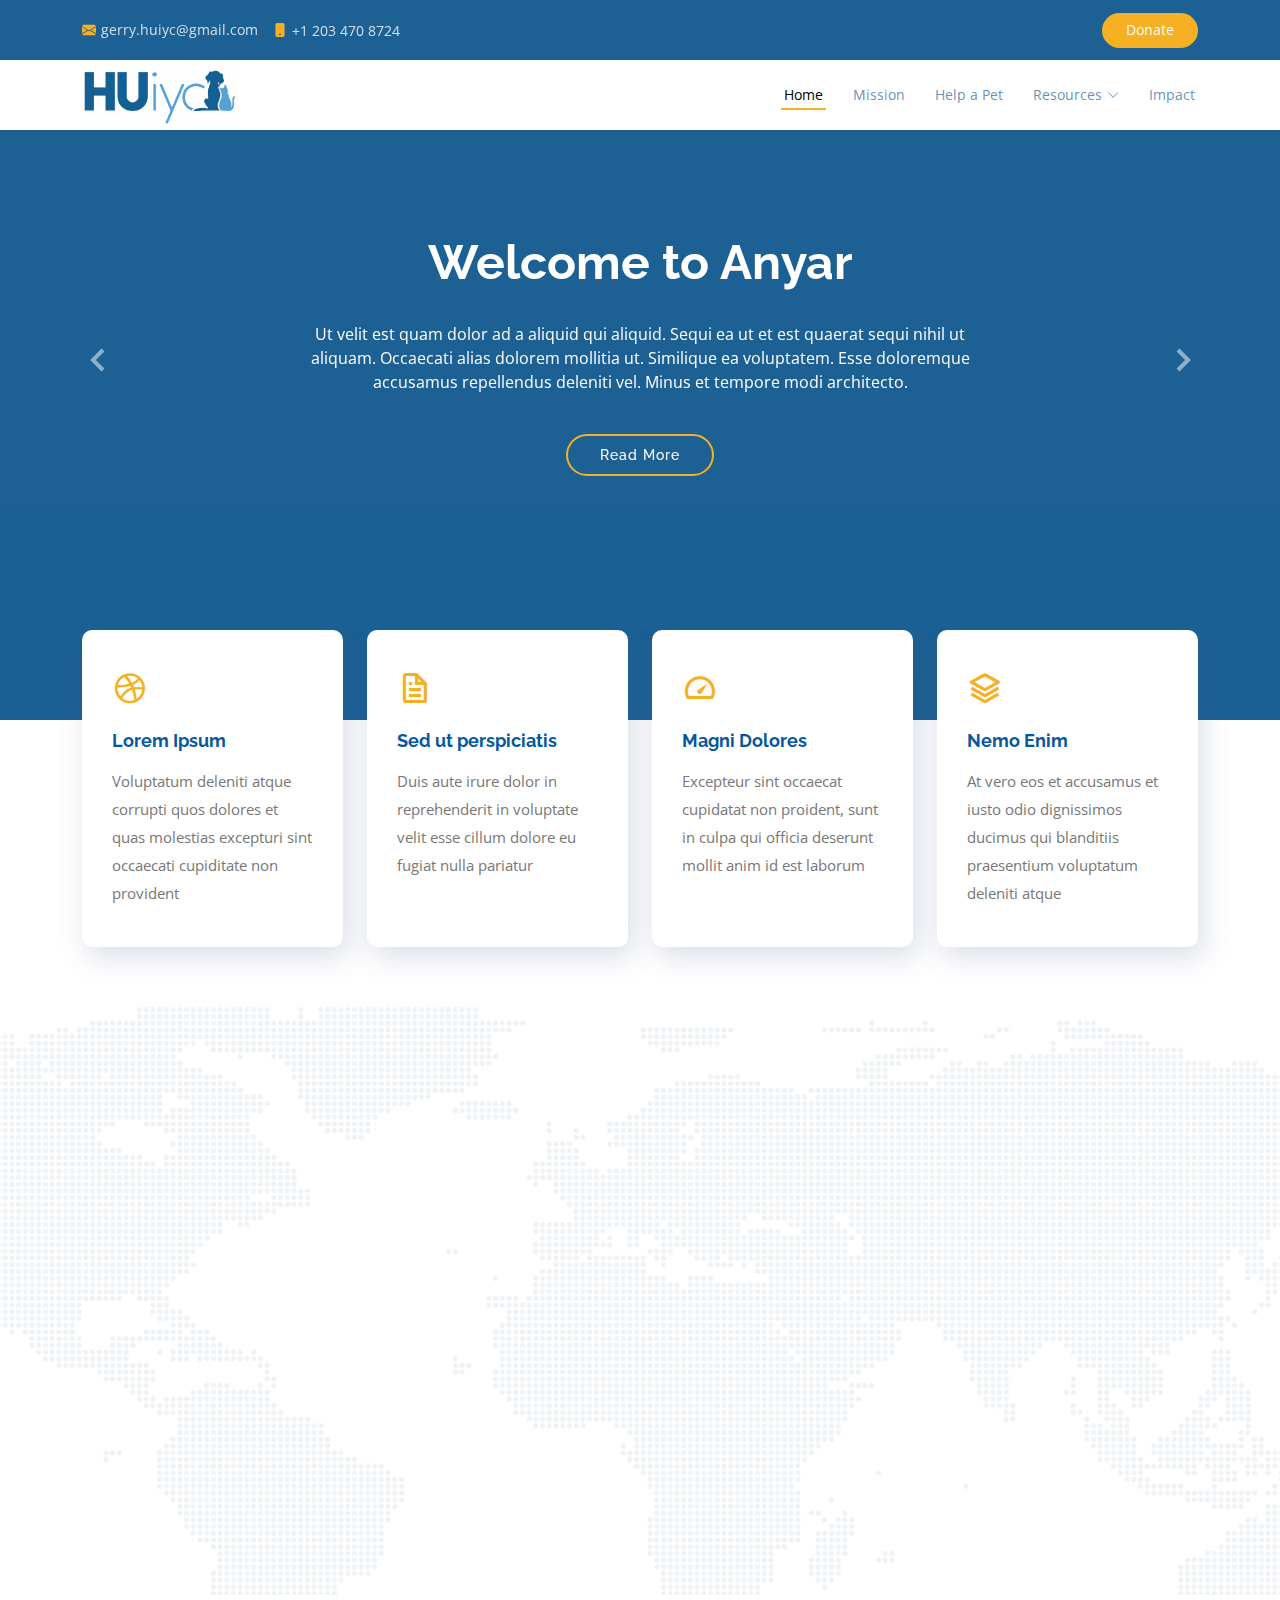
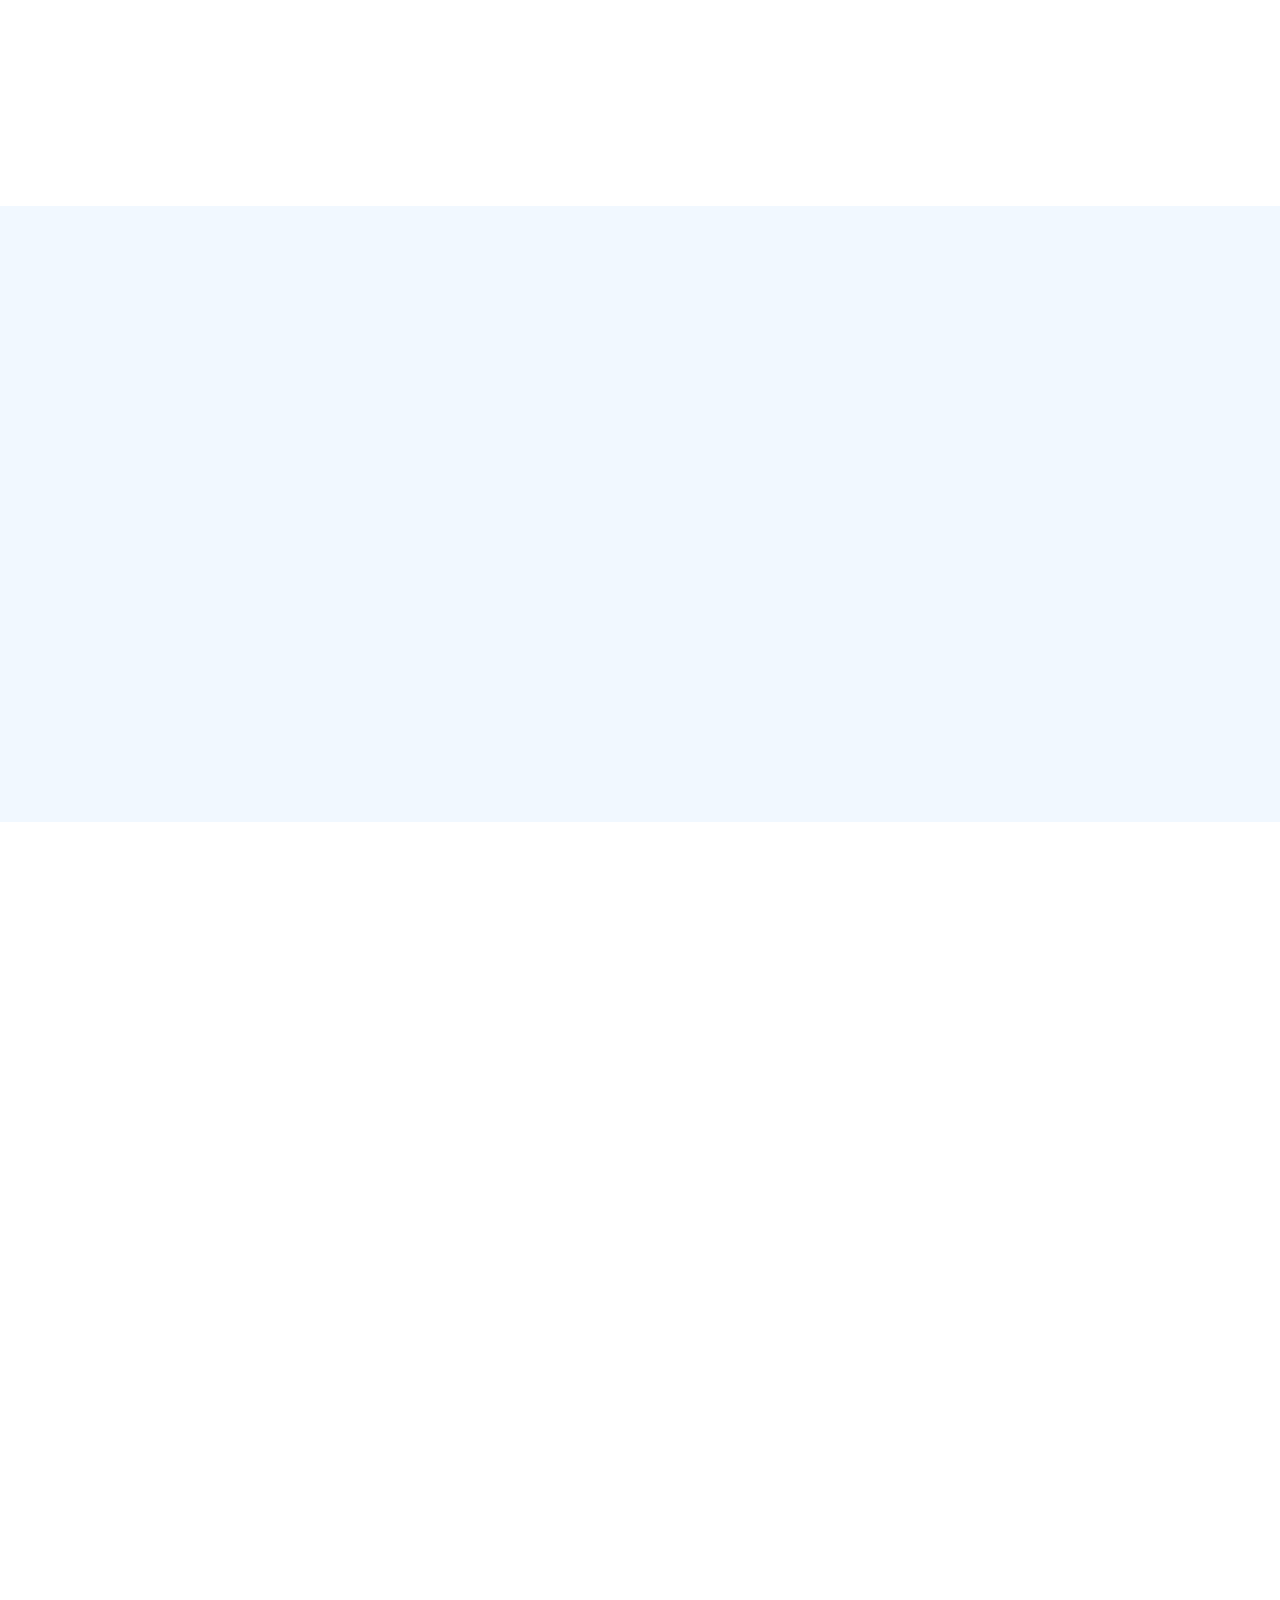
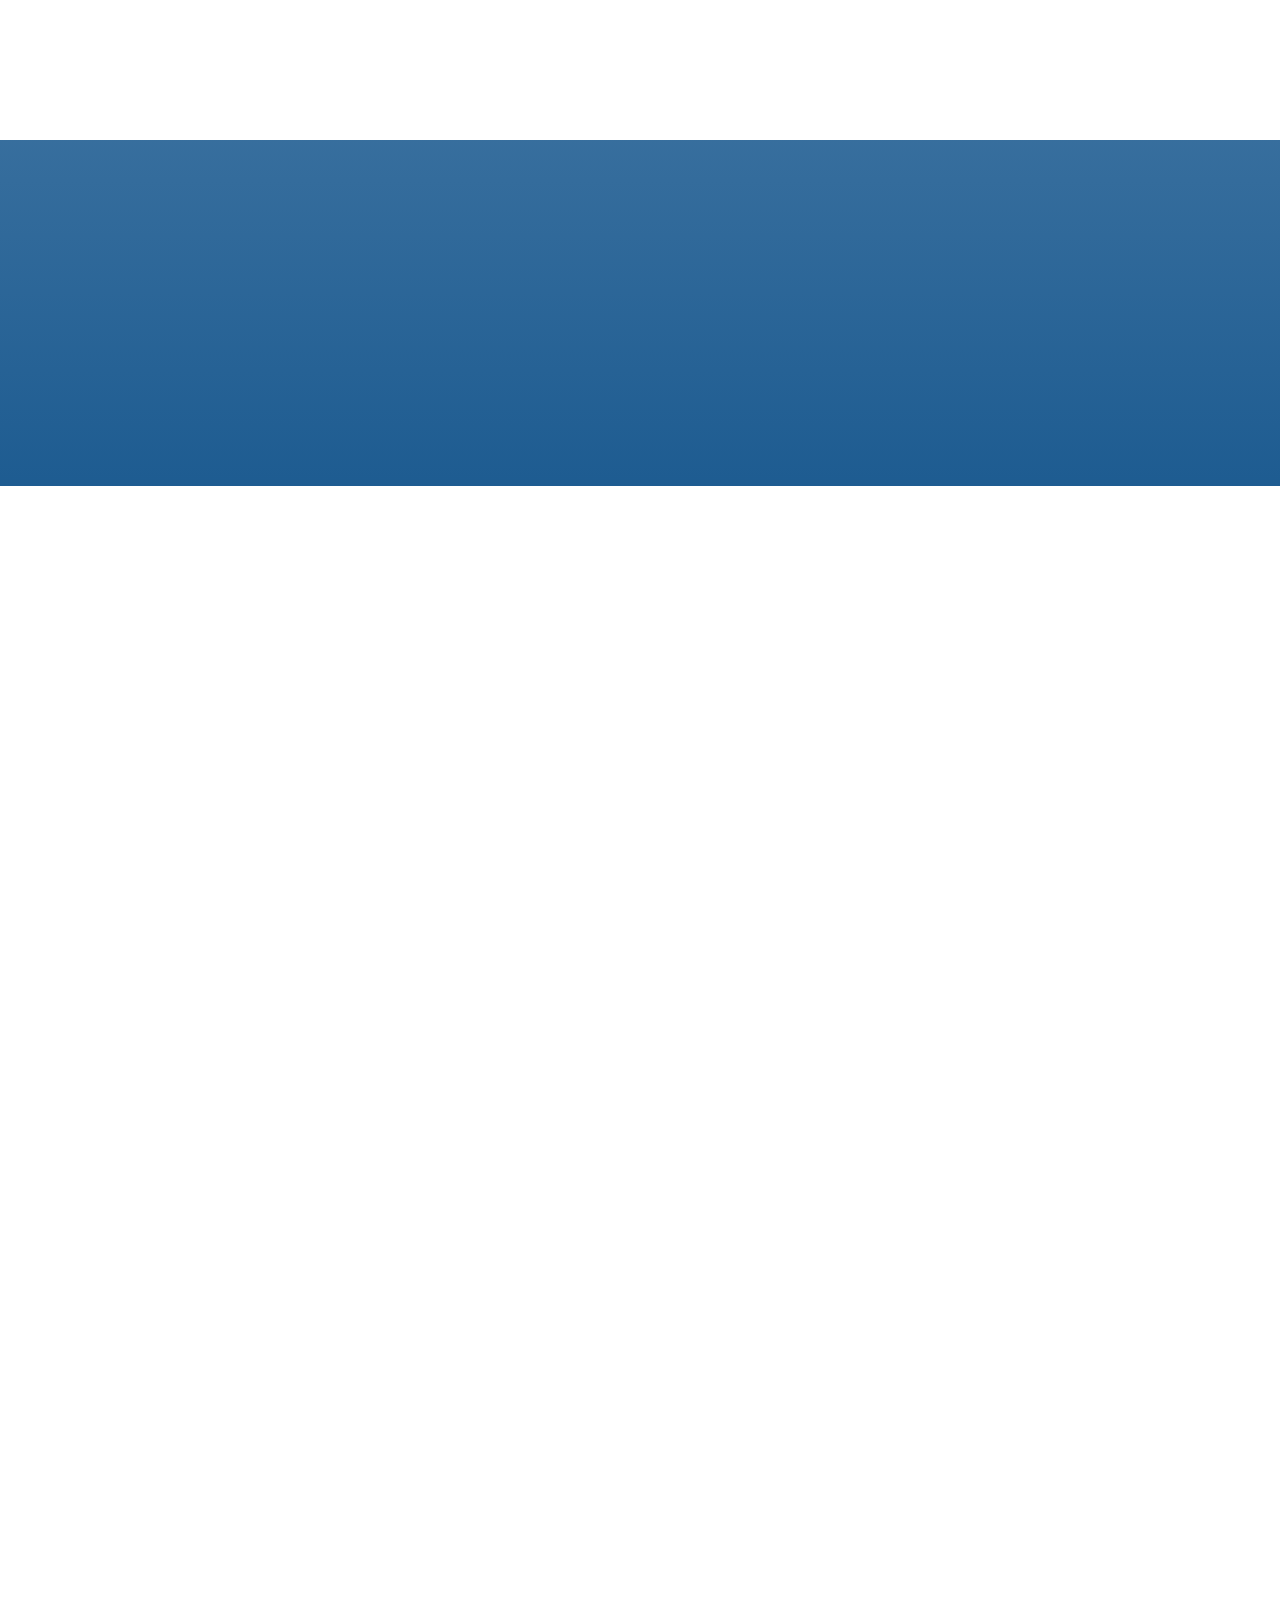
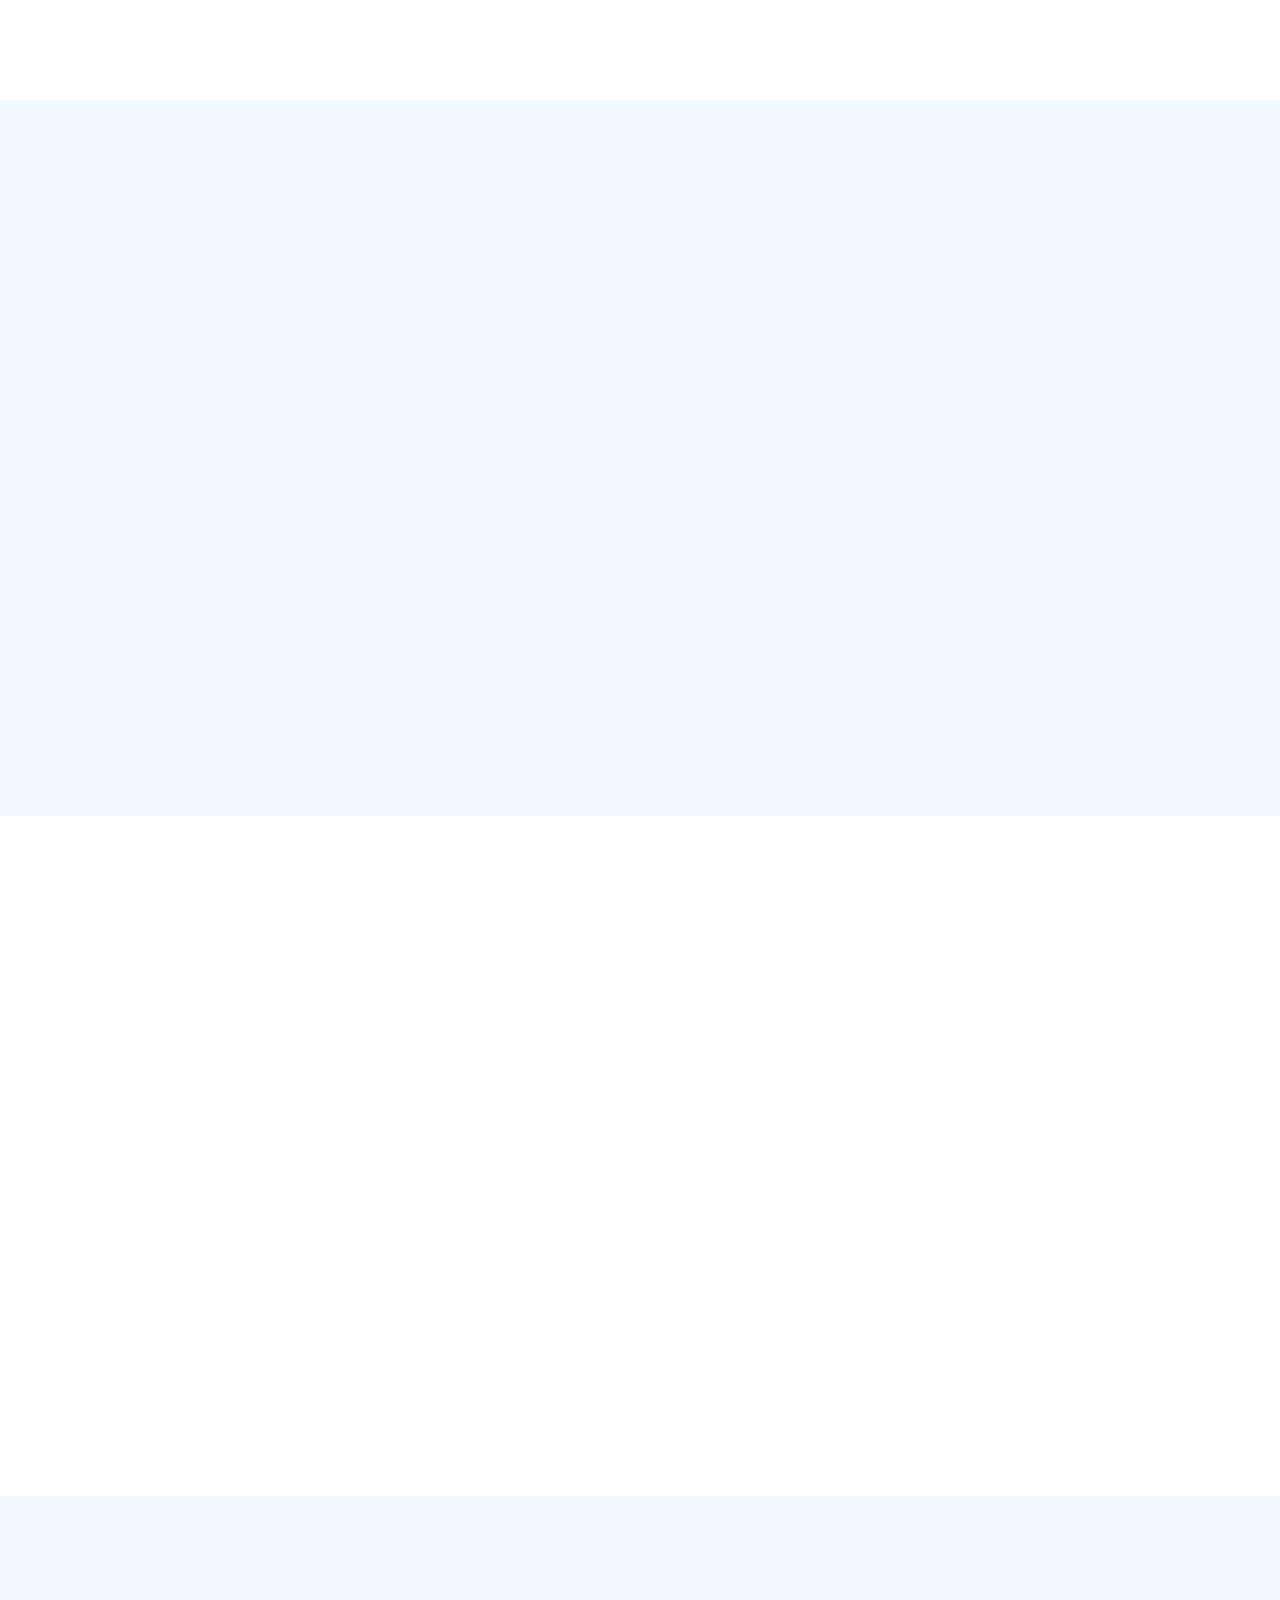
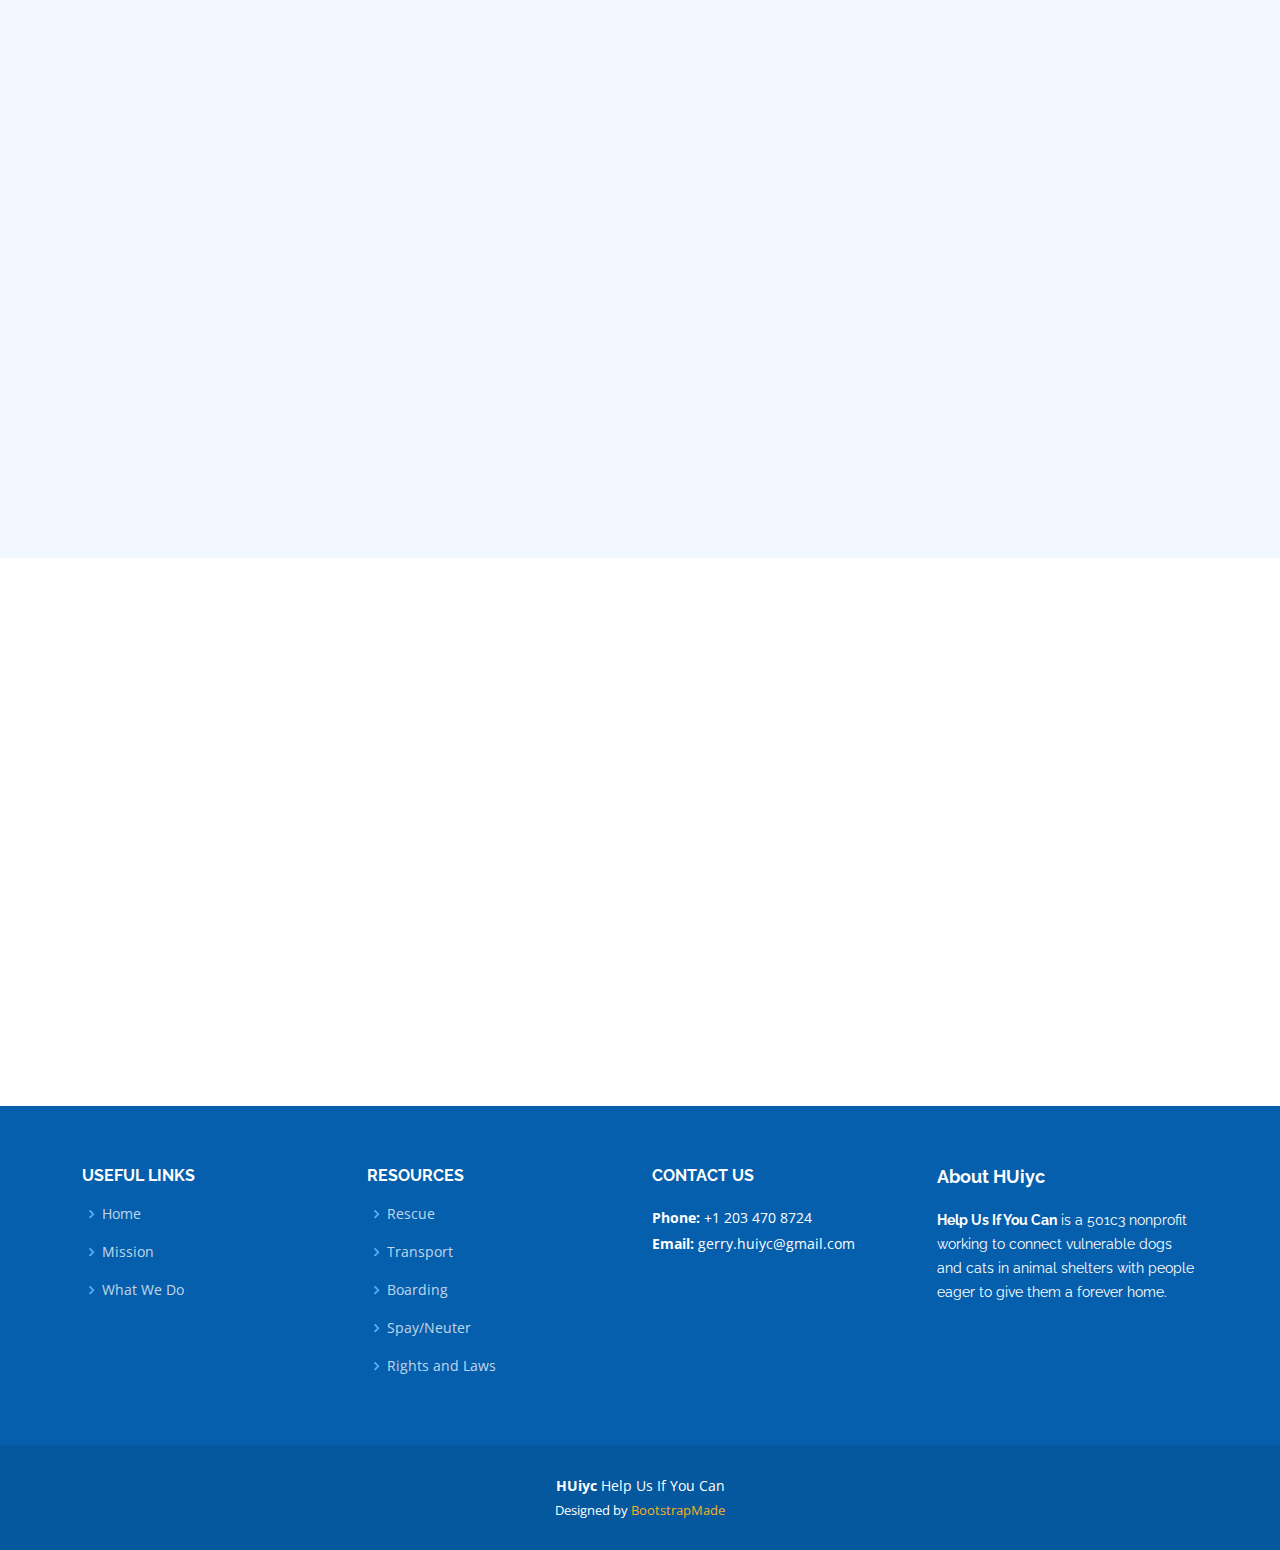
==== index.html @ 38b3e45a "updated footer and contactus section" ====
<!DOCTYPE html>
<html lang="en">

<head>
  <meta charset="utf-8">
  <meta content="width=device-width, initial-scale=1.0" name="viewport">

  <title>HUiyc Pet Rescue</title>
  <meta content="" name="description">
  <meta content="" name="keywords">

  <!-- Favicons -->
  <link href="assets/img/favicon.png" rel="icon">
  <link href="assets/img/apple-touch-icon.png" rel="apple-touch-icon">

  <!-- Google Fonts -->
  <link href="https://fonts.googleapis.com/css?family=Open+Sans:300,300i,400,400i,600,600i,700,700i|Raleway:300,300i,400,400i,500,500i,600,600i,700,700i|Poppins:300,300i,400,400i,500,500i,600,600i,700,700i" rel="stylesheet">

  <!-- Vendor CSS Files -->
  <link href="assets/vendor/animate.css/animate.min.css" rel="stylesheet">
  <link href="assets/vendor/aos/aos.css" rel="stylesheet">
  <link href="assets/vendor/bootstrap/css/bootstrap.min.css" rel="stylesheet">
  <link href="assets/vendor/bootstrap-icons/bootstrap-icons.css" rel="stylesheet">
  <link href="assets/vendor/boxicons/css/boxicons.min.css" rel="stylesheet">
  <link href="assets/vendor/glightbox/css/glightbox.min.css" rel="stylesheet">
  <link href="assets/vendor/remixicon/remixicon.css" rel="stylesheet">
  <link href="assets/vendor/swiper/swiper-bundle.min.css" rel="stylesheet">

  <!-- Template Main CSS File -->
  <link href="assets/css/style.css" rel="stylesheet">

  <!-- =======================================================
  * Template Name: Anyar
  * Updated: Sep 18 2023 with Bootstrap v5.3.2
  * Template URL: https://bootstrapmade.com/anyar-free-multipurpose-one-page-bootstrap-theme/
  * Author: BootstrapMade.com
  * License: https://bootstrapmade.com/license/
  ======================================================== -->
</head>

<body>

  <!-- ======= Top Bar ======= -->
  <div id="topbar" class="fixed-top d-flex align-items-center ">
    <div class="container d-flex align-items-center justify-content-center justify-content-md-between">
      <div class="contact-info d-flex align-items-center">
        <i class="bi bi-envelope-fill"></i><a href="mailto:gerry.huiyc@gmail.com">gerry.huiyc@gmail.com</a>
        <i class="bi bi-phone-fill phone-icon"></i> +1 203 470 8724
      </div>
      <div class="cta d-none d-md-block">
        <a href="#about" class="scrollto">Donate</a>
      </div>
    </div>
  </div>

  <!-- ======= Header ======= -->
  <header id="header" class="fixed-top d-flex align-items-center ">
    <div class="container d-flex align-items-center justify-content-between">

      <!-- <h1 class="logo"><a href="index.html">HUiyc</a></h1> -->
      <!-- Uncomment below if you prefer to use an image logo -->
      <a href="index.html" class="logo"><img src="assets/img/huiyclogo.png" alt="HUIYC" class="img-fluid"></a>

      <nav id="navbar" class="navbar">
        <ul>
          <li><a class="nav-link scrollto active" href="#hero">Home</a></li>
          <li><a class="nav-link scrollto" href="#about">Mission</a></li>
          <li><a class="nav-link scrollto" href="#services">Help a Pet</a></li>
          <li class="dropdown"><a href="#"><span>Resources</span> <i class="bi bi-chevron-down"></i></a>
            <ul>
              <li><a href="#">Rescues</a></li>
              <li><a href="#">Transport Services</a></li>
              <li><a href="#">Boarding Services</a></li>
              <li><a href="#">Low Cost Spay/Neuter</a></li>
              <li><a href="#">Rights and Laws</a></li>
            </ul>
          </li>
          <li><a class="nav-link scrollto" href="#contact">Impact</a></li>
        </ul>
        <i class="bi bi-list mobile-nav-toggle"></i>
      </nav><!-- .navbar -->

    </div>
  </header><!-- End Header -->

<!-- ======= Hero Section ======= -->
<section id="hero" class="d-flex justify-cntent-center align-items-center">
  <div id="heroCarousel" data-bs-interval="5000" class="container carousel carousel-fade" data-bs-ride="carousel">

    <!-- Slide 1 -->
    <div class="carousel-item active">
      <div class="carousel-container">
        <h2 class="animate__animated animate__fadeInDown">Welcome to <span>Anyar</span></h2>
        <p class="animate__animated animate__fadeInUp">Ut velit est quam dolor ad a aliquid qui aliquid. Sequi ea ut et est quaerat sequi nihil ut aliquam. Occaecati alias dolorem mollitia ut. Similique ea voluptatem. Esse doloremque accusamus repellendus deleniti vel. Minus et tempore modi architecto.</p>
        <a href="#about" class="btn-get-started animate__animated animate__fadeInUp scrollto">Read More</a>
      </div>
    </div>

    <!-- Slide 2 -->
    <div class="carousel-item">
      <div class="carousel-container">
        <h2 class="animate__animated animate__fadeInDown">Lorem Ipsum Dolor</h2>
        <p class="animate__animated animate__fadeInUp">Ut velit est quam dolor ad a aliquid qui aliquid. Sequi ea ut et est quaerat sequi nihil ut aliquam. Occaecati alias dolorem mollitia ut. Similique ea voluptatem. Esse doloremque accusamus repellendus deleniti vel. Minus et tempore modi architecto.</p>
        <a href="#about" class="btn-get-started animate__animated animate__fadeInUp scrollto">Read More</a>
      </div>
    </div>

    <!-- Slide 3 -->
    <div class="carousel-item">
      <div class="carousel-container">
        <h2 class="animate__animated animate__fadeInDown">Sequi ea ut et est quaerat</h2>
        <p class="animate__animated animate__fadeInUp">Ut velit est quam dolor ad a aliquid qui aliquid. Sequi ea ut et est quaerat sequi nihil ut aliquam. Occaecati alias dolorem mollitia ut. Similique ea voluptatem. Esse doloremque accusamus repellendus deleniti vel. Minus et tempore modi architecto.</p>
        <a href="#about" class="btn-get-started animate__animated animate__fadeInUp scrollto">Read More</a>
      </div>
    </div>

    <a class="carousel-control-prev" href="#heroCarousel" role="button" data-bs-slide="prev">
      <span class="carousel-control-prev-icon bx bx-chevron-left" aria-hidden="true"></span>
    </a>

    <a class="carousel-control-next" href="#heroCarousel" role="button" data-bs-slide="next">
      <span class="carousel-control-next-icon bx bx-chevron-right" aria-hidden="true"></span>
    </a>

  </div>
</section><!-- End Hero -->



  <main id="main">

    <!-- ======= Icon Boxes Section ======= -->
    <section id="icon-boxes" class="icon-boxes">
      <div class="container">

        <div class="row">
          <div class="col-md-6 col-lg-3 d-flex align-items-stretch mb-5 mb-lg-0" data-aos="fade-up">
            <div class="icon-box">
              <div class="icon"><i class="bx bxl-dribbble"></i></div>
              <h4 class="title"><a href="">Lorem Ipsum</a></h4>
              <p class="description">Voluptatum deleniti atque corrupti quos dolores et quas molestias excepturi sint occaecati cupiditate non provident</p>
            </div>
          </div>

          <div class="col-md-6 col-lg-3 d-flex align-items-stretch mb-5 mb-lg-0" data-aos="fade-up" data-aos-delay="100">
            <div class="icon-box">
              <div class="icon"><i class="bx bx-file"></i></div>
              <h4 class="title"><a href="">Sed ut perspiciatis</a></h4>
              <p class="description">Duis aute irure dolor in reprehenderit in voluptate velit esse cillum dolore eu fugiat nulla pariatur</p>
            </div>
          </div>

          <div class="col-md-6 col-lg-3 d-flex align-items-stretch mb-5 mb-lg-0" data-aos="fade-up" data-aos-delay="200">
            <div class="icon-box">
              <div class="icon"><i class="bx bx-tachometer"></i></div>
              <h4 class="title"><a href="">Magni Dolores</a></h4>
              <p class="description">Excepteur sint occaecat cupidatat non proident, sunt in culpa qui officia deserunt mollit anim id est laborum</p>
            </div>
          </div>

          <div class="col-md-6 col-lg-3 d-flex align-items-stretch mb-5 mb-lg-0" data-aos="fade-up" data-aos-delay="300">
            <div class="icon-box">
              <div class="icon"><i class="bx bx-layer"></i></div>
              <h4 class="title"><a href="">Nemo Enim</a></h4>
              <p class="description">At vero eos et accusamus et iusto odio dignissimos ducimus qui blanditiis praesentium voluptatum deleniti atque</p>
            </div>
          </div>

        </div>

      </div>
    </section><!-- End Icon Boxes Section -->

    <!-- ======= About Us Section ======= -->
    <section id="about" class="about">
      <div class="container" data-aos="fade-up">

        <div class="section-title">
          <h2>About Us</h2>
          <p>Magnam dolores commodi suscipit. Necessitatibus eius consequatur ex aliquid fuga eum quidem. Sit sint consectetur velit. Quisquam quos quisquam cupiditate. Et nemo qui impedit suscipit alias ea. Quia fugiat sit in iste officiis commodi quidem hic quas.</p>
        </div>

        <div class="row content">
          <div class="col-lg-6">
            <p>
              Lorem ipsum dolor sit amet, consectetur adipiscing elit, sed do eiusmod tempor incididunt ut labore et dolore
              magna aliqua.
            </p>
            <ul>
              <li><i class="ri-check-double-line"></i> Ullamco laboris nisi ut aliquip ex ea commodo consequat</li>
              <li><i class="ri-check-double-line"></i> Duis aute irure dolor in reprehenderit in voluptate velit</li>
              <li><i class="ri-check-double-line"></i> Ullamco laboris nisi ut aliquip ex ea commodo consequat</li>
            </ul>
          </div>
          <div class="col-lg-6 pt-4 pt-lg-0">
            <p>
              Ullamco laboris nisi ut aliquip ex ea commodo consequat. Duis aute irure dolor in reprehenderit in voluptate
              velit esse cillum dolore eu fugiat nulla pariatur. Excepteur sint occaecat cupidatat non proident, sunt in
              culpa qui officia deserunt mollit anim id est laborum.
            </p>
            <a href="#" class="btn-learn-more">Learn More</a>
          </div>
        </div>

      </div>
    </section><!-- End About Us Section -->

    <!-- ======= Clients Section ======= -->
    <section id="clients" class="clients">
      <div class="container" data-aos="zoom-in">

        <div class="clients-slider swiper">
          <div class="swiper-wrapper align-items-center">
            <div class="swiper-slide"><img src="assets/img/clients/client-1.png" class="img-fluid" alt=""></div>
            <div class="swiper-slide"><img src="assets/img/clients/client-2.png" class="img-fluid" alt=""></div>
            <div class="swiper-slide"><img src="assets/img/clients/client-3.png" class="img-fluid" alt=""></div>
            <div class="swiper-slide"><img src="assets/img/clients/client-4.png" class="img-fluid" alt=""></div>
            <div class="swiper-slide"><img src="assets/img/clients/client-5.png" class="img-fluid" alt=""></div>
            <div class="swiper-slide"><img src="assets/img/clients/client-6.png" class="img-fluid" alt=""></div>
            <div class="swiper-slide"><img src="assets/img/clients/client-7.png" class="img-fluid" alt=""></div>
            <div class="swiper-slide"><img src="assets/img/clients/client-8.png" class="img-fluid" alt=""></div>
          </div>
          <div class="swiper-pagination"></div>
        </div>

      </div>
    </section><!-- End Clients Section -->

    <!-- ======= Why Us Section ======= -->
    <section id="why-us" class="why-us">
      <div class="container-fluid">

        <div class="row">

          <div class="col-lg-5 align-items-stretch position-relative video-box" style='background-image: url("assets/img/why-us.jpg");' data-aos="fade-right">
            <a href="https://www.youtube.com/watch?v=LXb3EKWsInQ" class="glightbox play-btn mb-4"></a>
          </div>

          <div class="col-lg-7 d-flex flex-column justify-content-center align-items-stretch" data-aos="fade-left">

            <div class="content">
              <h3>Eum ipsam laborum deleniti <strong>velit pariatur architecto aut nihil</strong></h3>
              <p>
                Lorem ipsum dolor sit amet, consectetur adipiscing elit, sed do eiusmod tempor incididunt ut labore et dolore magna aliqua. Duis aute irure dolor in reprehenderit
              </p>
            </div>

            <div class="accordion-list">
              <ul>
                <li data-aos="fade-up" data-aos-delay="100">
                  <a data-bs-toggle="collapse" class="collapse" data-bs-target="#accordion-list-1"><span>01</span> Non consectetur a erat nam at lectus urna duis? <i class="bx bx-chevron-down icon-show"></i><i class="bx bx-chevron-up icon-close"></i></a>
                  <div id="accordion-list-1" class="collapse show" data-bs-parent=".accordion-list">
                    <p>
                      Feugiat pretium nibh ipsum consequat. Tempus iaculis urna id volutpat lacus laoreet non curabitur gravida. Venenatis lectus magna fringilla urna porttitor rhoncus dolor purus non.
                    </p>
                  </div>
                </li>

                <li data-aos="fade-up" data-aos-delay="200">
                  <a data-bs-toggle="collapse" data-bs-target="#accordion-list-2" class="collapsed"><span>02</span> Feugiat scelerisque varius morbi enim nunc? <i class="bx bx-chevron-down icon-show"></i><i class="bx bx-chevron-up icon-close"></i></a>
                  <div id="accordion-list-2" class="collapse" data-bs-parent=".accordion-list">
                    <p>
                      Dolor sit amet consectetur adipiscing elit pellentesque habitant morbi. Id interdum velit laoreet id donec ultrices. Fringilla phasellus faucibus scelerisque eleifend donec pretium. Est pellentesque elit ullamcorper dignissim. Mauris ultrices eros in cursus turpis massa tincidunt dui.
                    </p>
                  </div>
                </li>

                <li data-aos="fade-up" data-aos-delay="300">
                  <a data-bs-toggle="collapse" data-bs-target="#accordion-list-3" class="collapsed"><span>03</span> Dolor sit amet consectetur adipiscing elit? <i class="bx bx-chevron-down icon-show"></i><i class="bx bx-chevron-up icon-close"></i></a>
                  <div id="accordion-list-3" class="collapse" data-bs-parent=".accordion-list">
                    <p>
                      Eleifend mi in nulla posuere sollicitudin aliquam ultrices sagittis orci. Faucibus pulvinar elementum integer enim. Sem nulla pharetra diam sit amet nisl suscipit. Rutrum tellus pellentesque eu tincidunt. Lectus urna duis convallis convallis tellus. Urna molestie at elementum eu facilisis sed odio morbi quis
                    </p>
                  </div>
                </li>

              </ul>
            </div>

          </div>

        </div>

      </div>
    </section><!-- End Why Us Section -->

    <!-- ======= Services Section ======= -->
    <section id="services" class="services">
      <div class="container" data-aos="fade-up">

        <div class="section-title">
          <h2>Services</h2>
          <p>Magnam dolores commodi suscipit. Necessitatibus eius consequatur ex aliquid fuga eum quidem. Sit sint consectetur velit. Quisquam quos quisquam cupiditate. Et nemo qui impedit suscipit alias ea. Quia fugiat sit in iste officiis commodi quidem hic quas.</p>
        </div>

        <div class="row">
          <div class="col-md-6 d-flex align-items-stretch" data-aos="fade-up" data-aos-delay="100">
            <div class="icon-box">
              <i class="bi bi-card-checklist"></i>
              <h4><a href="#">Lorem Ipsum</a></h4>
              <p>Voluptatum deleniti atque corrupti quos dolores et quas molestias excepturi sint occaecati cupiditate non provident</p>
            </div>
          </div>
          <div class="col-md-6 d-flex align-items-stretch mt-4 mt-md-0" data-aos="fade-up" data-aos-delay="200">
            <div class="icon-box">
              <i class="bi bi-bar-chart"></i>
              <h4><a href="#">Dolor Sitema</a></h4>
              <p>Minim veniam, quis nostrud exercitation ullamco laboris nisi ut aliquip ex ea commodo consequat tarad limino ata</p>
            </div>
          </div>
          <div class="col-md-6 d-flex align-items-stretch mt-4 mt-md-0" data-aos="fade-up" data-aos-delay="300">
            <div class="icon-box">
              <i class="bi bi-binoculars"></i>
              <h4><a href="#">Sed ut perspiciatis</a></h4>
              <p>Duis aute irure dolor in reprehenderit in voluptate velit esse cillum dolore eu fugiat nulla pariatur</p>
            </div>
          </div>
          <div class="col-md-6 d-flex align-items-stretch mt-4 mt-md-0" data-aos="fade-up" data-aos-delay="400">
            <div class="icon-box">
              <i class="bi bi-brightness-high"></i>
              <h4><a href="#">Nemo Enim</a></h4>
              <p>Excepteur sint occaecat cupidatat non proident, sunt in culpa qui officia deserunt mollit anim id est laborum</p>
            </div>
          </div>
          <div class="col-md-6 d-flex align-items-stretch mt-4 mt-md-0" data-aos="fade-up" data-aos-delay="500">
            <div class="icon-box">
              <i class="bi bi-calendar4-week"></i>
              <h4><a href="#">Magni Dolore</a></h4>
              <p>At vero eos et accusamus et iusto odio dignissimos ducimus qui blanditiis praesentium voluptatum deleniti atque</p>
            </div>
          </div>
          <div class="col-md-6 d-flex align-items-stretch mt-4 mt-md-0" data-aos="fade-up" data-aos-delay="600">
            <div class="icon-box">
              <i class="bi bi-briefcase"></i>
              <h4><a href="#">Eiusmod Tempor</a></h4>
              <p>Et harum quidem rerum facilis est et expedita distinctio. Nam libero tempore, cum soluta nobis est eligendi</p>
            </div>
          </div>
        </div>

      </div>
    </section><!-- End Services Section -->

    <!-- ======= Cta Section ======= -->
    <section id="cta" class="cta">
      <div class="container">

        <div class="row" data-aos="zoom-in">
          <div class="col-lg-9 text-center text-lg-start">
            <h3>Call To Action</h3>
            <p> Duis aute irure dolor in reprehenderit in voluptate velit esse cillum dolore eu fugiat nulla pariatur. Excepteur sint occaecat cupidatat non proident, sunt in culpa qui officia deserunt mollit anim id est laborum.</p>
          </div>
          <div class="col-lg-3 cta-btn-container text-center">
            <a class="cta-btn align-middle" href="#">Call To Action</a>
          </div>
        </div>

      </div>
    </section><!-- End Cta Section -->

    <!-- ======= Portfoio Section ======= -->
    <section id="portfolio" class="portfoio">
      <div class="container" data-aos="fade-up">

        <div class="section-title">
          <h2>Portfoio</h2>
          <p>Magnam dolores commodi suscipit. Necessitatibus eius consequatur ex aliquid fuga eum quidem. Sit sint consectetur velit. Quisquam quos quisquam cupiditate. Et nemo qui impedit suscipit alias ea. Quia fugiat sit in iste officiis commodi quidem hic quas.</p>
        </div>

        <div class="row">
          <div class="col-lg-12 d-flex justify-content-center">
            <ul id="portfolio-flters">
              <li data-filter="*" class="filter-active">All</li>
              <li data-filter=".filter-app">App</li>
              <li data-filter=".filter-card">Card</li>
              <li data-filter=".filter-web">Web</li>
            </ul>
          </div>
        </div>

        <div class="row portfolio-container">

          <div class="col-lg-4 col-md-6 portfolio-item filter-app">
            <img src="assets/img/portfolio/portfolio-1.jpg" class="img-fluid" alt="">
            <div class="portfolio-info">
              <h4>App 1</h4>
              <p>App</p>
              <a href="assets/img/portfolio/portfolio-1.jpg" data-gallery="portfolioGallery" class="portfolio-lightbox preview-link" title="App 1"><i class="bx bx-plus"></i></a>
              <a href="portfolio-details.html" class="details-link" title="More Details"><i class="bx bx-link"></i></a>
            </div>
          </div>

          <div class="col-lg-4 col-md-6 portfolio-item filter-web">
            <img src="assets/img/portfolio/portfolio-2.jpg" class="img-fluid" alt="">
            <div class="portfolio-info">
              <h4>Web 3</h4>
              <p>Web</p>
              <a href="assets/img/portfolio/portfolio-2.jpg" data-gallery="portfolioGallery" class="portfolio-lightbox preview-link" title="Web 3"><i class="bx bx-plus"></i></a>
              <a href="portfolio-details.html" class="details-link" title="More Details"><i class="bx bx-link"></i></a>
            </div>
          </div>

          <div class="col-lg-4 col-md-6 portfolio-item filter-app">
            <img src="assets/img/portfolio/portfolio-3.jpg" class="img-fluid" alt="">
            <div class="portfolio-info">
              <h4>App 2</h4>
              <p>App</p>
              <a href="assets/img/portfolio/portfolio-3.jpg" data-gallery="portfolioGallery" class="portfolio-lightbox preview-link" title="App 2"><i class="bx bx-plus"></i></a>
              <a href="portfolio-details.html" class="details-link" title="More Details"><i class="bx bx-link"></i></a>
            </div>
          </div>

          <div class="col-lg-4 col-md-6 portfolio-item filter-card">
            <img src="assets/img/portfolio/portfolio-4.jpg" class="img-fluid" alt="">
            <div class="portfolio-info">
              <h4>Card 2</h4>
              <p>Card</p>
              <a href="assets/img/portfolio/portfolio-4.jpg" data-gallery="portfolioGallery" class="portfolio-lightbox preview-link" title="Card 2"><i class="bx bx-plus"></i></a>
              <a href="portfolio-details.html" class="details-link" title="More Details"><i class="bx bx-link"></i></a>
            </div>
          </div>

          <div class="col-lg-4 col-md-6 portfolio-item filter-web">
            <img src="assets/img/portfolio/portfolio-5.jpg" class="img-fluid" alt="">
            <div class="portfolio-info">
              <h4>Web 2</h4>
              <p>Web</p>
              <a href="assets/img/portfolio/portfolio-5.jpg" data-gallery="portfolioGallery" class="portfolio-lightbox preview-link" title="Web 2"><i class="bx bx-plus"></i></a>
              <a href="portfolio-details.html" class="details-link" title="More Details"><i class="bx bx-link"></i></a>
            </div>
          </div>

          <div class="col-lg-4 col-md-6 portfolio-item filter-app">
            <img src="assets/img/portfolio/portfolio-6.jpg" class="img-fluid" alt="">
            <div class="portfolio-info">
              <h4>App 3</h4>
              <p>App</p>
              <a href="assets/img/portfolio/portfolio-6.jpg" data-gallery="portfolioGallery" class="portfolio-lightbox preview-link" title="App 3"><i class="bx bx-plus"></i></a>
              <a href="portfolio-details.html" class="details-link" title="More Details"><i class="bx bx-link"></i></a>
            </div>
          </div>

          <div class="col-lg-4 col-md-6 portfolio-item filter-card">
            <img src="assets/img/portfolio/portfolio-7.jpg" class="img-fluid" alt="">
            <div class="portfolio-info">
              <h4>Card 1</h4>
              <p>Card</p>
              <a href="assets/img/portfolio/portfolio-7.jpg" data-gallery="portfolioGallery" class="portfolio-lightbox preview-link" title="Card 1"><i class="bx bx-plus"></i></a>
              <a href="portfolio-details.html" class="details-link" title="More Details"><i class="bx bx-link"></i></a>
            </div>
          </div>

          <div class="col-lg-4 col-md-6 portfolio-item filter-card">
            <img src="assets/img/portfolio/portfolio-8.jpg" class="img-fluid" alt="">
            <div class="portfolio-info">
              <h4>Card 3</h4>
              <p>Card</p>
              <a href="assets/img/portfolio/portfolio-8.jpg" data-gallery="portfolioGallery" class="portfolio-lightbox preview-link" title="Card 3"><i class="bx bx-plus"></i></a>
              <a href="portfolio-details.html" class="details-link" title="More Details"><i class="bx bx-link"></i></a>
            </div>
          </div>

          <div class="col-lg-4 col-md-6 portfolio-item filter-web">
            <img src="assets/img/portfolio/portfolio-9.jpg" class="img-fluid" alt="">
            <div class="portfolio-info">
              <h4>Web 3</h4>
              <p>Web</p>
              <a href="assets/img/portfolio/portfolio-9.jpg" data-gallery="portfolioGallery" class="portfolio-lightbox preview-link" title="Web 3"><i class="bx bx-plus"></i></a>
              <a href="portfolio-details.html" class="details-link" title="More Details"><i class="bx bx-link"></i></a>
            </div>
          </div>

        </div>

      </div>
    </section><!-- End Portfoio Section -->

    <!-- ======= Team Section ======= -->
    <section id="team" class="team section-bg">
      <div class="container" data-aos="fade-up">

        <div class="section-title">
          <h2>Team</h2>
          <p>Magnam dolores commodi suscipit. Necessitatibus eius consequatur ex aliquid fuga eum quidem. Sit sint consectetur velit. Quisquam quos quisquam cupiditate. Et nemo qui impedit suscipit alias ea. Quia fugiat sit in iste officiis commodi quidem hic quas.</p>
        </div>

        <div class="row">

          <div class="col-lg-6" data-aos="fade-up" data-aos-delay="100">
            <div class="member d-flex align-items-start">
              <div class="pic"><img src="assets/img/team/team-1.jpg" class="img-fluid" alt=""></div>
              <div class="member-info">
                <h4>Walter White</h4>
                <span>Chief Executive Officer</span>
                <p>Explicabo voluptatem mollitia et repellat qui dolorum quasi</p>
                <div class="social">
                  <a href=""><i class="ri-twitter-fill"></i></a>
                  <a href=""><i class="ri-facebook-fill"></i></a>
                  <a href=""><i class="ri-instagram-fill"></i></a>
                  <a href=""> <i class="ri-linkedin-box-fill"></i> </a>
                </div>
              </div>
            </div>
          </div>

          <div class="col-lg-6 mt-4 mt-lg-0" data-aos="fade-up" data-aos-delay="200">
            <div class="member d-flex align-items-start">
              <div class="pic"><img src="assets/img/team/team-2.jpg" class="img-fluid" alt=""></div>
              <div class="member-info">
                <h4>Sarah Jhonson</h4>
                <span>Product Manager</span>
                <p>Aut maiores voluptates amet et quis praesentium qui senda para</p>
                <div class="social">
                  <a href=""><i class="ri-twitter-fill"></i></a>
                  <a href=""><i class="ri-facebook-fill"></i></a>
                  <a href=""><i class="ri-instagram-fill"></i></a>
                  <a href=""> <i class="ri-linkedin-box-fill"></i> </a>
                </div>
              </div>
            </div>
          </div>

          <div class="col-lg-6 mt-4" data-aos="fade-up" data-aos-delay="300">
            <div class="member d-flex align-items-start">
              <div class="pic"><img src="assets/img/team/team-3.jpg" class="img-fluid" alt=""></div>
              <div class="member-info">
                <h4>William Anderson</h4>
                <span>CTO</span>
                <p>Quisquam facilis cum velit laborum corrupti fuga rerum quia</p>
                <div class="social">
                  <a href=""><i class="ri-twitter-fill"></i></a>
                  <a href=""><i class="ri-facebook-fill"></i></a>
                  <a href=""><i class="ri-instagram-fill"></i></a>
                  <a href=""> <i class="ri-linkedin-box-fill"></i> </a>
                </div>
              </div>
            </div>
          </div>

          <div class="col-lg-6 mt-4" data-aos="fade-up" data-aos-delay="400">
            <div class="member d-flex align-items-start">
              <div class="pic"><img src="assets/img/team/team-4.jpg" class="img-fluid" alt=""></div>
              <div class="member-info">
                <h4>Amanda Jepson</h4>
                <span>Accountant</span>
                <p>Dolorum tempora officiis odit laborum officiis et et accusamus</p>
                <div class="social">
                  <a href=""><i class="ri-twitter-fill"></i></a>
                  <a href=""><i class="ri-facebook-fill"></i></a>
                  <a href=""><i class="ri-instagram-fill"></i></a>
                  <a href=""> <i class="ri-linkedin-box-fill"></i> </a>
                </div>
              </div>
            </div>
          </div>

        </div>

      </div>
    </section><!-- End Team Section -->

    <!-- ======= Pricing Section ======= -->
    <section id="pricing" class="pricing">
      <div class="container" data-aos="fade-up">

        <div class="section-title">
          <h2>Pricing</h2>
          <p>Magnam dolores commodi suscipit. Necessitatibus eius consequatur ex aliquid fuga eum quidem. Sit sint consectetur velit. Quisquam quos quisquam cupiditate. Et nemo qui impedit suscipit alias ea. Quia fugiat sit in iste officiis commodi quidem hic quas.</p>
        </div>

        <div class="row">

          <div class="col-lg-3 col-md-6" data-aos="fade-up" data-aos-delay="100">
            <div class="box">
              <h3>Free</h3>
              <h4><sup>$</sup>0<span> / month</span></h4>
              <ul>
                <li>Aida dere</li>
                <li>Nec feugiat nisl</li>
                <li>Nulla at volutpat dola</li>
                <li class="na">Pharetra massa</li>
                <li class="na">Massa ultricies mi</li>
              </ul>
              <div class="btn-wrap">
                <a href="#" class="btn-buy">Buy Now</a>
              </div>
            </div>
          </div>

          <div class="col-lg-3 col-md-6 mt-4 mt-md-0" data-aos="fade-up" data-aos-delay="200">
            <div class="box featured">
              <h3>Business</h3>
              <h4><sup>$</sup>19<span> / month</span></h4>
              <ul>
                <li>Aida dere</li>
                <li>Nec feugiat nisl</li>
                <li>Nulla at volutpat dola</li>
                <li>Pharetra massa</li>
                <li class="na">Massa ultricies mi</li>
              </ul>
              <div class="btn-wrap">
                <a href="#" class="btn-buy">Buy Now</a>
              </div>
            </div>
          </div>

          <div class="col-lg-3 col-md-6 mt-4 mt-lg-0" data-aos="fade-up" data-aos-delay="300">
            <div class="box">
              <h3>Developer</h3>
              <h4><sup>$</sup>29<span> / month</span></h4>
              <ul>
                <li>Aida dere</li>
                <li>Nec feugiat nisl</li>
                <li>Nulla at volutpat dola</li>
                <li>Pharetra massa</li>
                <li>Massa ultricies mi</li>
              </ul>
              <div class="btn-wrap">
                <a href="#" class="btn-buy">Buy Now</a>
              </div>
            </div>
          </div>

          <div class="col-lg-3 col-md-6 mt-4 mt-lg-0" data-aos="fade-up" data-aos-delay="400">
            <div class="box">
              <span class="advanced">Advanced</span>
              <h3>Ultimate</h3>
              <h4><sup>$</sup>49<span> / month</span></h4>
              <ul>
                <li>Aida dere</li>
                <li>Nec feugiat nisl</li>
                <li>Nulla at volutpat dola</li>
                <li>Pharetra massa</li>
                <li>Massa ultricies mi</li>
              </ul>
              <div class="btn-wrap">
                <a href="#" class="btn-buy">Buy Now</a>
              </div>
            </div>
          </div>

        </div>

      </div>
    </section><!-- End Pricing Section -->

    <!-- ======= Frequently Asked Questions Section ======= -->
    <section id="faq" class="faq section-bg">
      <div class="container" data-aos="fade-up">

        <div class="section-title">
          <h2>Frequently Asked Questions</h2>
        </div>

        <div class="faq-list">
          <ul>
            <li data-aos="fade-up" data-aos="fade-up" data-aos-delay="100">
              <i class="bx bx-help-circle icon-help"></i> <a data-bs-toggle="collapse" class="collapse" data-bs-target="#faq-list-1">Non consectetur a erat nam at lectus urna duis? <i class="bx bx-chevron-down icon-show"></i><i class="bx bx-chevron-up icon-close"></i></a>
              <div id="faq-list-1" class="collapse show" data-bs-parent=".faq-list">
                <p>
                  Feugiat pretium nibh ipsum consequat. Tempus iaculis urna id volutpat lacus laoreet non curabitur gravida. Venenatis lectus magna fringilla urna porttitor rhoncus dolor purus non.
                </p>
              </div>
            </li>

            <li data-aos="fade-up" data-aos-delay="200">
              <i class="bx bx-help-circle icon-help"></i> <a data-bs-toggle="collapse" data-bs-target="#faq-list-2" class="collapsed">Feugiat scelerisque varius morbi enim nunc? <i class="bx bx-chevron-down icon-show"></i><i class="bx bx-chevron-up icon-close"></i></a>
              <div id="faq-list-2" class="collapse" data-bs-parent=".faq-list">
                <p>
                  Dolor sit amet consectetur adipiscing elit pellentesque habitant morbi. Id interdum velit laoreet id donec ultrices. Fringilla phasellus faucibus scelerisque eleifend donec pretium. Est pellentesque elit ullamcorper dignissim. Mauris ultrices eros in cursus turpis massa tincidunt dui.
                </p>
              </div>
            </li>

            <li data-aos="fade-up" data-aos-delay="300">
              <i class="bx bx-help-circle icon-help"></i> <a data-bs-toggle="collapse" data-bs-target="#faq-list-3" class="collapsed">Dolor sit amet consectetur adipiscing elit? <i class="bx bx-chevron-down icon-show"></i><i class="bx bx-chevron-up icon-close"></i></a>
              <div id="faq-list-3" class="collapse" data-bs-parent=".faq-list">
                <p>
                  Eleifend mi in nulla posuere sollicitudin aliquam ultrices sagittis orci. Faucibus pulvinar elementum integer enim. Sem nulla pharetra diam sit amet nisl suscipit. Rutrum tellus pellentesque eu tincidunt. Lectus urna duis convallis convallis tellus. Urna molestie at elementum eu facilisis sed odio morbi quis
                </p>
              </div>
            </li>

            <li data-aos="fade-up" data-aos-delay="400">
              <i class="bx bx-help-circle icon-help"></i> <a data-bs-toggle="collapse" data-bs-target="#faq-list-4" class="collapsed">Tempus quam pellentesque nec nam aliquam sem et tortor consequat? <i class="bx bx-chevron-down icon-show"></i><i class="bx bx-chevron-up icon-close"></i></a>
              <div id="faq-list-4" class="collapse" data-bs-parent=".faq-list">
                <p>
                  Molestie a iaculis at erat pellentesque adipiscing commodo. Dignissim suspendisse in est ante in. Nunc vel risus commodo viverra maecenas accumsan. Sit amet nisl suscipit adipiscing bibendum est. Purus gravida quis blandit turpis cursus in.
                </p>
              </div>
            </li>

            <li data-aos="fade-up" data-aos-delay="500">
              <i class="bx bx-help-circle icon-help"></i> <a data-bs-toggle="collapse" data-bs-target="#faq-list-5" class="collapsed">Tortor vitae purus faucibus ornare. Varius vel pharetra vel turpis nunc eget lorem dolor? <i class="bx bx-chevron-down icon-show"></i><i class="bx bx-chevron-up icon-close"></i></a>
              <div id="faq-list-5" class="collapse" data-bs-parent=".faq-list">
                <p>
                  Laoreet sit amet cursus sit amet dictum sit amet justo. Mauris vitae ultricies leo integer malesuada nunc vel. Tincidunt eget nullam non nisi est sit amet. Turpis nunc eget lorem dolor sed. Ut venenatis tellus in metus vulputate eu scelerisque.
                </p>
              </div>
            </li>

          </ul>
        </div>

      </div>
    </section><!-- End Frequently Asked Questions Section -->

    <!-- ======= Contact Section ======= -->
    <section id="contact" class="contact">
      <div class="container" data-aos="fade-up">

        <div class="section-title">
          <h2>Contact Us</h2>
        </div>

        <div class="row mt-1 d-flex justify-content-end" data-aos="fade-right" data-aos-delay="100">

          <div class="col-lg-3">
            <div class="info">
              <!-- <div class="address">
                <i class="bi bi-geo-alt"></i>
                <h4>Location:</h4>
                <p>A108 Adam Street, New York, NY 535022</p>
              </div> -->

              <div class="email">
                <i class="bi bi-envelope"></i>
                <h4>Email:</h4>
                <p>gerry.huiyc@gmail.com</p>
              </div>

              <div class="phone">
                <i class="bi bi-phone"></i>
                <h4>Call:</h4>
                <p>+1 203 470 8724</p>
              </div>

            </div>

          </div>

          <div class="col-lg-8 mt-5 mt-lg-0" data-aos="fade-left" data-aos-delay="100">

            <form action="forms/contact.php" method="post" role="form" class="php-email-form">
              <div class="row">
                <div class="col-md-6 form-group">
                  <input type="text" name="name" class="form-control" id="name" placeholder="Your Name" required>
                </div>
                <div class="col-md-6 form-group mt-3 mt-md-0">
                  <input type="email" class="form-control" name="email" id="email" placeholder="Your Email" required>
                </div>
              </div>
              <div class="form-group mt-3">
                <input type="text" class="form-control" name="subject" id="subject" placeholder="Subject" required>
              </div>
              <div class="form-group mt-3">
                <textarea class="form-control" name="message" rows="5" placeholder="Message" required></textarea>
              </div>
              <div class="my-3">
                <div class="loading">Loading</div>
                <div class="error-message"></div>
                <div class="sent-message">Your message has been sent. Thank you!</div>
              </div>
              <div class="text-center"><button type="submit">Send Message</button></div>
            </form>

          </div>

        </div>

      </div>
    </section><!-- End Contact Section -->

  </main><!-- End #main -->

  <!-- ======= Footer ======= -->
  <footer id="footer">

    <!-- <div class="footer-newsletter">
      <div class="container">
        <div class="row">
          <div class="col-lg-6">
            <h4>Our Newsletter</h4>
            <p>Tamen quem nulla quae legam multos aute sint culpa legam noster magna</p>
          </div>
          <div class="col-lg-6">
            <form action="" method="post">
              <input type="email" name="email"><input type="submit" value="Subscribe">
            </form>
          </div>
        </div>
      </div>
    </div> -->

    <div class="footer-top">
      <div class="container">
        <div class="row">

          <div class="col-lg-3 col-md-6 footer-links">
            <h4>Useful Links</h4>
            <ul>
              <li><i class="bx bx-chevron-right"></i> <a href="#">Home</a></li>
              <li><i class="bx bx-chevron-right"></i> <a href="#">Mission</a></li>
              <li><i class="bx bx-chevron-right"></i> <a href="#">What We Do</a></li>
            </ul>
          </div>

          <div class="col-lg-3 col-md-6 footer-links">
            <h4>Resources</h4>
            <ul>
              <li><i class="bx bx-chevron-right"></i> <a href="#">Rescue</a></li>
              <li><i class="bx bx-chevron-right"></i> <a href="#">Transport</a></li>
              <li><i class="bx bx-chevron-right"></i> <a href="#">Boarding</a></li>
              <li><i class="bx bx-chevron-right"></i> <a href="#">Spay/Neuter</a></li>
              <li><i class="bx bx-chevron-right"></i> <a href="#">Rights and Laws</a></li>
            </ul>
          </div>

          <div class="col-lg-3 col-md-6 footer-contact">
            <h4>Contact Us</h4>
            <p>
              <strong>Phone:</strong> +1 203 470 8724<br>
              <strong>Email:</strong> gerry.huiyc@gmail.com<br>
            </p>

          </div>

          <div class="col-lg-3 col-md-6 footer-info">
            <h3>About HUiyc</h3>
            <p><strong>Help Us If You Can</strong> is a 501c3 nonprofit working to connect vulnerable dogs and cats in animal shelters with people eager to give them a forever home.</p>
            <!-- <div class="social-links mt-3">
              <a href="#" class="twitter"><i class="bx bxl-twitter"></i></a>
              <a href="#" class="facebook"><i class="bx bxl-facebook"></i></a>
              <a href="#" class="instagram"><i class="bx bxl-instagram"></i></a>
              <a href="#" class="google-plus"><i class="bx bxl-skype"></i></a>
              <a href="#" class="linkedin"><i class="bx bxl-linkedin"></i></a>
            </div> -->
          </div>

        </div>
      </div>
    </div>

    <div class="container">
      <div class="copyright">
        <strong><span>HUiyc</span></strong> Help Us If You Can
      </div>
      <div class="credits">
        <!-- All the links in the footer should remain intact. -->
        <!-- You can delete the links only if you purchased the pro version. -->
        <!-- Licensing information: https://bootstrapmade.com/license/ -->
        <!-- Purchase the pro version with working PHP/AJAX contact form: https://bootstrapmade.com/anyar-free-multipurpose-one-page-bootstrap-theme/ -->
        Designed by <a href="https://bootstrapmade.com/">BootstrapMade</a>
      </div>
    </div>
  </footer><!-- End Footer -->

  <div id="preloader"></div>
  <a href="#" class="back-to-top d-flex align-items-center justify-content-center"><i class="bi bi-arrow-up-short"></i></a>

  <!-- Vendor JS Files -->
  <script src="assets/vendor/aos/aos.js"></script>
  <script src="assets/vendor/bootstrap/js/bootstrap.bundle.min.js"></script>
  <script src="assets/vendor/glightbox/js/glightbox.min.js"></script>
  <script src="assets/vendor/isotope-layout/isotope.pkgd.min.js"></script>
  <script src="assets/vendor/swiper/swiper-bundle.min.js"></script>
  <script src="assets/vendor/php-email-form/validate.js"></script>

  <!-- Template Main JS File -->
  <script src="assets/js/main.js"></script>

</body>

</html>
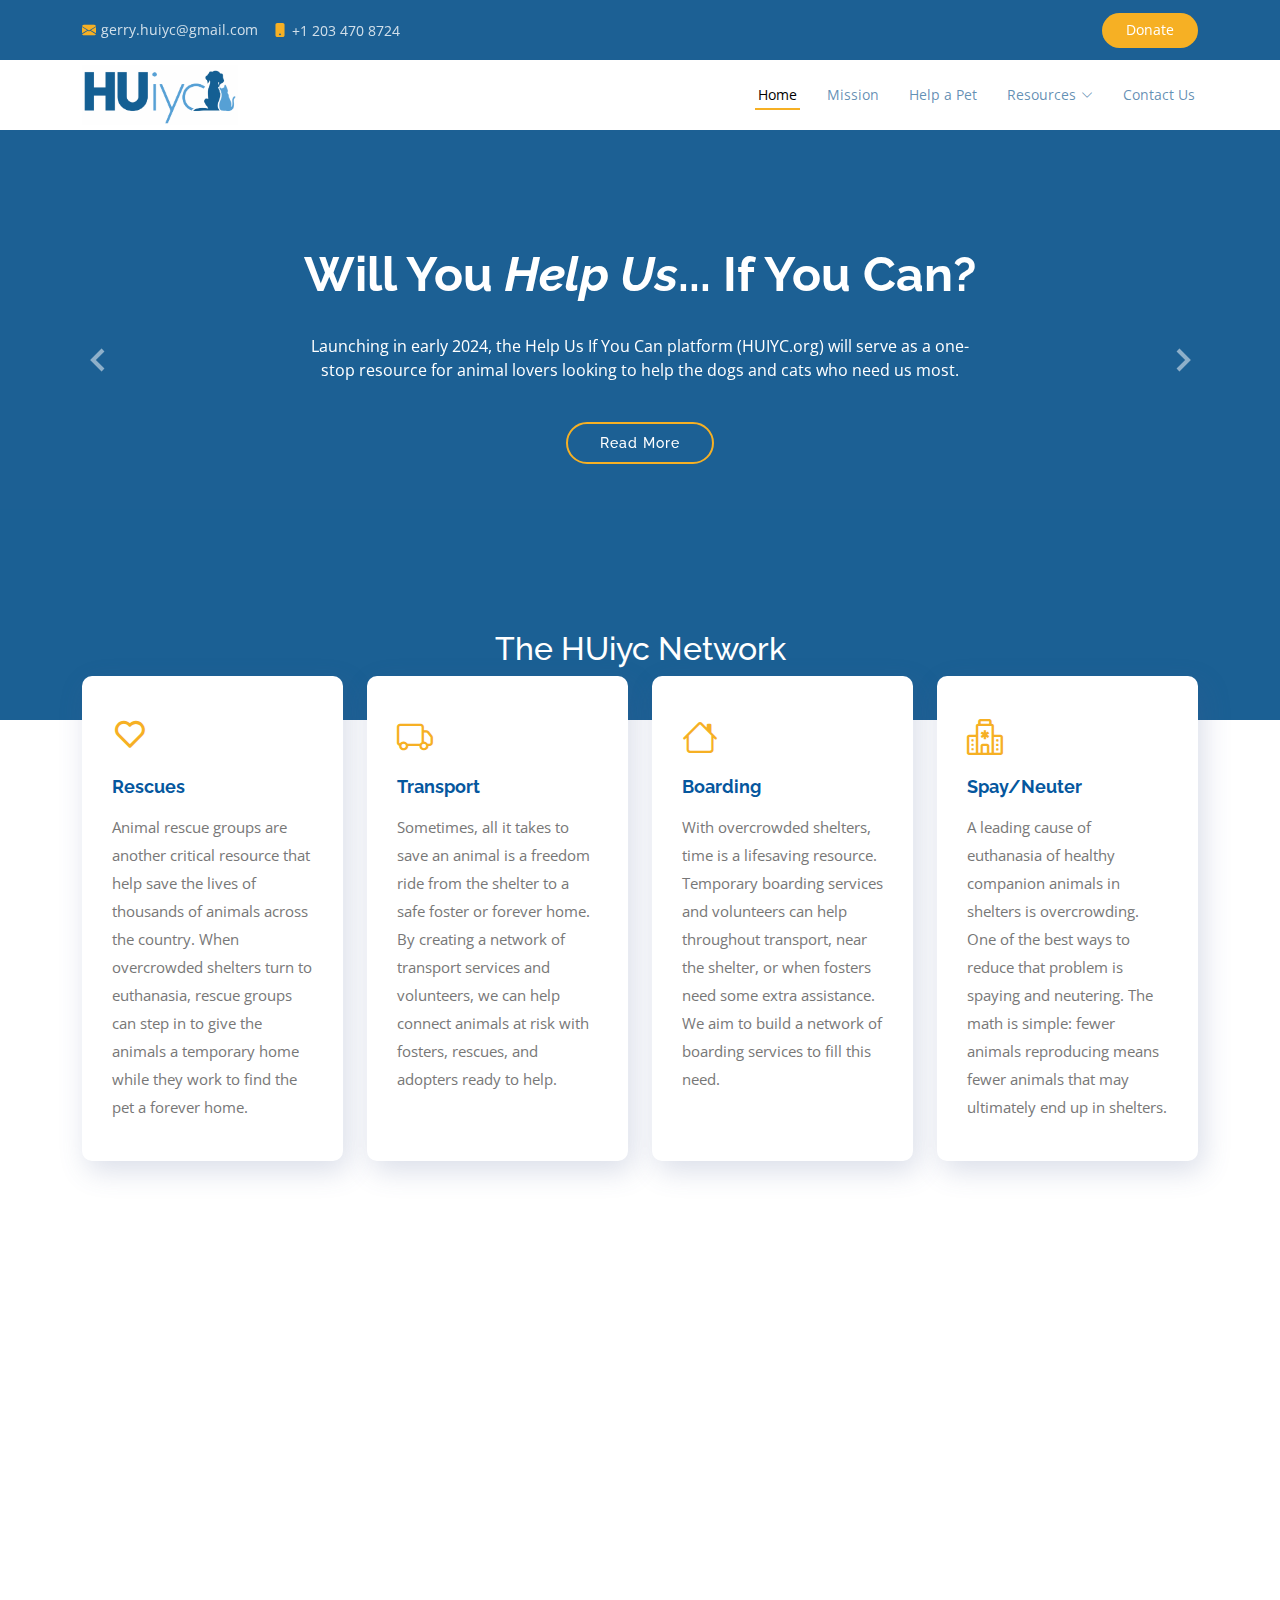
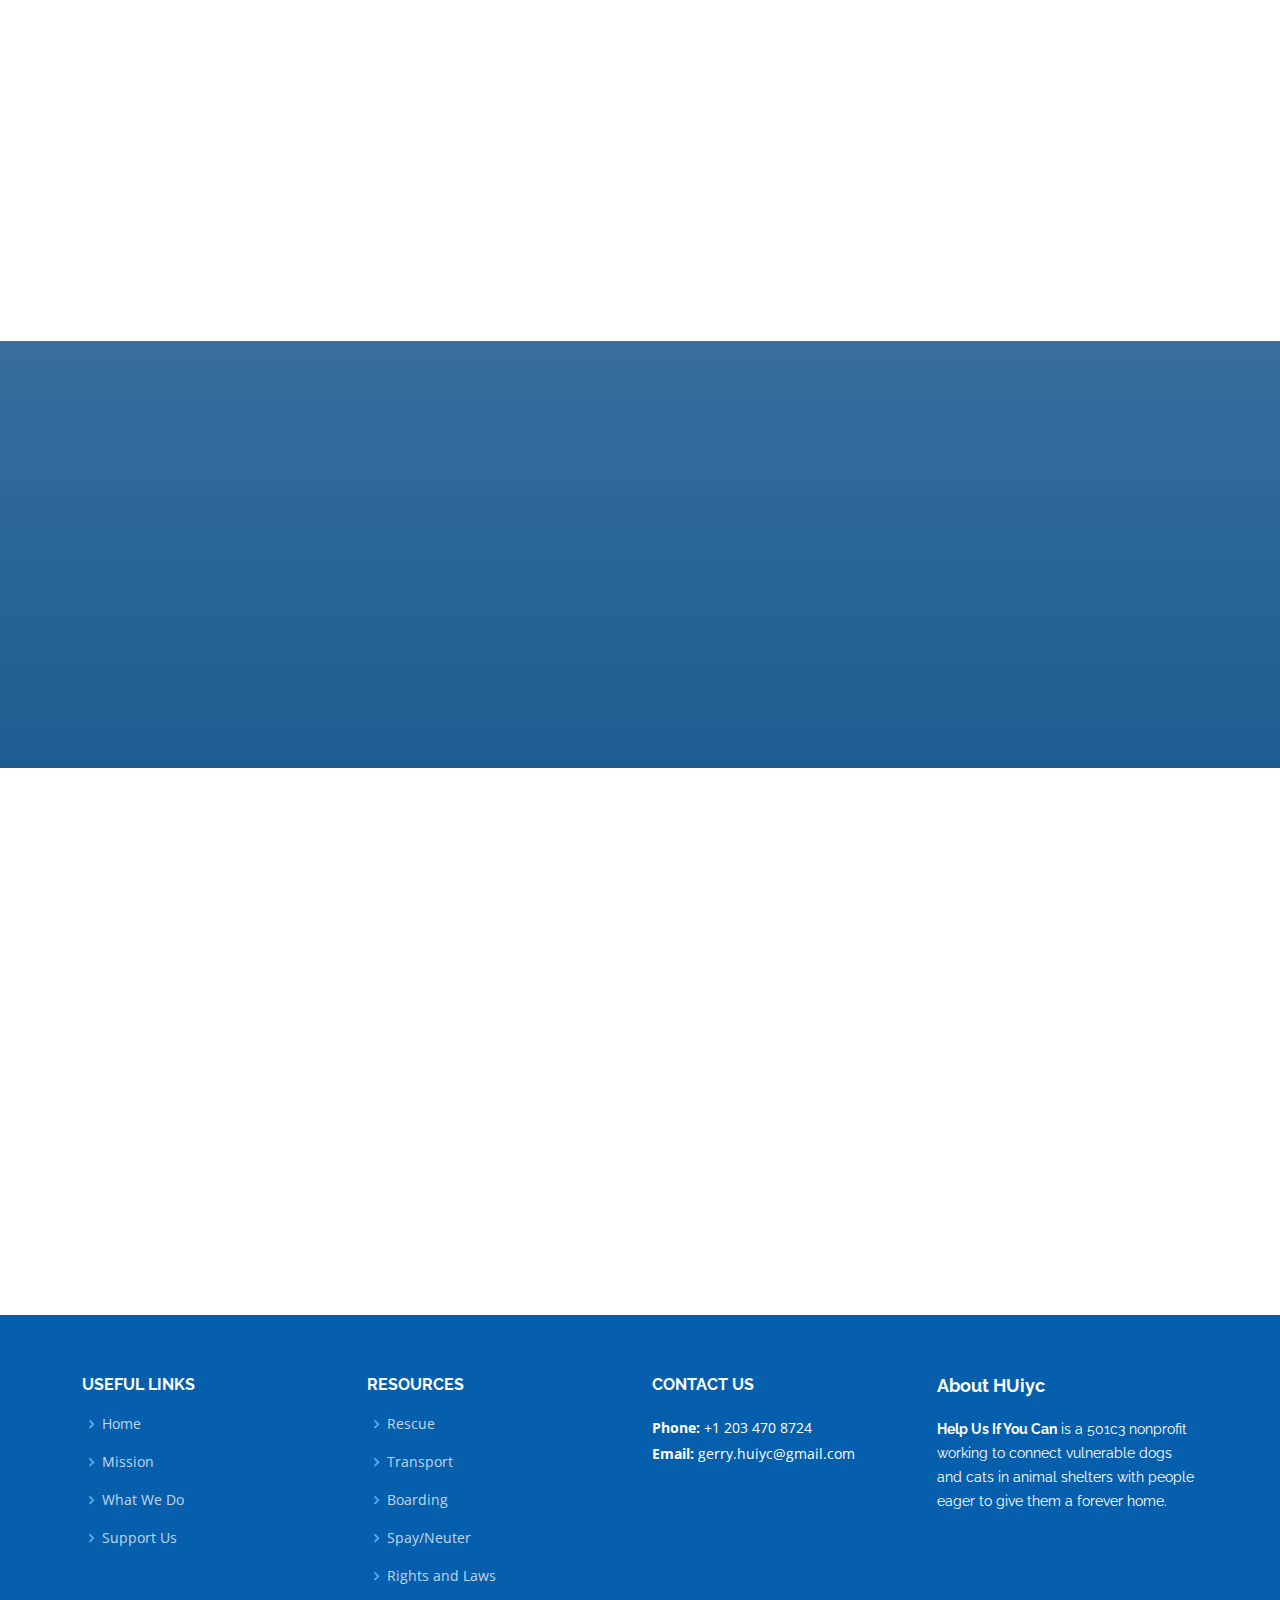
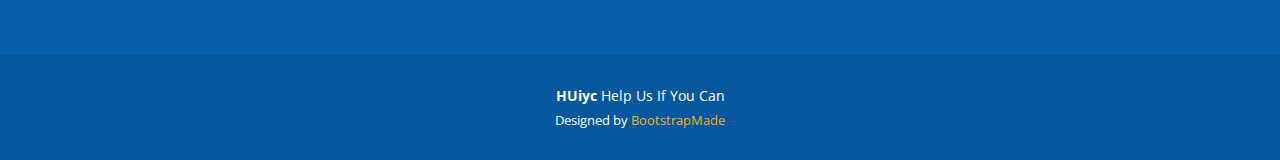
==== commit 7d4a921c: "update main page with flyer copy and add/update links" ====
--- a/index.html
+++ b/index.html
@@ -10,7 +10,7 @@
   <meta content="" name="keywords">
 
   <!-- Favicons -->
-  <link href="assets/img/favicon.png" rel="icon">
+  <link href="assets/img/HUIYC FNL Logo/Help_Us_If_You_Can_Logo_FNL.png" rel="icon">
   <link href="assets/img/apple-touch-icon.png" rel="apple-touch-icon">
 
   <!-- Google Fonts -->
@@ -48,7 +48,7 @@
         <i class="bi bi-phone-fill phone-icon"></i> +1 203 470 8724
       </div>
       <div class="cta d-none d-md-block">
-        <a href="#about" class="scrollto">Donate</a>
+        <a href="#cta" class="scrollto">Donate</a>
       </div>
     </div>
   </div>
@@ -65,17 +65,17 @@
         <ul>
           <li><a class="nav-link scrollto active" href="#hero">Home</a></li>
           <li><a class="nav-link scrollto" href="#about">Mission</a></li>
-          <li><a class="nav-link scrollto" href="#services">Help a Pet</a></li>
-          <li class="dropdown"><a href="#"><span>Resources</span> <i class="bi bi-chevron-down"></i></a>
+          <li><a class="nav-link scrollto" href="#cta">Help a Pet</a></li>
+          <li class="dropdown"><a href="#icon-boxes"><span>Resources</span> <i class="bi bi-chevron-down"></i></a>
             <ul>
-              <li><a href="#">Rescues</a></li>
-              <li><a href="#">Transport Services</a></li>
-              <li><a href="#">Boarding Services</a></li>
-              <li><a href="#">Low Cost Spay/Neuter</a></li>
-              <li><a href="#">Rights and Laws</a></li>
+              <li><a href="#icon-boxes">Rescues</a></li>
+              <li><a href="#icon-boxes">Transport Services</a></li>
+              <li><a href="#icon-boxes">Boarding Services</a></li>
+              <li><a href="#icon-boxes">Low Cost Spay/Neuter</a></li>
+              <li><a href="#icon-boxes">Rights and Laws</a></li>
             </ul>
           </li>
-          <li><a class="nav-link scrollto" href="#contact">Impact</a></li>
+          <li><a class="nav-link scrollto" href="#contact">Contact Us</a></li>
         </ul>
         <i class="bi bi-list mobile-nav-toggle"></i>
       </nav><!-- .navbar -->
@@ -90,8 +90,9 @@
     <!-- Slide 1 -->
     <div class="carousel-item active">
       <div class="carousel-container">
-        <h2 class="animate__animated animate__fadeInDown">Welcome to <span>Anyar</span></h2>
-        <p class="animate__animated animate__fadeInUp">Ut velit est quam dolor ad a aliquid qui aliquid. Sequi ea ut et est quaerat sequi nihil ut aliquam. Occaecati alias dolorem mollitia ut. Similique ea voluptatem. Esse doloremque accusamus repellendus deleniti vel. Minus et tempore modi architecto.</p>
+        <h2 class="animate__animated animate__fadeInDown">Will You <span style="font-style: italic;"">Help Us</span>... If You Can?</h2>
+        <p class="animate__animated animate__fadeInUp">Launching in early 2024, the Help Us If You Can platform (HUIYC.org) will serve as a one-stop resource for animal lovers looking to help the dogs and cats who need us most.
+        </p>
         <a href="#about" class="btn-get-started animate__animated animate__fadeInUp scrollto">Read More</a>
       </div>
     </div>
@@ -99,8 +100,8 @@
     <!-- Slide 2 -->
     <div class="carousel-item">
       <div class="carousel-container">
-        <h2 class="animate__animated animate__fadeInDown">Lorem Ipsum Dolor</h2>
-        <p class="animate__animated animate__fadeInUp">Ut velit est quam dolor ad a aliquid qui aliquid. Sequi ea ut et est quaerat sequi nihil ut aliquam. Occaecati alias dolorem mollitia ut. Similique ea voluptatem. Esse doloremque accusamus repellendus deleniti vel. Minus et tempore modi architecto.</p>
+        <h2 class="animate__animated animate__fadeInDown">We Need Your Help Because...</h2>
+        <p class="animate__animated animate__fadeInUp">Each year, more than a million dogs and cats are euthanized in shelters across the United States. Many of these animals are sick, older or simply deemed unwanted after long stays, and shelters need to create more space for more animals being surrendered by owners. </p>
         <a href="#about" class="btn-get-started animate__animated animate__fadeInUp scrollto">Read More</a>
       </div>
     </div>
@@ -108,9 +109,9 @@
     <!-- Slide 3 -->
     <div class="carousel-item">
       <div class="carousel-container">
-        <h2 class="animate__animated animate__fadeInDown">Sequi ea ut et est quaerat</h2>
-        <p class="animate__animated animate__fadeInUp">Ut velit est quam dolor ad a aliquid qui aliquid. Sequi ea ut et est quaerat sequi nihil ut aliquam. Occaecati alias dolorem mollitia ut. Similique ea voluptatem. Esse doloremque accusamus repellendus deleniti vel. Minus et tempore modi architecto.</p>
-        <a href="#about" class="btn-get-started animate__animated animate__fadeInUp scrollto">Read More</a>
+        <h2 class="animate__animated animate__fadeInDown">You Can Support Us By...</h2>
+        <p class="animate__animated animate__fadeInUp"><span style="font-style: italic;">Donating to our cause!</span> <br> We are building out a network and database of shelters, rescues, and services to accomplish our mission and save lives. Every dollar helps!</p>
+        <a href="#cta" class="btn-get-started animate__animated animate__fadeInUp scrollto">Donate Today</a>
       </div>
     </div>
 
@@ -132,37 +133,43 @@
     <!-- ======= Icon Boxes Section ======= -->
     <section id="icon-boxes" class="icon-boxes">
       <div class="container">
-
+        <div class="row">
+          <div class="col-lg-12 d-flex justify-content-center align-items-stretch mb-5 mb-lg-0" data-aos="fade-up">
+            <h2 style="color:white">The HUiyc Network</h2>
+          </div>
+        </div>
         <div class="row">
           <div class="col-md-6 col-lg-3 d-flex align-items-stretch mb-5 mb-lg-0" data-aos="fade-up">
             <div class="icon-box">
-              <div class="icon"><i class="bx bxl-dribbble"></i></div>
-              <h4 class="title"><a href="">Lorem Ipsum</a></h4>
-              <p class="description">Voluptatum deleniti atque corrupti quos dolores et quas molestias excepturi sint occaecati cupiditate non provident</p>
+              <div class="icon"><i class="bx bx-heart"></i></div>
+              <h4 class="title"><a href="">Rescues</a></h4>
+              <p class="description">Animal rescue groups are another critical resource that help save the lives of thousands of animals across the country. When overcrowded shelters turn to euthanasia, rescue groups can step in to give the animals a temporary home while they work to find the pet a forever home.
+              </p>
             </div>
           </div>
 
           <div class="col-md-6 col-lg-3 d-flex align-items-stretch mb-5 mb-lg-0" data-aos="fade-up" data-aos-delay="100">
             <div class="icon-box">
-              <div class="icon"><i class="bx bx-file"></i></div>
-              <h4 class="title"><a href="">Sed ut perspiciatis</a></h4>
-              <p class="description">Duis aute irure dolor in reprehenderit in voluptate velit esse cillum dolore eu fugiat nulla pariatur</p>
+              <div class="icon"><i class="bx bi-truck"></i></div>
+              <h4 class="title"><a href="">Transport</a></h4>
+              <p class="description">Sometimes, all it takes to save an animal is a freedom ride from the shelter to a safe foster or forever home. By creating a network of transport services and volunteers, we can help connect animals at risk with fosters, rescues, and adopters ready to help.</p>
             </div>
           </div>
 
           <div class="col-md-6 col-lg-3 d-flex align-items-stretch mb-5 mb-lg-0" data-aos="fade-up" data-aos-delay="200">
             <div class="icon-box">
-              <div class="icon"><i class="bx bx-tachometer"></i></div>
-              <h4 class="title"><a href="">Magni Dolores</a></h4>
-              <p class="description">Excepteur sint occaecat cupidatat non proident, sunt in culpa qui officia deserunt mollit anim id est laborum</p>
+              <div class="icon"><i class="bx bi-house"></i></div>
+              <h4 class="title"><a href="">Boarding</a></h4>
+              <p class="description">With overcrowded shelters, time is a lifesaving resource. Temporary boarding services and volunteers can help throughout transport, near the shelter, or when fosters need some extra assistance. We aim to build a network of boarding services to fill this need.</p>
             </div>
           </div>
 
           <div class="col-md-6 col-lg-3 d-flex align-items-stretch mb-5 mb-lg-0" data-aos="fade-up" data-aos-delay="300">
             <div class="icon-box">
-              <div class="icon"><i class="bx bx-layer"></i></div>
-              <h4 class="title"><a href="">Nemo Enim</a></h4>
-              <p class="description">At vero eos et accusamus et iusto odio dignissimos ducimus qui blanditiis praesentium voluptatum deleniti atque</p>
+              <div class="icon"><i class="bx bi-hospital"></i></div>
+              <h4 class="title"><a href="">Spay/Neuter</a></h4>
+              <p class="description">A leading cause of euthanasia of healthy companion animals in shelters is overcrowding. One of the best ways to reduce that problem is spaying and neutering. The math is simple: fewer animals reproducing means fewer animals that may ultimately end up in shelters. 
+              </p>
             </div>
           </div>
 
@@ -177,28 +184,29 @@
 
         <div class="section-title">
           <h2>About Us</h2>
-          <p>Magnam dolores commodi suscipit. Necessitatibus eius consequatur ex aliquid fuga eum quidem. Sit sint consectetur velit. Quisquam quos quisquam cupiditate. Et nemo qui impedit suscipit alias ea. Quia fugiat sit in iste officiis commodi quidem hic quas.</p>
+          <p><strong>Help Us If You Can</strong> is a 501c3 nonprofit working to connect vulnerable dogs and cats in animal shelters with people eager to give them a forever home.</p>
         </div>
 
         <div class="row content">
           <div class="col-lg-6">
+            <h3>Our Mission</h3>
             <p>
-              Lorem ipsum dolor sit amet, consectetur adipiscing elit, sed do eiusmod tempor incididunt ut labore et dolore
-              magna aliqua.
+              Each year, more than a million dogs and cats are euthanized in shelters across the United States. Many of these animals are sick, older or simply deemed unwanted after long stays, and shelters need to create more space for more animals being surrendered by owners. As the number of surrendered animals post-pandemic continue to climb and more shelters are pushed to the limit of space, more animals are at risk of being euthanized. Help Us If You Can (501c3) is a nonprofit working to connect vulnerable dogs and cats in animal shelters with people eager to give them a forever home. We aim to reduce the number of animals ending up in shelters by providing resources and education to help animal lovers and pet owners make well-informed decisions that are in the best interest of the animals entrusted with their care.
             </p>
-            <ul>
+            <!-- <ul>
               <li><i class="ri-check-double-line"></i> Ullamco laboris nisi ut aliquip ex ea commodo consequat</li>
               <li><i class="ri-check-double-line"></i> Duis aute irure dolor in reprehenderit in voluptate velit</li>
               <li><i class="ri-check-double-line"></i> Ullamco laboris nisi ut aliquip ex ea commodo consequat</li>
-            </ul>
+            </ul> -->
           </div>
           <div class="col-lg-6 pt-4 pt-lg-0">
+            <h3>What We Do</h3>
             <p>
-              Ullamco laboris nisi ut aliquip ex ea commodo consequat. Duis aute irure dolor in reprehenderit in voluptate
-              velit esse cillum dolore eu fugiat nulla pariatur. Excepteur sint occaecat cupidatat non proident, sunt in
-              culpa qui officia deserunt mollit anim id est laborum.
+              Launching in early 2024, the Help Us If You Can platform (HUIYC.org) will serve as a one-stop resource for animal lovers looking to help the dogs and cats who need us most.
+              The platform will feature a database of vulnerable companion animals currently in shelters who are at risk of euthanasia either due to age, health or length of stay to help rescues and potential adopters find animals in need easier.
+              Not only will the platform connect those looking to adopt, but it will also help educate pet owners and the public on how they can help prevent more animals from winding up in kill shelters.              
             </p>
-            <a href="#" class="btn-learn-more">Learn More</a>
+            <a href="#cta" class="btn-learn-more">Support Us!</a>
           </div>
         </div>
 
@@ -206,7 +214,7 @@
     </section><!-- End About Us Section -->
 
     <!-- ======= Clients Section ======= -->
-    <section id="clients" class="clients">
+    <!-- <section id="clients" class="clients">
       <div class="container" data-aos="zoom-in">
 
         <div class="clients-slider swiper">
@@ -224,68 +232,10 @@
         </div>
 
       </div>
-    </section><!-- End Clients Section -->
-
-    <!-- ======= Why Us Section ======= -->
-    <section id="why-us" class="why-us">
-      <div class="container-fluid">
-
-        <div class="row">
-
-          <div class="col-lg-5 align-items-stretch position-relative video-box" style='background-image: url("assets/img/why-us.jpg");' data-aos="fade-right">
-            <a href="https://www.youtube.com/watch?v=LXb3EKWsInQ" class="glightbox play-btn mb-4"></a>
-          </div>
-
-          <div class="col-lg-7 d-flex flex-column justify-content-center align-items-stretch" data-aos="fade-left">
-
-            <div class="content">
-              <h3>Eum ipsam laborum deleniti <strong>velit pariatur architecto aut nihil</strong></h3>
-              <p>
-                Lorem ipsum dolor sit amet, consectetur adipiscing elit, sed do eiusmod tempor incididunt ut labore et dolore magna aliqua. Duis aute irure dolor in reprehenderit
-              </p>
-            </div>
-
-            <div class="accordion-list">
-              <ul>
-                <li data-aos="fade-up" data-aos-delay="100">
-                  <a data-bs-toggle="collapse" class="collapse" data-bs-target="#accordion-list-1"><span>01</span> Non consectetur a erat nam at lectus urna duis? <i class="bx bx-chevron-down icon-show"></i><i class="bx bx-chevron-up icon-close"></i></a>
-                  <div id="accordion-list-1" class="collapse show" data-bs-parent=".accordion-list">
-                    <p>
-                      Feugiat pretium nibh ipsum consequat. Tempus iaculis urna id volutpat lacus laoreet non curabitur gravida. Venenatis lectus magna fringilla urna porttitor rhoncus dolor purus non.
-                    </p>
-                  </div>
-                </li>
-
-                <li data-aos="fade-up" data-aos-delay="200">
-                  <a data-bs-toggle="collapse" data-bs-target="#accordion-list-2" class="collapsed"><span>02</span> Feugiat scelerisque varius morbi enim nunc? <i class="bx bx-chevron-down icon-show"></i><i class="bx bx-chevron-up icon-close"></i></a>
-                  <div id="accordion-list-2" class="collapse" data-bs-parent=".accordion-list">
-                    <p>
-                      Dolor sit amet consectetur adipiscing elit pellentesque habitant morbi. Id interdum velit laoreet id donec ultrices. Fringilla phasellus faucibus scelerisque eleifend donec pretium. Est pellentesque elit ullamcorper dignissim. Mauris ultrices eros in cursus turpis massa tincidunt dui.
-                    </p>
-                  </div>
-                </li>
-
-                <li data-aos="fade-up" data-aos-delay="300">
-                  <a data-bs-toggle="collapse" data-bs-target="#accordion-list-3" class="collapsed"><span>03</span> Dolor sit amet consectetur adipiscing elit? <i class="bx bx-chevron-down icon-show"></i><i class="bx bx-chevron-up icon-close"></i></a>
-                  <div id="accordion-list-3" class="collapse" data-bs-parent=".accordion-list">
-                    <p>
-                      Eleifend mi in nulla posuere sollicitudin aliquam ultrices sagittis orci. Faucibus pulvinar elementum integer enim. Sem nulla pharetra diam sit amet nisl suscipit. Rutrum tellus pellentesque eu tincidunt. Lectus urna duis convallis convallis tellus. Urna molestie at elementum eu facilisis sed odio morbi quis
-                    </p>
-                  </div>
-                </li>
-
-              </ul>
-            </div>
-
-          </div>
-
-        </div>
-
-      </div>
-    </section><!-- End Why Us Section -->
+    </section>End Clients Section -->
 
     <!-- ======= Services Section ======= -->
-    <section id="services" class="services">
+    <!-- <section id="services" class="services">
       <div class="container" data-aos="fade-up">
 
         <div class="section-title">
@@ -339,19 +289,23 @@
         </div>
 
       </div>
-    </section><!-- End Services Section -->
+    </section>End Services Section -->
 
     <!-- ======= Cta Section ======= -->
     <section id="cta" class="cta">
       <div class="container">
 
         <div class="row" data-aos="zoom-in">
-          <div class="col-lg-9 text-center text-lg-start">
-            <h3>Call To Action</h3>
-            <p> Duis aute irure dolor in reprehenderit in voluptate velit esse cillum dolore eu fugiat nulla pariatur. Excepteur sint occaecat cupidatat non proident, sunt in culpa qui officia deserunt mollit anim id est laborum.</p>
-          </div>
-          <div class="col-lg-3 cta-btn-container text-center">
-            <a class="cta-btn align-middle" href="#">Call To Action</a>
+          <div class="col-lg-8 text-center text-lg-start">
+            <h3>Support our cause!</h3>
+            <p> We need your support to build out our network of shelters, rescues, and services. All donations are 501c3 tax deductible and go directly to the cause. Every dollar counts to save a life!</p>
+          </div>
+          <div class="col-lg-4 cta-btn-container text-center px-3">
+            <div class="row">
+            <a class="cta-btn align-middle" href="https://www.venmo.com/u/HUIYC" target=”_blank>Donate via Venmo</a>
+            <a class="cta-btn align-middle" href="https://www.paypal.com/myaccount/transfer/homepage/buy/preview" target=”_blank”>Paypal: gerry.huiyc@gmail.com</a>
+            <a class="cta-btn align-middle"> Zelle: gerry.huiyc@gmail.com </a>
+          </div>
           </div>
         </div>
 
@@ -359,7 +313,7 @@
     </section><!-- End Cta Section -->
 
     <!-- ======= Portfoio Section ======= -->
-    <section id="portfolio" class="portfoio">
+    <!-- <section id="portfolio" class="portfoio">
       <div class="container" data-aos="fade-up">
 
         <div class="section-title">
@@ -473,179 +427,10 @@
         </div>
 
       </div>
-    </section><!-- End Portfoio Section -->
-
-    <!-- ======= Team Section ======= -->
-    <section id="team" class="team section-bg">
-      <div class="container" data-aos="fade-up">
-
-        <div class="section-title">
-          <h2>Team</h2>
-          <p>Magnam dolores commodi suscipit. Necessitatibus eius consequatur ex aliquid fuga eum quidem. Sit sint consectetur velit. Quisquam quos quisquam cupiditate. Et nemo qui impedit suscipit alias ea. Quia fugiat sit in iste officiis commodi quidem hic quas.</p>
-        </div>
-
-        <div class="row">
-
-          <div class="col-lg-6" data-aos="fade-up" data-aos-delay="100">
-            <div class="member d-flex align-items-start">
-              <div class="pic"><img src="assets/img/team/team-1.jpg" class="img-fluid" alt=""></div>
-              <div class="member-info">
-                <h4>Walter White</h4>
-                <span>Chief Executive Officer</span>
-                <p>Explicabo voluptatem mollitia et repellat qui dolorum quasi</p>
-                <div class="social">
-                  <a href=""><i class="ri-twitter-fill"></i></a>
-                  <a href=""><i class="ri-facebook-fill"></i></a>
-                  <a href=""><i class="ri-instagram-fill"></i></a>
-                  <a href=""> <i class="ri-linkedin-box-fill"></i> </a>
-                </div>
-              </div>
-            </div>
-          </div>
-
-          <div class="col-lg-6 mt-4 mt-lg-0" data-aos="fade-up" data-aos-delay="200">
-            <div class="member d-flex align-items-start">
-              <div class="pic"><img src="assets/img/team/team-2.jpg" class="img-fluid" alt=""></div>
-              <div class="member-info">
-                <h4>Sarah Jhonson</h4>
-                <span>Product Manager</span>
-                <p>Aut maiores voluptates amet et quis praesentium qui senda para</p>
-                <div class="social">
-                  <a href=""><i class="ri-twitter-fill"></i></a>
-                  <a href=""><i class="ri-facebook-fill"></i></a>
-                  <a href=""><i class="ri-instagram-fill"></i></a>
-                  <a href=""> <i class="ri-linkedin-box-fill"></i> </a>
-                </div>
-              </div>
-            </div>
-          </div>
-
-          <div class="col-lg-6 mt-4" data-aos="fade-up" data-aos-delay="300">
-            <div class="member d-flex align-items-start">
-              <div class="pic"><img src="assets/img/team/team-3.jpg" class="img-fluid" alt=""></div>
-              <div class="member-info">
-                <h4>William Anderson</h4>
-                <span>CTO</span>
-                <p>Quisquam facilis cum velit laborum corrupti fuga rerum quia</p>
-                <div class="social">
-                  <a href=""><i class="ri-twitter-fill"></i></a>
-                  <a href=""><i class="ri-facebook-fill"></i></a>
-                  <a href=""><i class="ri-instagram-fill"></i></a>
-                  <a href=""> <i class="ri-linkedin-box-fill"></i> </a>
-                </div>
-              </div>
-            </div>
-          </div>
-
-          <div class="col-lg-6 mt-4" data-aos="fade-up" data-aos-delay="400">
-            <div class="member d-flex align-items-start">
-              <div class="pic"><img src="assets/img/team/team-4.jpg" class="img-fluid" alt=""></div>
-              <div class="member-info">
-                <h4>Amanda Jepson</h4>
-                <span>Accountant</span>
-                <p>Dolorum tempora officiis odit laborum officiis et et accusamus</p>
-                <div class="social">
-                  <a href=""><i class="ri-twitter-fill"></i></a>
-                  <a href=""><i class="ri-facebook-fill"></i></a>
-                  <a href=""><i class="ri-instagram-fill"></i></a>
-                  <a href=""> <i class="ri-linkedin-box-fill"></i> </a>
-                </div>
-              </div>
-            </div>
-          </div>
-
-        </div>
-
-      </div>
-    </section><!-- End Team Section -->
-
-    <!-- ======= Pricing Section ======= -->
-    <section id="pricing" class="pricing">
-      <div class="container" data-aos="fade-up">
-
-        <div class="section-title">
-          <h2>Pricing</h2>
-          <p>Magnam dolores commodi suscipit. Necessitatibus eius consequatur ex aliquid fuga eum quidem. Sit sint consectetur velit. Quisquam quos quisquam cupiditate. Et nemo qui impedit suscipit alias ea. Quia fugiat sit in iste officiis commodi quidem hic quas.</p>
-        </div>
-
-        <div class="row">
-
-          <div class="col-lg-3 col-md-6" data-aos="fade-up" data-aos-delay="100">
-            <div class="box">
-              <h3>Free</h3>
-              <h4><sup>$</sup>0<span> / month</span></h4>
-              <ul>
-                <li>Aida dere</li>
-                <li>Nec feugiat nisl</li>
-                <li>Nulla at volutpat dola</li>
-                <li class="na">Pharetra massa</li>
-                <li class="na">Massa ultricies mi</li>
-              </ul>
-              <div class="btn-wrap">
-                <a href="#" class="btn-buy">Buy Now</a>
-              </div>
-            </div>
-          </div>
-
-          <div class="col-lg-3 col-md-6 mt-4 mt-md-0" data-aos="fade-up" data-aos-delay="200">
-            <div class="box featured">
-              <h3>Business</h3>
-              <h4><sup>$</sup>19<span> / month</span></h4>
-              <ul>
-                <li>Aida dere</li>
-                <li>Nec feugiat nisl</li>
-                <li>Nulla at volutpat dola</li>
-                <li>Pharetra massa</li>
-                <li class="na">Massa ultricies mi</li>
-              </ul>
-              <div class="btn-wrap">
-                <a href="#" class="btn-buy">Buy Now</a>
-              </div>
-            </div>
-          </div>
-
-          <div class="col-lg-3 col-md-6 mt-4 mt-lg-0" data-aos="fade-up" data-aos-delay="300">
-            <div class="box">
-              <h3>Developer</h3>
-              <h4><sup>$</sup>29<span> / month</span></h4>
-              <ul>
-                <li>Aida dere</li>
-                <li>Nec feugiat nisl</li>
-                <li>Nulla at volutpat dola</li>
-                <li>Pharetra massa</li>
-                <li>Massa ultricies mi</li>
-              </ul>
-              <div class="btn-wrap">
-                <a href="#" class="btn-buy">Buy Now</a>
-              </div>
-            </div>
-          </div>
-
-          <div class="col-lg-3 col-md-6 mt-4 mt-lg-0" data-aos="fade-up" data-aos-delay="400">
-            <div class="box">
-              <span class="advanced">Advanced</span>
-              <h3>Ultimate</h3>
-              <h4><sup>$</sup>49<span> / month</span></h4>
-              <ul>
-                <li>Aida dere</li>
-                <li>Nec feugiat nisl</li>
-                <li>Nulla at volutpat dola</li>
-                <li>Pharetra massa</li>
-                <li>Massa ultricies mi</li>
-              </ul>
-              <div class="btn-wrap">
-                <a href="#" class="btn-buy">Buy Now</a>
-              </div>
-            </div>
-          </div>
-
-        </div>
-
-      </div>
-    </section><!-- End Pricing Section -->
+    </section>End Portfoio Section -->
 
     <!-- ======= Frequently Asked Questions Section ======= -->
-    <section id="faq" class="faq section-bg">
+    <!-- <section id="faq" class="faq section-bg">
       <div class="container" data-aos="fade-up">
 
         <div class="section-title">
@@ -703,7 +488,7 @@
         </div>
 
       </div>
-    </section><!-- End Frequently Asked Questions Section -->
+    </section>End Frequently Asked Questions Section -->
 
     <!-- ======= Contact Section ======= -->
     <section id="contact" class="contact">
@@ -800,19 +585,20 @@
             <h4>Useful Links</h4>
             <ul>
               <li><i class="bx bx-chevron-right"></i> <a href="#">Home</a></li>
-              <li><i class="bx bx-chevron-right"></i> <a href="#">Mission</a></li>
-              <li><i class="bx bx-chevron-right"></i> <a href="#">What We Do</a></li>
+              <li><i class="bx bx-chevron-right"></i> <a href="#about">Mission</a></li>
+              <li><i class="bx bx-chevron-right"></i> <a href="#about">What We Do</a></li>
+              <li><i class="bx bx-chevron-right"></i> <a href="#cta">Support Us</a></li>
             </ul>
           </div>
 
           <div class="col-lg-3 col-md-6 footer-links">
             <h4>Resources</h4>
             <ul>
-              <li><i class="bx bx-chevron-right"></i> <a href="#">Rescue</a></li>
-              <li><i class="bx bx-chevron-right"></i> <a href="#">Transport</a></li>
-              <li><i class="bx bx-chevron-right"></i> <a href="#">Boarding</a></li>
-              <li><i class="bx bx-chevron-right"></i> <a href="#">Spay/Neuter</a></li>
-              <li><i class="bx bx-chevron-right"></i> <a href="#">Rights and Laws</a></li>
+              <li><i class="bx bx-chevron-right"></i> <a href="#icon-boxes">Rescue</a></li>
+              <li><i class="bx bx-chevron-right"></i> <a href="#icon-boxes">Transport</a></li>
+              <li><i class="bx bx-chevron-right"></i> <a href="#icon-boxes">Boarding</a></li>
+              <li><i class="bx bx-chevron-right"></i> <a href="#icon-boxes">Spay/Neuter</a></li>
+              <li><i class="bx bx-chevron-right"></i> <a href="#icon-boxes">Rights and Laws</a></li>
             </ul>
           </div>
 
--- a/assets/css/style.css
+++ b/assets/css/style.css
@@ -665,7 +665,7 @@
 --------------------------------------------------------------*/
 .about {
   padding: 140px 0;
-  background: url("../img/about-bg.png") top center no-repeat;
+  /* background: url("../img/about-bg.png") top center no-repeat; */
   position: relative;
 }
 
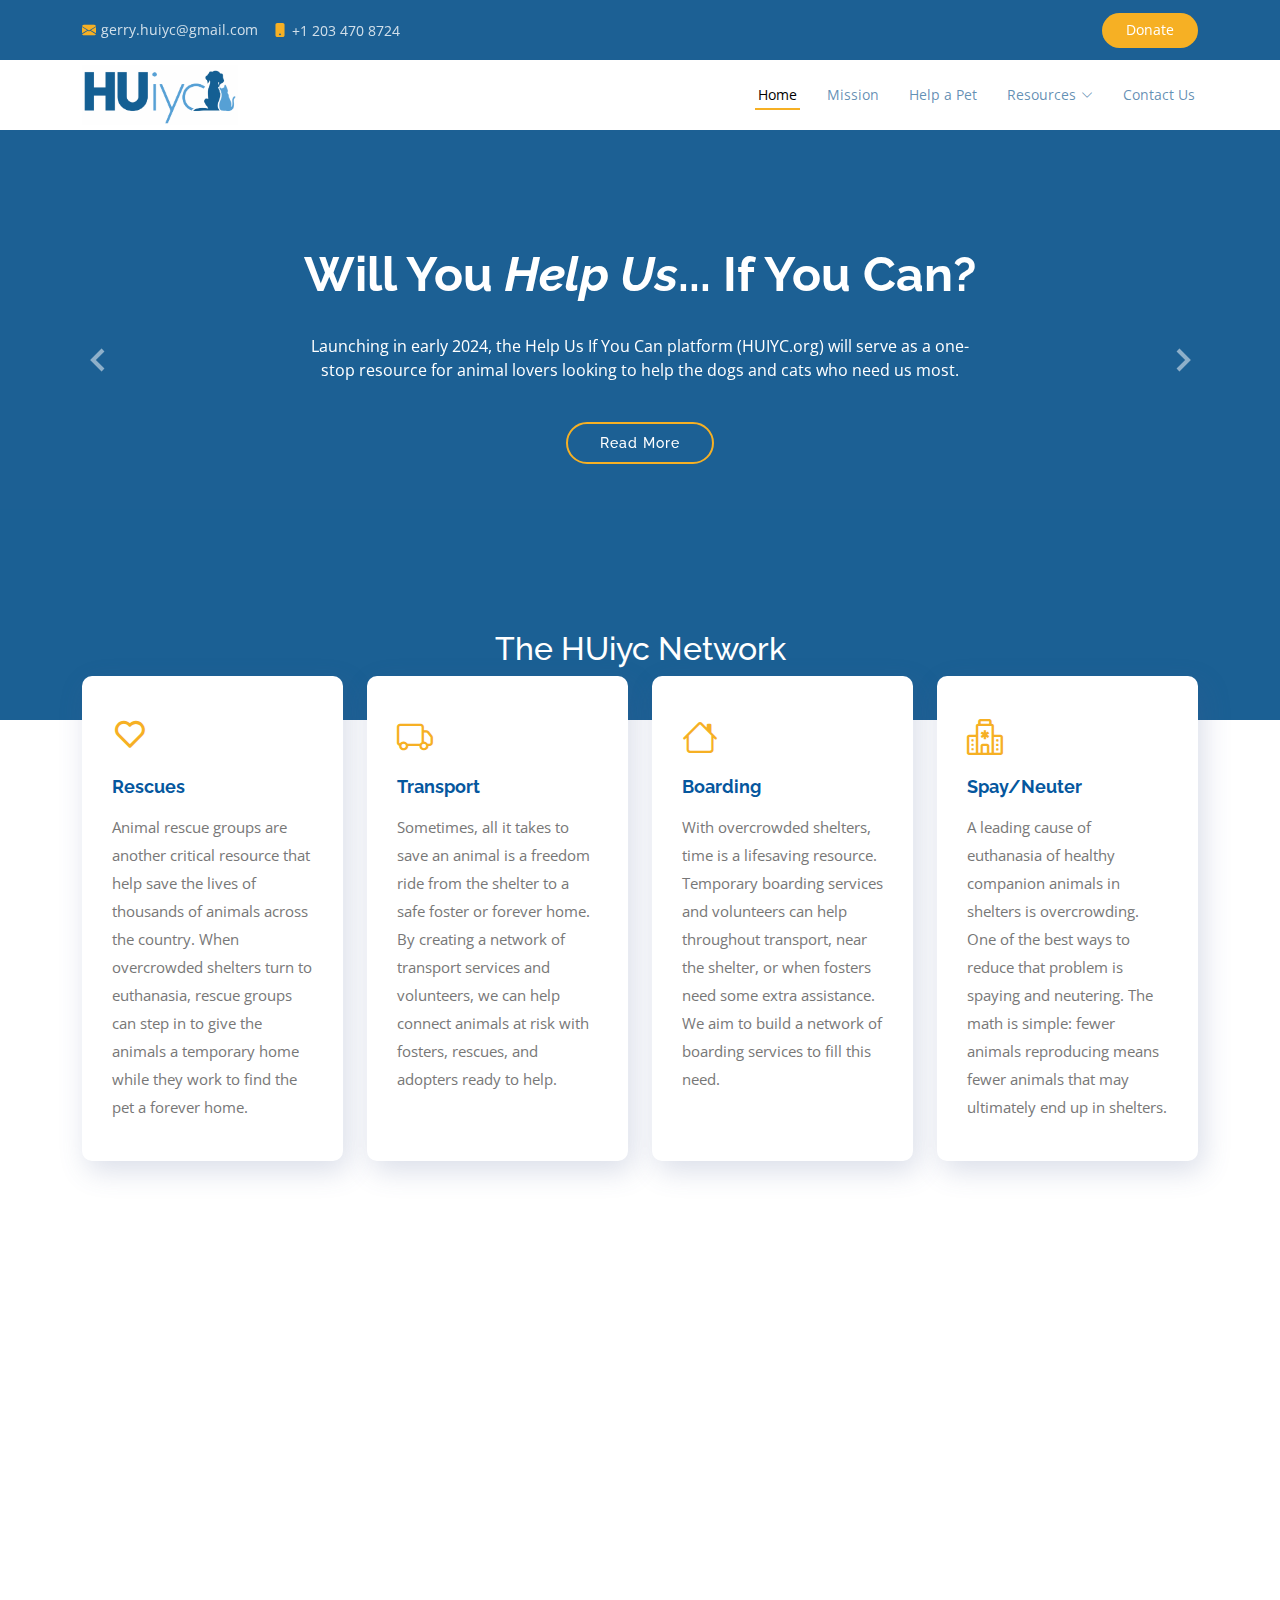
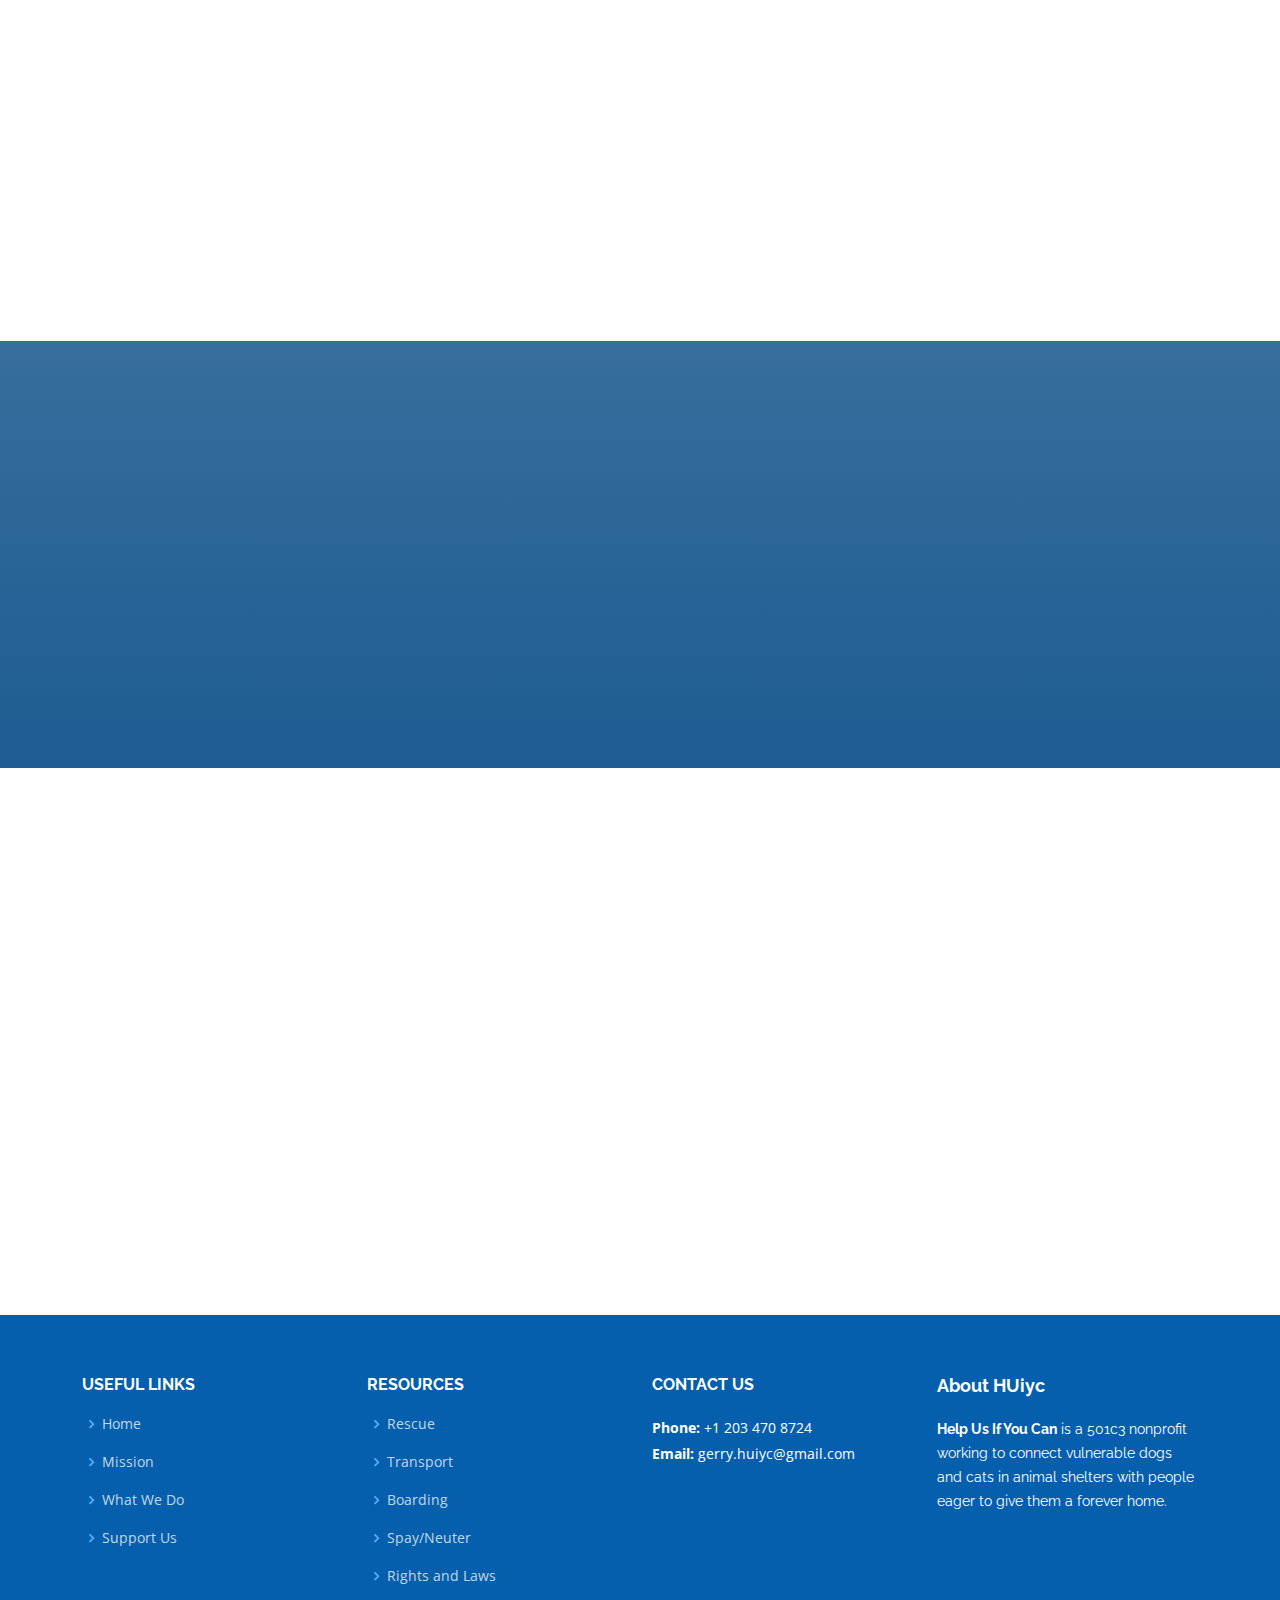
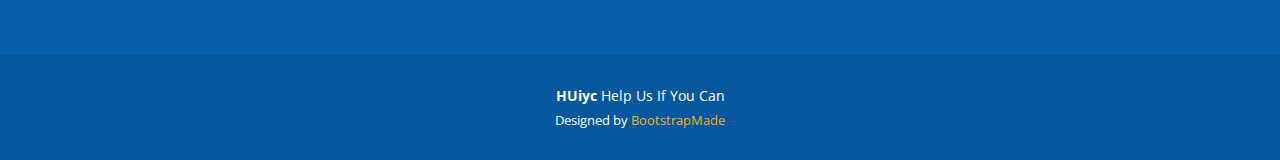
==== commit ee117bde: "remove bg image and fix grammar in mission statement" ====
--- a/index.html
+++ b/index.html
@@ -54,7 +54,7 @@
   </div>
 
   <!-- ======= Header ======= -->
-  <header id="header" class="fixed-top d-flex align-items-center ">
+  <header id="header" class="fixed-top d-flex align-items-center">
     <div class="container d-flex align-items-center justify-content-between">
 
       <!-- <h1 class="logo"><a href="index.html">HUiyc</a></h1> -->
@@ -90,7 +90,7 @@
     <!-- Slide 1 -->
     <div class="carousel-item active">
       <div class="carousel-container">
-        <h2 class="animate__animated animate__fadeInDown">Will You <span style="font-style: italic;"">Help Us</span>... If You Can?</h2>
+        <h2 class="animate__animated animate__fadeInDown">Will You <span style="font-style: italic;">Help Us</span>... If You Can?</h2>
         <p class="animate__animated animate__fadeInUp">Launching in early 2024, the Help Us If You Can platform (HUIYC.org) will serve as a one-stop resource for animal lovers looking to help the dogs and cats who need us most.
         </p>
         <a href="#about" class="btn-get-started animate__animated animate__fadeInUp scrollto">Read More</a>
@@ -191,7 +191,7 @@
           <div class="col-lg-6">
             <h3>Our Mission</h3>
             <p>
-              Each year, more than a million dogs and cats are euthanized in shelters across the United States. Many of these animals are sick, older or simply deemed unwanted after long stays, and shelters need to create more space for more animals being surrendered by owners. As the number of surrendered animals post-pandemic continue to climb and more shelters are pushed to the limit of space, more animals are at risk of being euthanized. Help Us If You Can (501c3) is a nonprofit working to connect vulnerable dogs and cats in animal shelters with people eager to give them a forever home. We aim to reduce the number of animals ending up in shelters by providing resources and education to help animal lovers and pet owners make well-informed decisions that are in the best interest of the animals entrusted with their care.
+              Each year, more than a million dogs and cats are euthanized in shelters across the United States. Many of these animals are sick, older or simply deemed unwanted after long stays, and shelters need to create more space for more animals being surrendered by owners. As the number of surrendered animals post-pandemic continues to climb and more shelters are pushed to the limit of space, more animals are at risk of being euthanized. Help Us If You Can (501c3) is a nonprofit working to connect vulnerable dogs and cats in animal shelters with people eager to give them a forever home. We aim to reduce the number of animals ending up in shelters by providing resources and education to help animal lovers and pet owners make well-informed decisions that are in the best interest of the animals entrusted with their care.
             </p>
             <!-- <ul>
               <li><i class="ri-check-double-line"></i> Ullamco laboris nisi ut aliquip ex ea commodo consequat</li>
--- a/assets/css/style.css
+++ b/assets/css/style.css
@@ -1057,7 +1057,7 @@
 # Cta
 --------------------------------------------------------------*/
 .cta {
-  background: linear-gradient(rgba(5, 74, 133, 0.8), rgba(5, 74, 133, 0.9)), url("../img/cta-bg.jpg") fixed center center;
+  background: linear-gradient(rgba(5, 74, 133, 0.8), rgba(5, 74, 133, 0.9));
   background-size: cover;
   padding: 120px 0;
 }
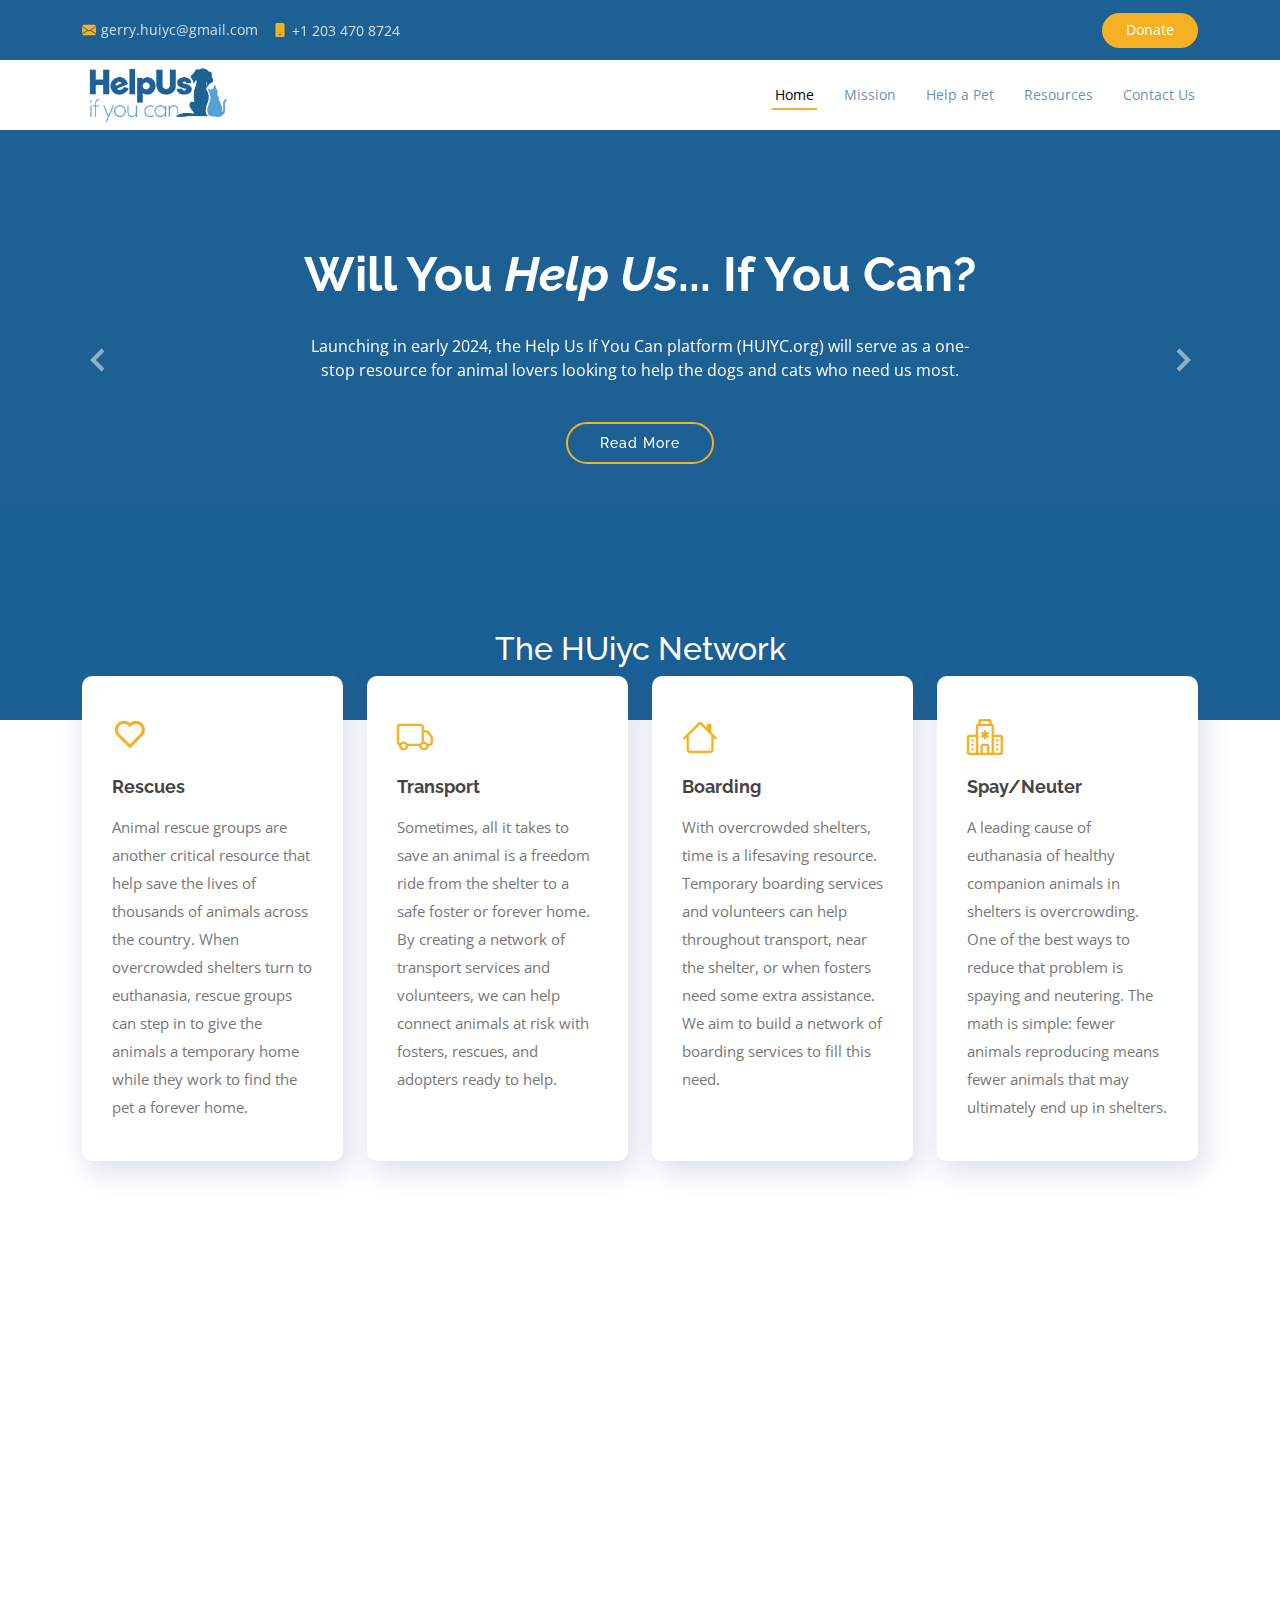
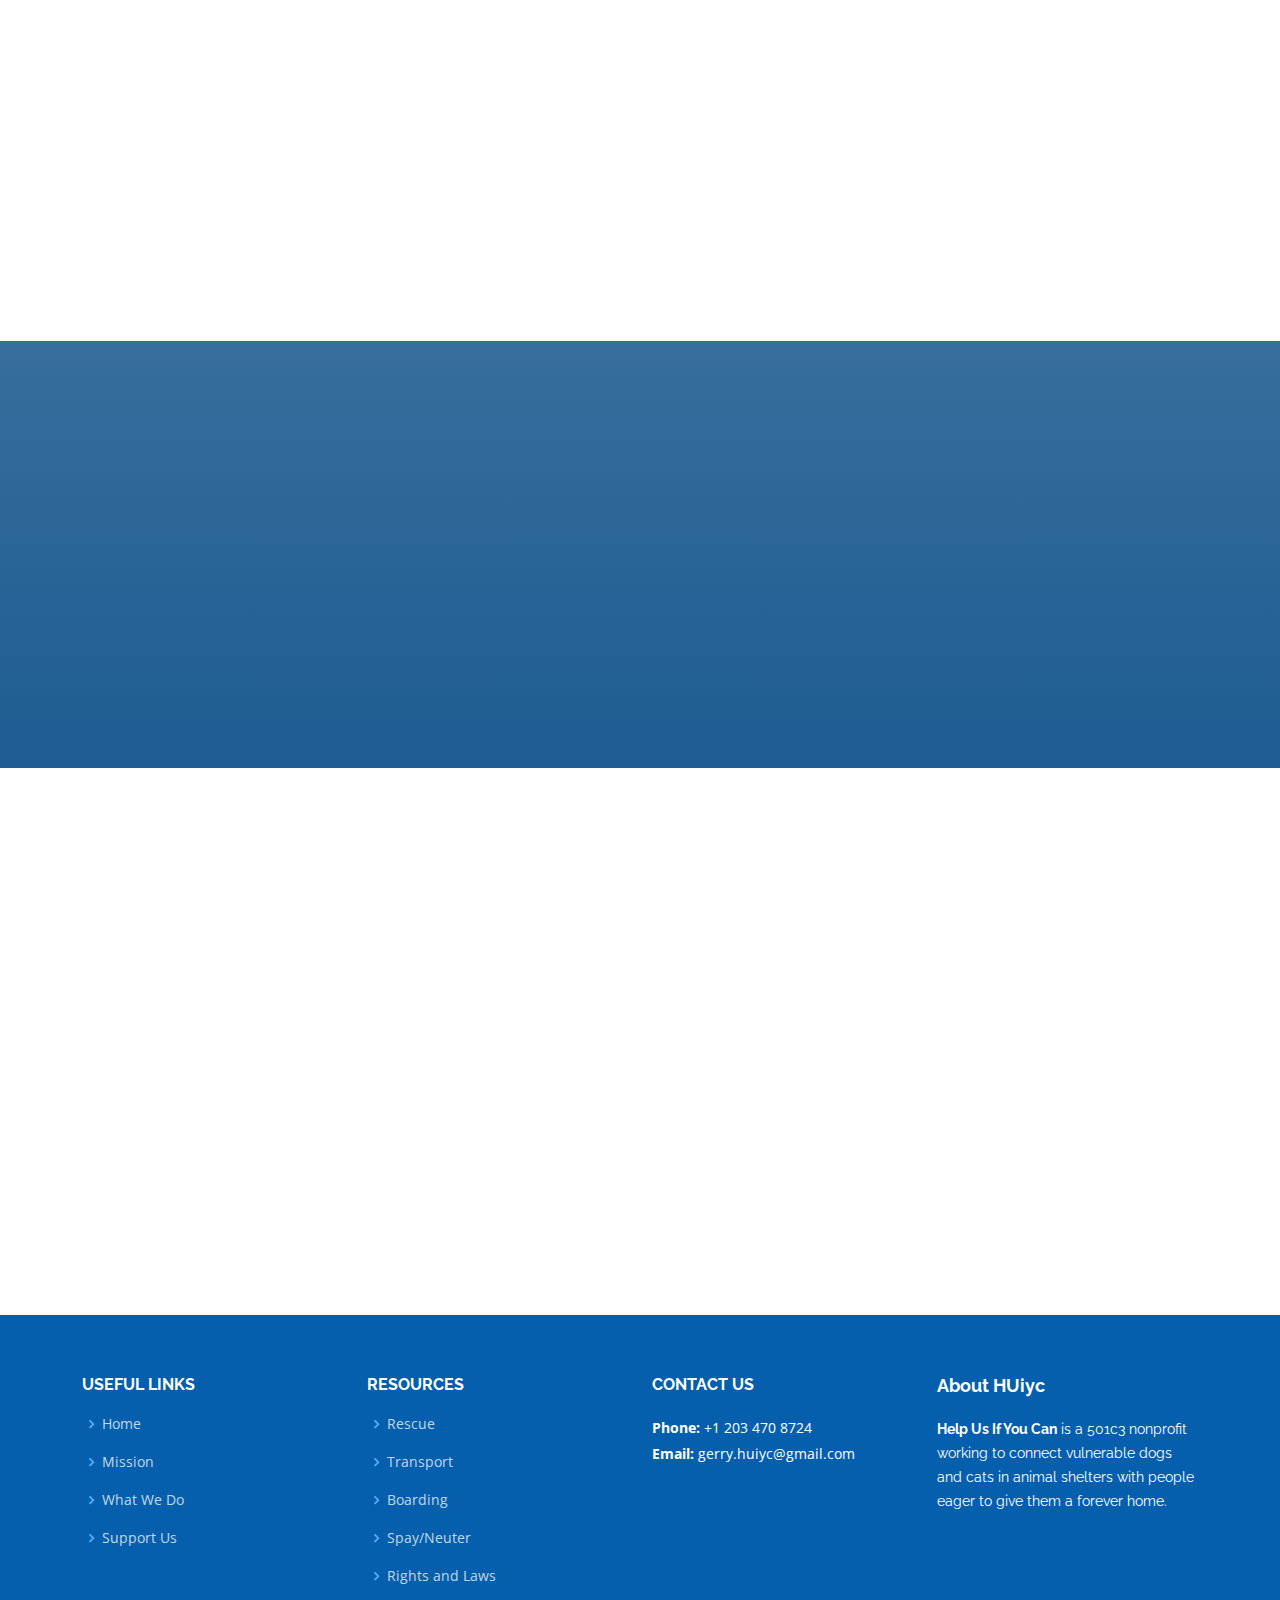
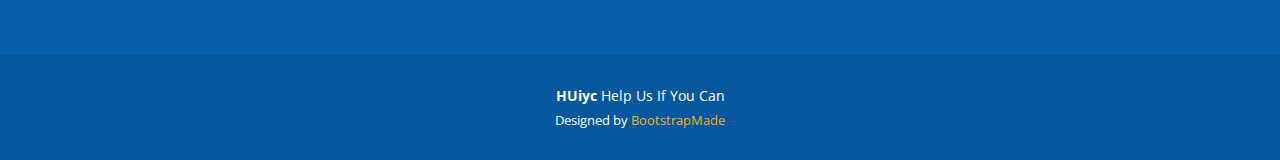
==== commit a5318843: "remove resources links and update logo to be transparent" ====
--- a/index.html
+++ b/index.html
@@ -59,21 +59,22 @@
 
       <!-- <h1 class="logo"><a href="index.html">HUiyc</a></h1> -->
       <!-- Uncomment below if you prefer to use an image logo -->
-      <a href="index.html" class="logo"><img src="assets/img/huiyclogo.png" alt="HUIYC" class="img-fluid"></a>
+      <a href="index.html" class="logo"><img src="assets/img/HUIYC FNL Logo/Help_Us_If_You_Can_Logo_FNL.png" alt="HUIYC" class="img-fluid"></a>
 
       <nav id="navbar" class="navbar">
         <ul>
           <li><a class="nav-link scrollto active" href="#hero">Home</a></li>
           <li><a class="nav-link scrollto" href="#about">Mission</a></li>
           <li><a class="nav-link scrollto" href="#cta">Help a Pet</a></li>
-          <li class="dropdown"><a href="#icon-boxes"><span>Resources</span> <i class="bi bi-chevron-down"></i></a>
+          <li><a class="nav-link scrollto" href="#icon-boxes">Resources</a></li>
+          <!-- <li class="dropdown"><a href="#icon-boxes"><span>Resources</span> <i class="bi bi-chevron-down"></i></a>
             <ul>
               <li><a href="#icon-boxes">Rescues</a></li>
               <li><a href="#icon-boxes">Transport Services</a></li>
               <li><a href="#icon-boxes">Boarding Services</a></li>
               <li><a href="#icon-boxes">Low Cost Spay/Neuter</a></li>
               <li><a href="#icon-boxes">Rights and Laws</a></li>
-            </ul>
+            </ul> -->
           </li>
           <li><a class="nav-link scrollto" href="#contact">Contact Us</a></li>
         </ul>
@@ -142,7 +143,7 @@
           <div class="col-md-6 col-lg-3 d-flex align-items-stretch mb-5 mb-lg-0" data-aos="fade-up">
             <div class="icon-box">
               <div class="icon"><i class="bx bx-heart"></i></div>
-              <h4 class="title"><a href="">Rescues</a></h4>
+              <h4 class="title">Rescues</h4>
               <p class="description">Animal rescue groups are another critical resource that help save the lives of thousands of animals across the country. When overcrowded shelters turn to euthanasia, rescue groups can step in to give the animals a temporary home while they work to find the pet a forever home.
               </p>
             </div>
@@ -151,7 +152,7 @@
           <div class="col-md-6 col-lg-3 d-flex align-items-stretch mb-5 mb-lg-0" data-aos="fade-up" data-aos-delay="100">
             <div class="icon-box">
               <div class="icon"><i class="bx bi-truck"></i></div>
-              <h4 class="title"><a href="">Transport</a></h4>
+              <h4 class="title">Transport</h4>
               <p class="description">Sometimes, all it takes to save an animal is a freedom ride from the shelter to a safe foster or forever home. By creating a network of transport services and volunteers, we can help connect animals at risk with fosters, rescues, and adopters ready to help.</p>
             </div>
           </div>
@@ -159,7 +160,7 @@
           <div class="col-md-6 col-lg-3 d-flex align-items-stretch mb-5 mb-lg-0" data-aos="fade-up" data-aos-delay="200">
             <div class="icon-box">
               <div class="icon"><i class="bx bi-house"></i></div>
-              <h4 class="title"><a href="">Boarding</a></h4>
+              <h4 class="title">Boarding</h4>
               <p class="description">With overcrowded shelters, time is a lifesaving resource. Temporary boarding services and volunteers can help throughout transport, near the shelter, or when fosters need some extra assistance. We aim to build a network of boarding services to fill this need.</p>
             </div>
           </div>
@@ -167,7 +168,7 @@
           <div class="col-md-6 col-lg-3 d-flex align-items-stretch mb-5 mb-lg-0" data-aos="fade-up" data-aos-delay="300">
             <div class="icon-box">
               <div class="icon"><i class="bx bi-hospital"></i></div>
-              <h4 class="title"><a href="">Spay/Neuter</a></h4>
+              <h4 class="title">Spay/Neuter</h4>
               <p class="description">A leading cause of euthanasia of healthy companion animals in shelters is overcrowding. One of the best ways to reduce that problem is spaying and neutering. The math is simple: fewer animals reproducing means fewer animals that may ultimately end up in shelters. 
               </p>
             </div>
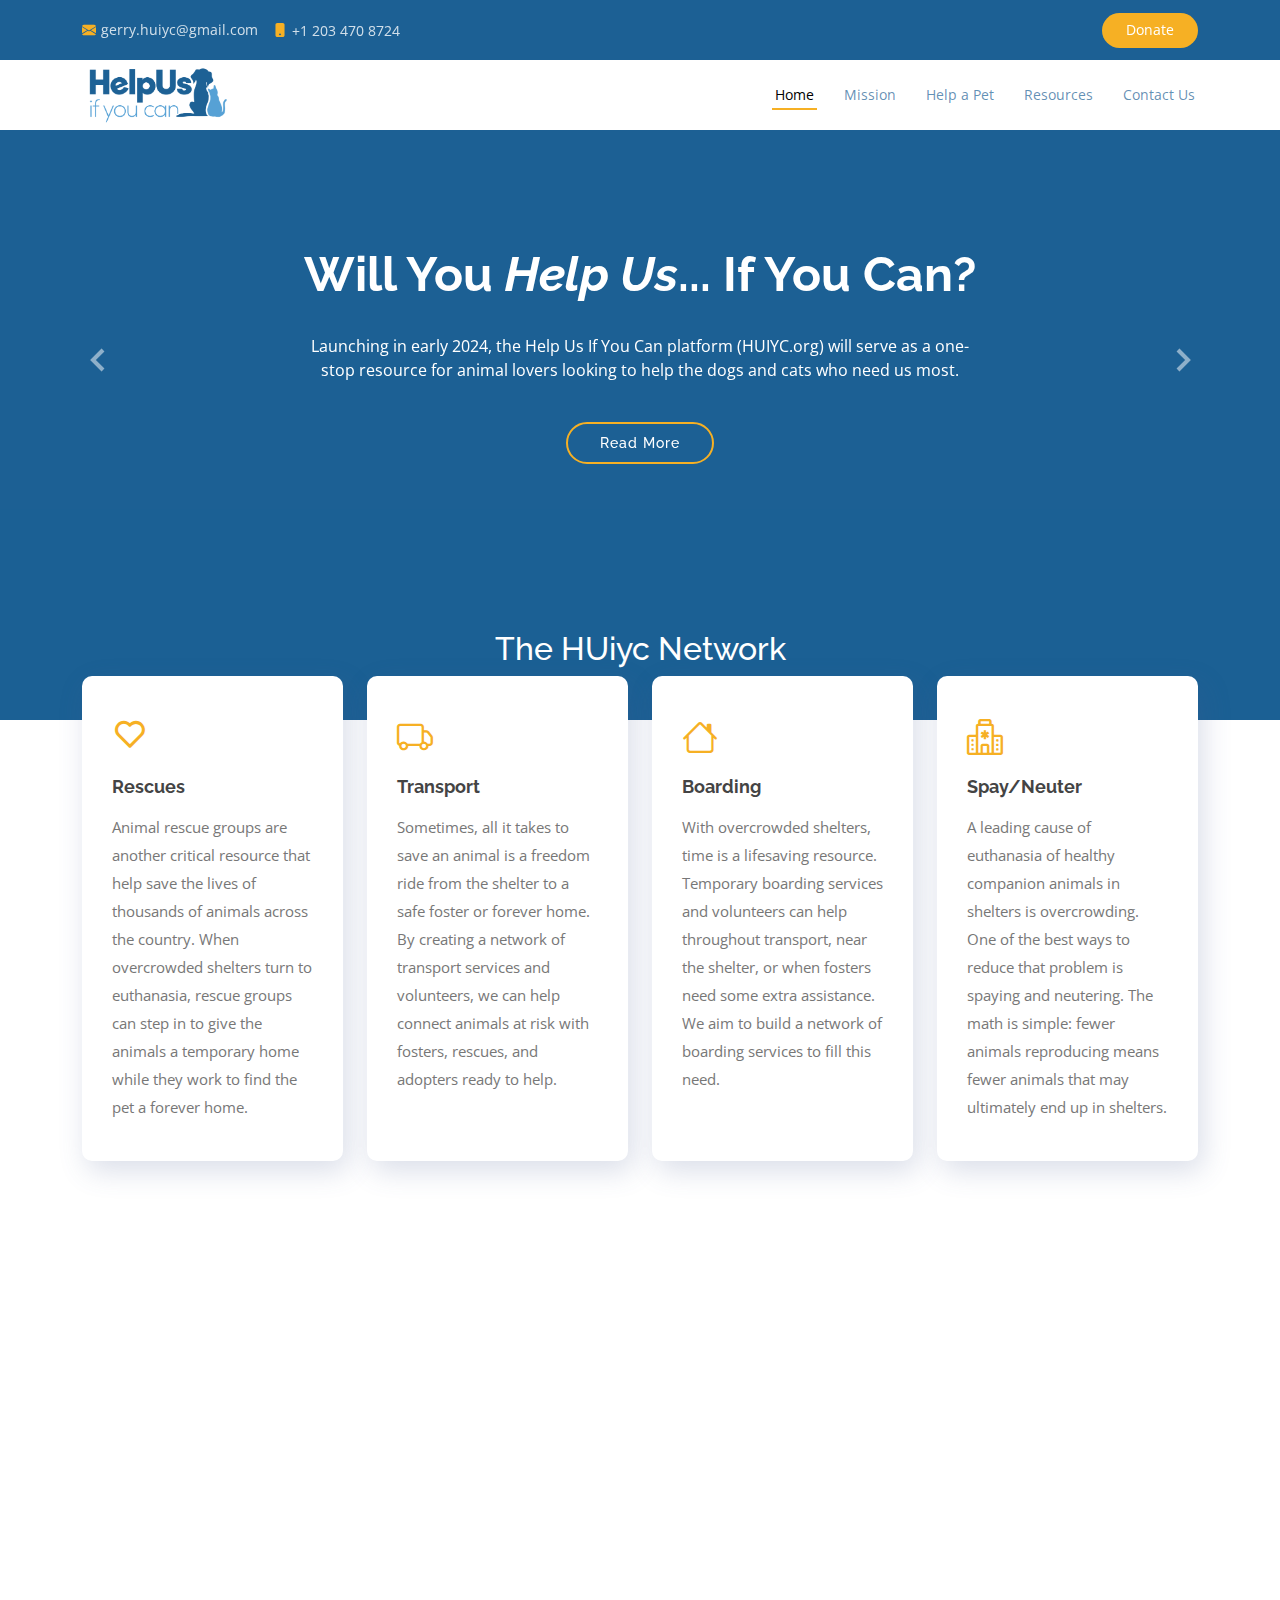
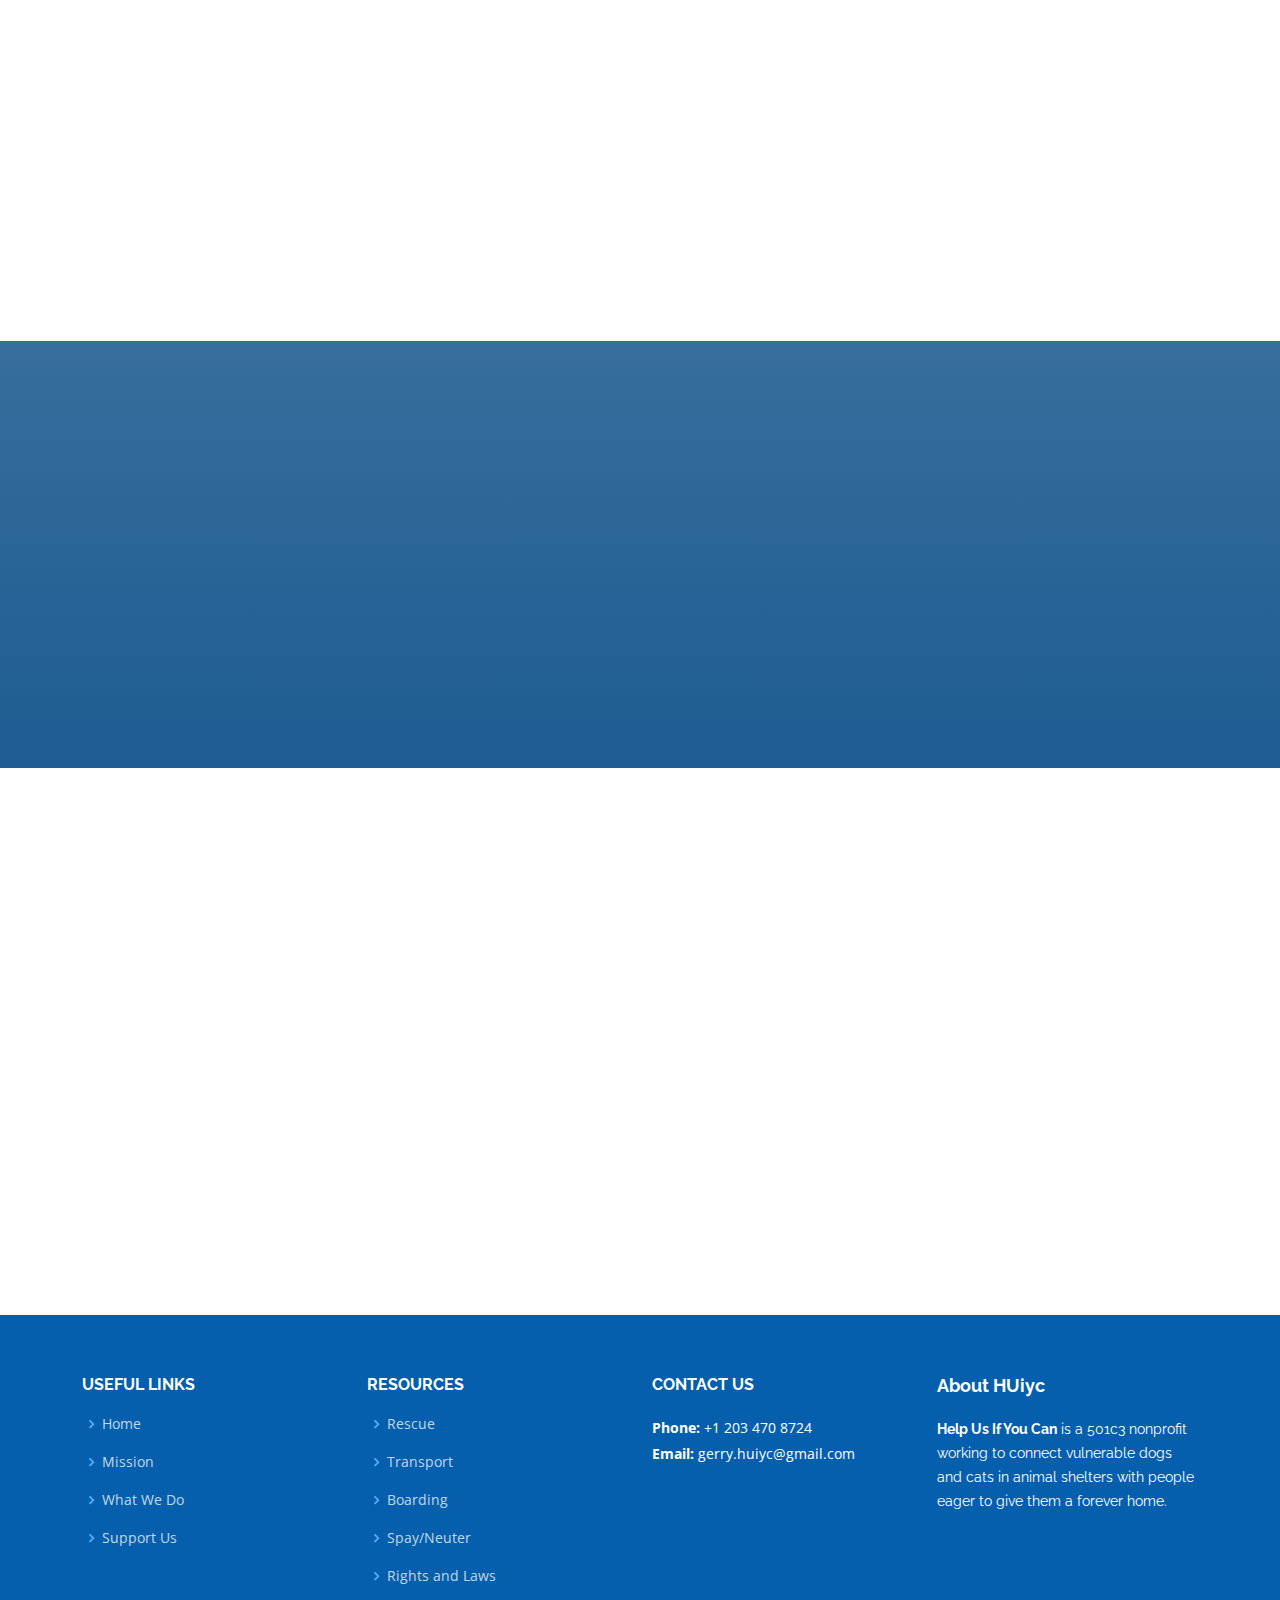
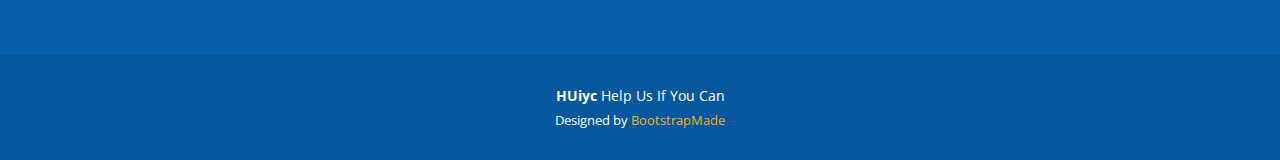
==== commit 13954dd4: "Update index.html" ====
--- a/index.html
+++ b/index.html
@@ -204,7 +204,7 @@
             <h3>What We Do</h3>
             <p>
               Launching in early 2024, the Help Us If You Can platform (HUIYC.org) will serve as a one-stop resource for animal lovers looking to help the dogs and cats who need us most.
-              The platform will feature a database of vulnerable companion animals currently in shelters who are at risk of euthanasia either due to age, health or length of stay to help rescues and potential adopters find animals in need easier.
+              The platform will feature a database of vulnerable companion animals currently in shelters who are at risk of euthanasia either due to age, health or length of stay to help rescues and potential adopters more easily find animals in need.
               Not only will the platform connect those looking to adopt, but it will also help educate pet owners and the public on how they can help prevent more animals from winding up in kill shelters.              
             </p>
             <a href="#cta" class="btn-learn-more">Support Us!</a>
@@ -658,4 +658,4 @@
 
 </body>
 
-</html>+</html>
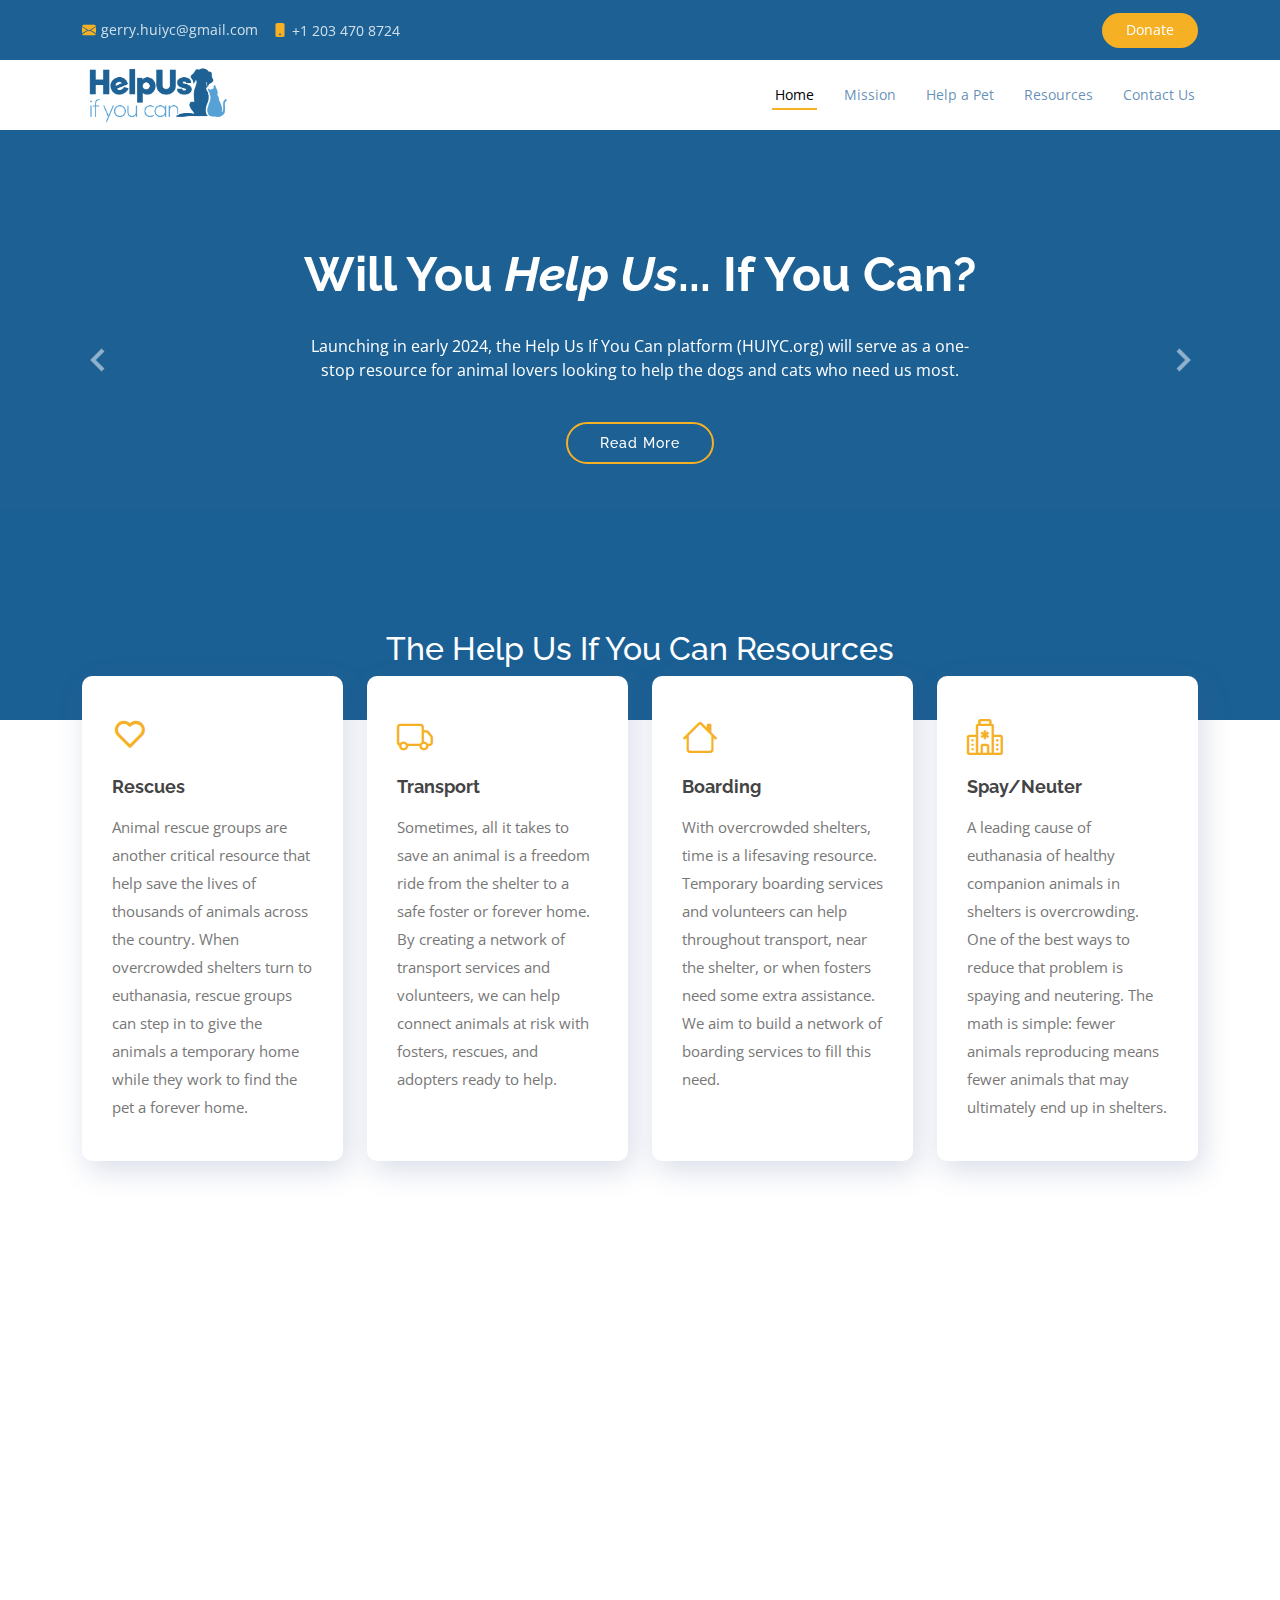
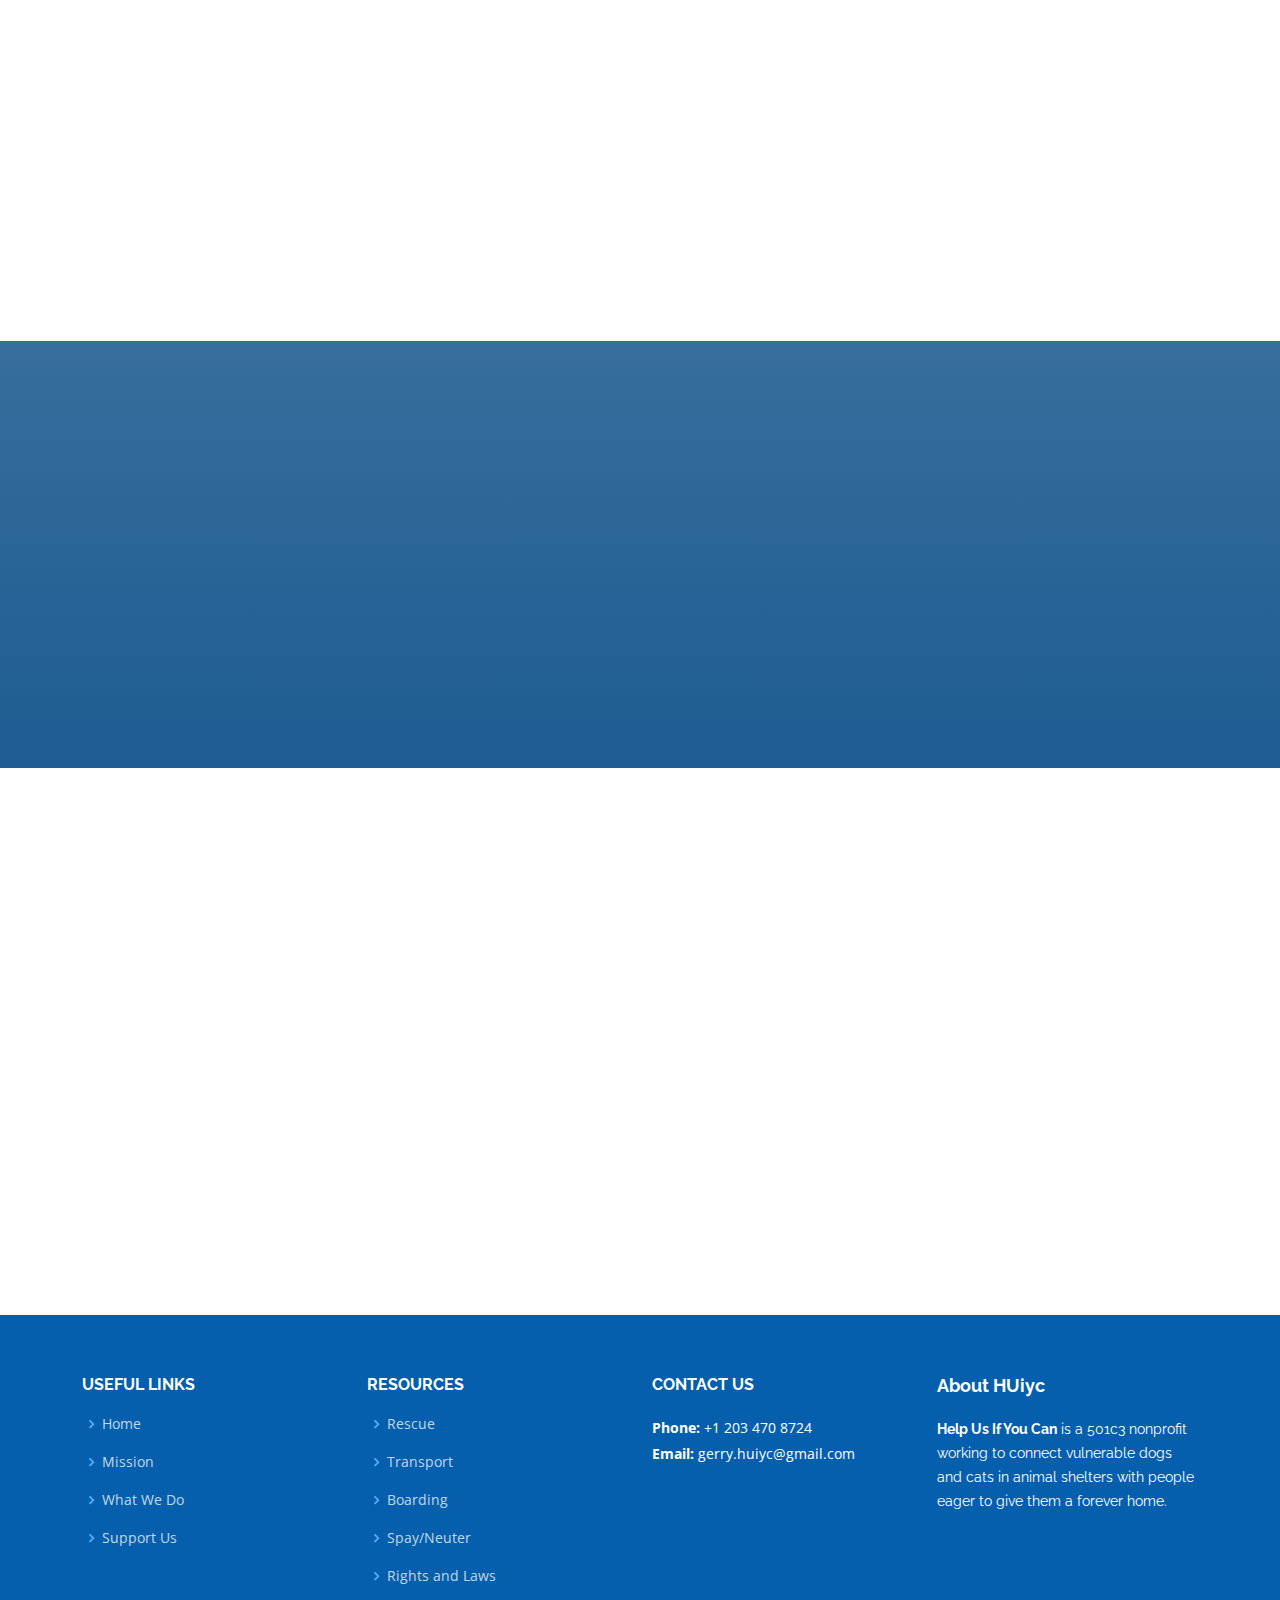
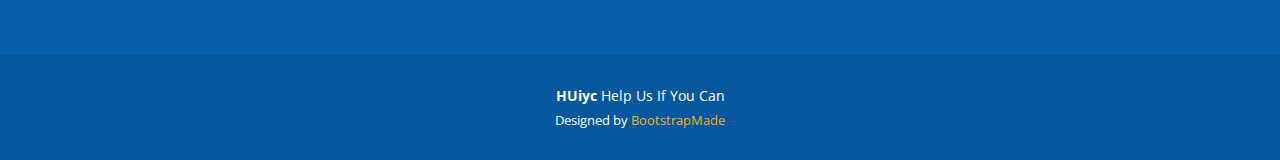
==== commit 08cb3225: "Update index.html" ====
--- a/index.html
+++ b/index.html
@@ -136,7 +136,7 @@
       <div class="container">
         <div class="row">
           <div class="col-lg-12 d-flex justify-content-center align-items-stretch mb-5 mb-lg-0" data-aos="fade-up">
-            <h2 style="color:white">The HUiyc Network</h2>
+            <h2 style="color:white">The Help Us If You Can Resources </h2>
           </div>
         </div>
         <div class="row">
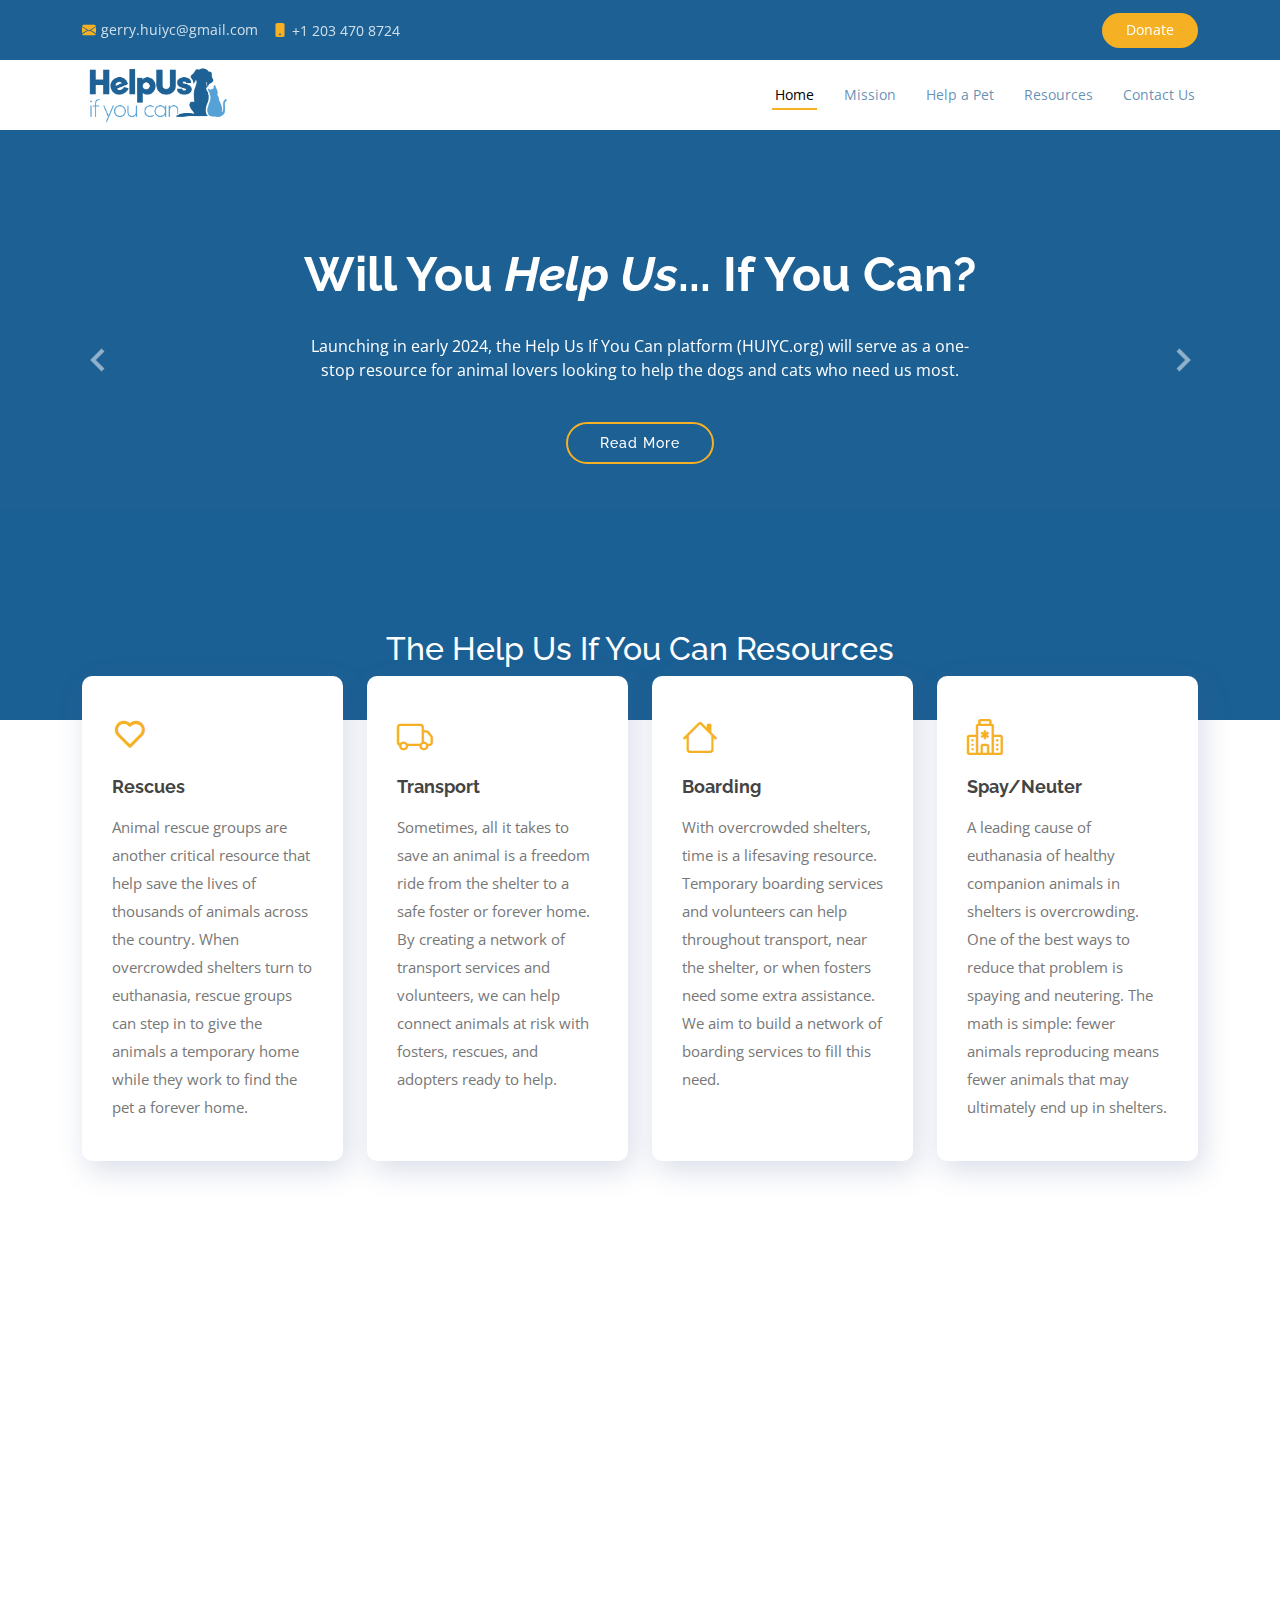
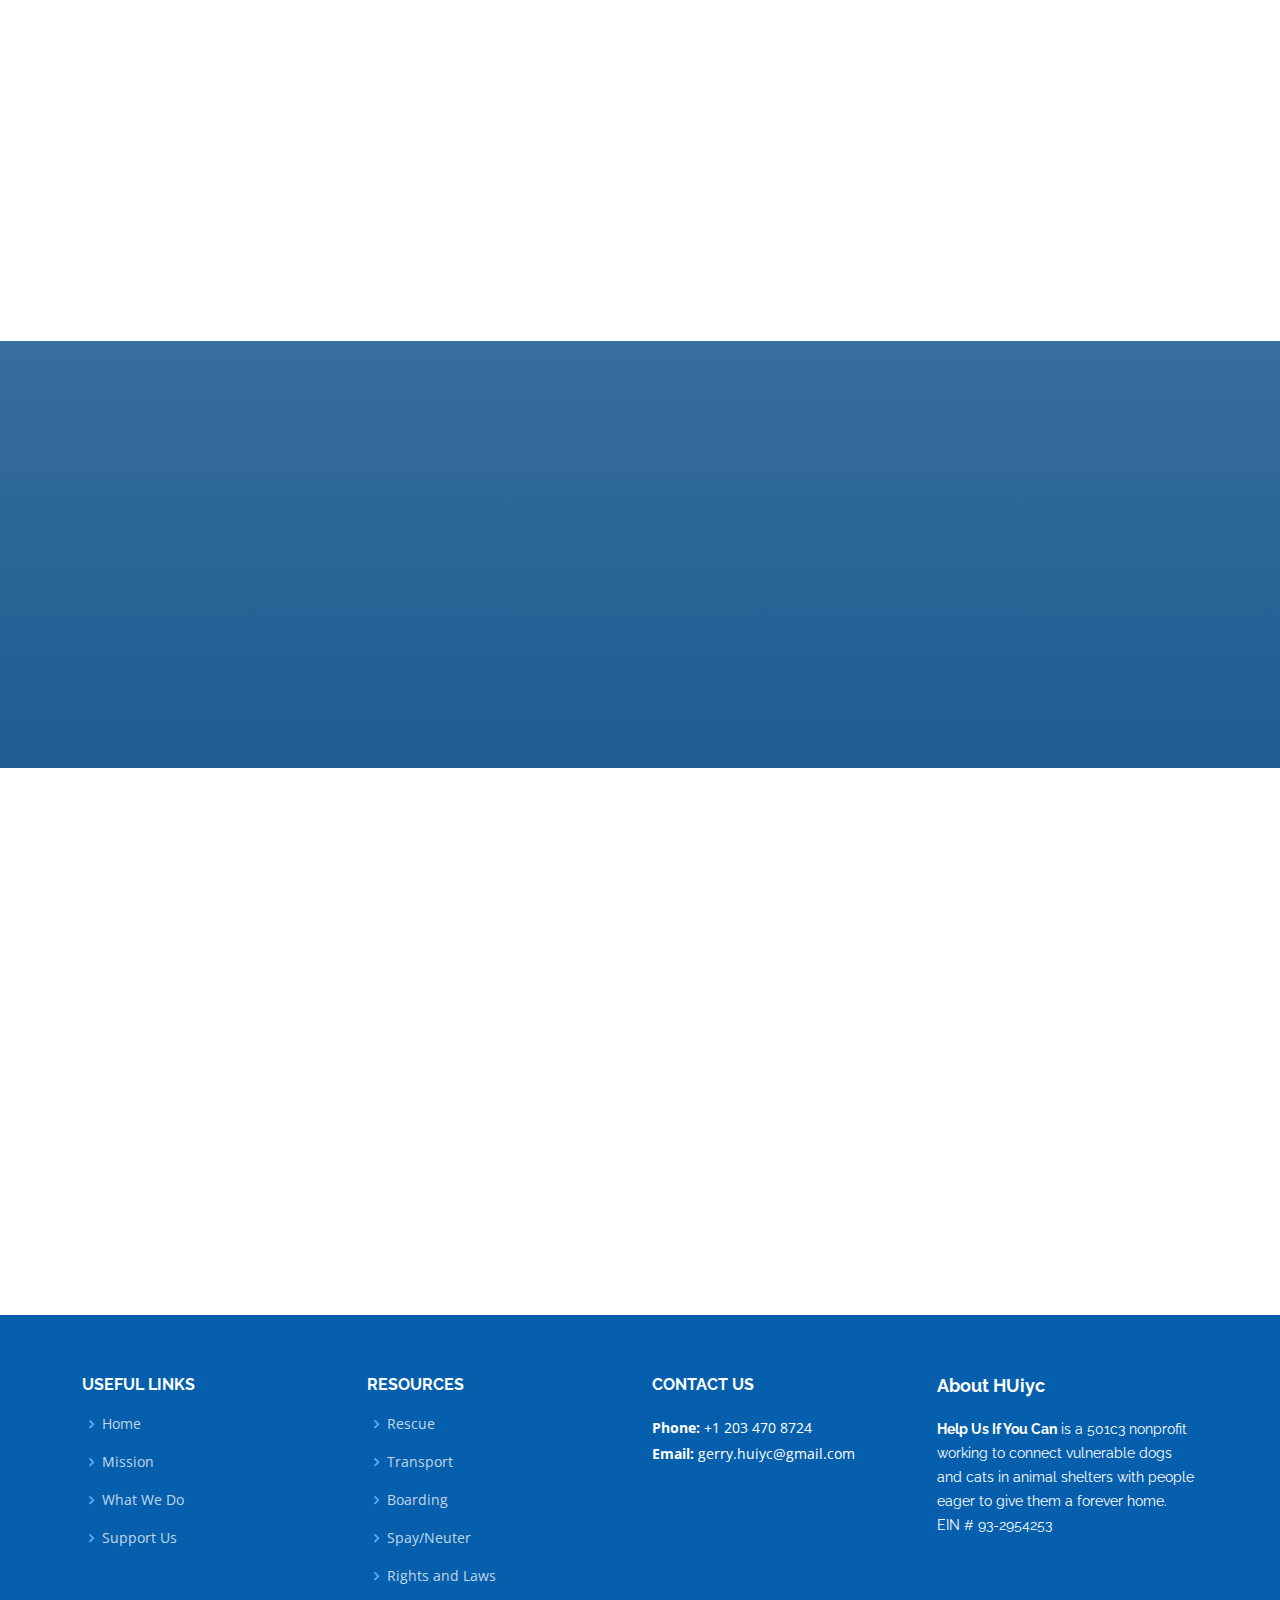
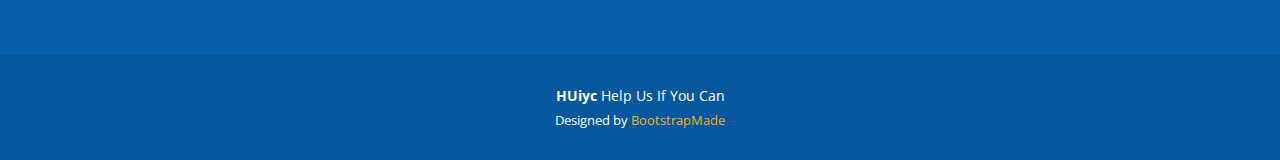
==== commit d96e1645: "add tax id and slow down carousel" ====
--- a/index.html
+++ b/index.html
@@ -86,7 +86,7 @@
 
 <!-- ======= Hero Section ======= -->
 <section id="hero" class="d-flex justify-cntent-center align-items-center">
-  <div id="heroCarousel" data-bs-interval="5000" class="container carousel carousel-fade" data-bs-ride="carousel">
+  <div id="heroCarousel" data-bs-interval="5500" class="container carousel carousel-fade" data-bs-ride="carousel">
 
     <!-- Slide 1 -->
     <div class="carousel-item active">
@@ -300,6 +300,7 @@
           <div class="col-lg-8 text-center text-lg-start">
             <h3>Support our cause!</h3>
             <p> We need your support to build out our network of shelters, rescues, and services. All donations are 501c3 tax deductible and go directly to the cause. Every dollar counts to save a life!</p>
+            <p>EIN # 93-2954253</p>
           </div>
           <div class="col-lg-4 cta-btn-container text-center px-3">
             <div class="row">
@@ -615,6 +616,7 @@
           <div class="col-lg-3 col-md-6 footer-info">
             <h3>About HUiyc</h3>
             <p><strong>Help Us If You Can</strong> is a 501c3 nonprofit working to connect vulnerable dogs and cats in animal shelters with people eager to give them a forever home.</p>
+            <p>EIN # 93-2954253</p>
             <!-- <div class="social-links mt-3">
               <a href="#" class="twitter"><i class="bx bxl-twitter"></i></a>
               <a href="#" class="facebook"><i class="bx bxl-facebook"></i></a>
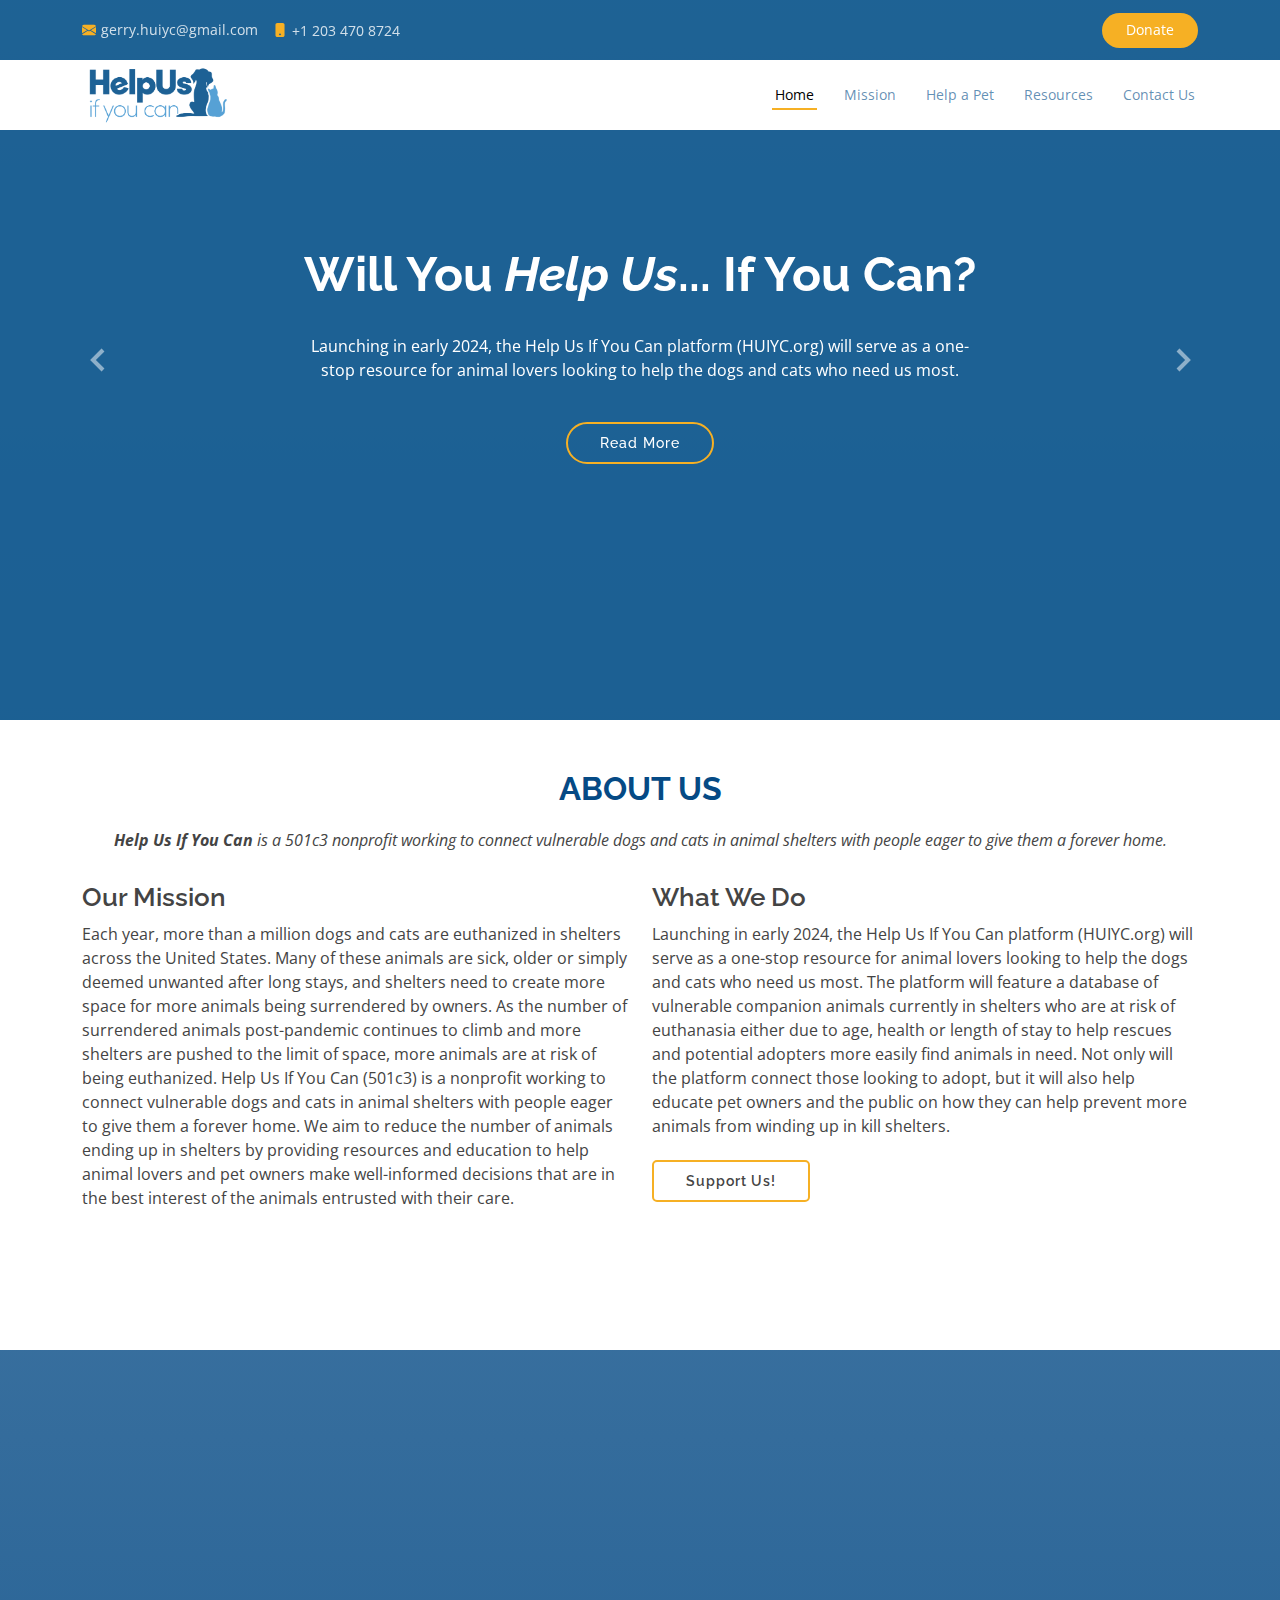
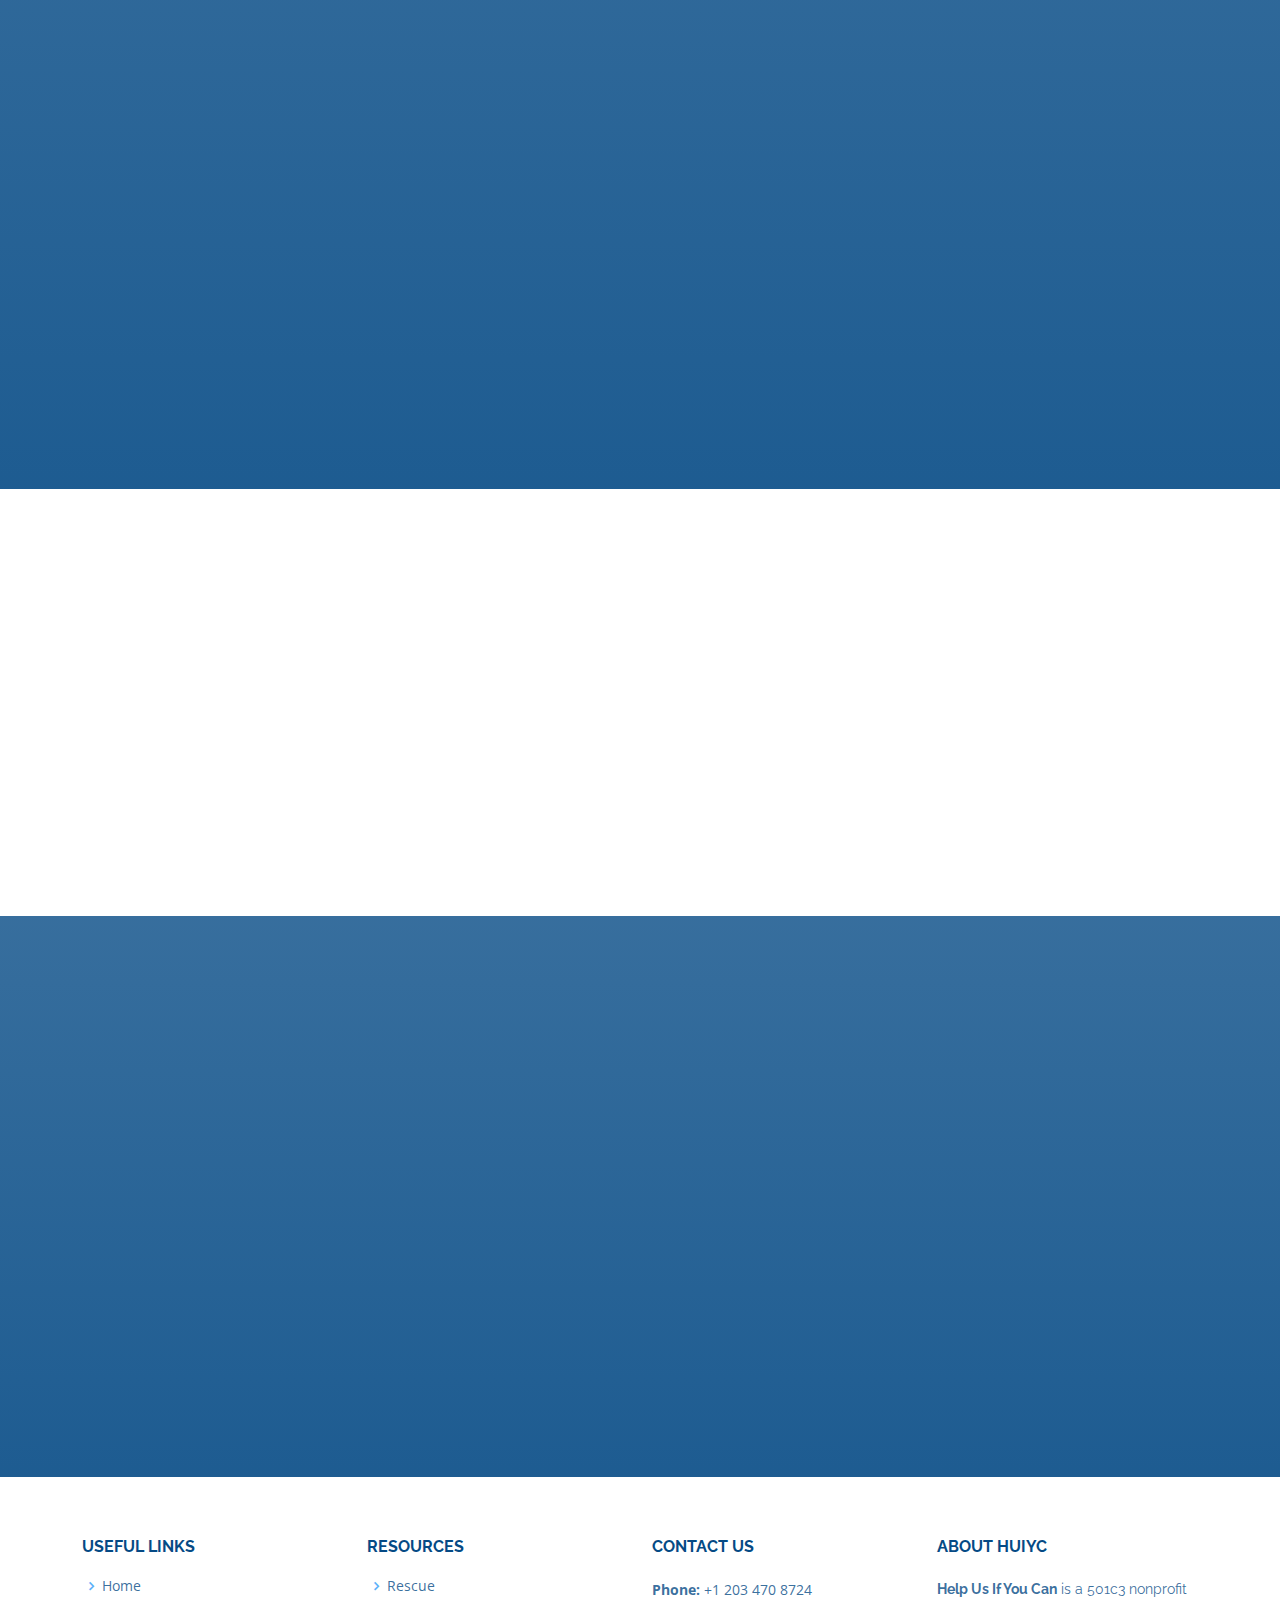
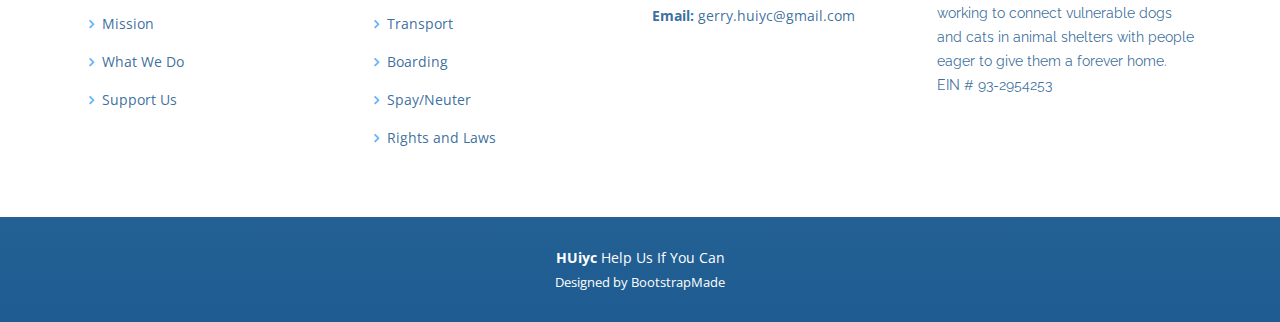
==== commit 0fe2d311: "restyle and reorder sections, update resources section and donate email" ====
--- a/index.html
+++ b/index.html
@@ -131,54 +131,6 @@
 
   <main id="main">
 
-    <!-- ======= Icon Boxes Section ======= -->
-    <section id="icon-boxes" class="icon-boxes">
-      <div class="container">
-        <div class="row">
-          <div class="col-lg-12 d-flex justify-content-center align-items-stretch mb-5 mb-lg-0" data-aos="fade-up">
-            <h2 style="color:white">The Help Us If You Can Resources </h2>
-          </div>
-        </div>
-        <div class="row">
-          <div class="col-md-6 col-lg-3 d-flex align-items-stretch mb-5 mb-lg-0" data-aos="fade-up">
-            <div class="icon-box">
-              <div class="icon"><i class="bx bx-heart"></i></div>
-              <h4 class="title">Rescues</h4>
-              <p class="description">Animal rescue groups are another critical resource that help save the lives of thousands of animals across the country. When overcrowded shelters turn to euthanasia, rescue groups can step in to give the animals a temporary home while they work to find the pet a forever home.
-              </p>
-            </div>
-          </div>
-
-          <div class="col-md-6 col-lg-3 d-flex align-items-stretch mb-5 mb-lg-0" data-aos="fade-up" data-aos-delay="100">
-            <div class="icon-box">
-              <div class="icon"><i class="bx bi-truck"></i></div>
-              <h4 class="title">Transport</h4>
-              <p class="description">Sometimes, all it takes to save an animal is a freedom ride from the shelter to a safe foster or forever home. By creating a network of transport services and volunteers, we can help connect animals at risk with fosters, rescues, and adopters ready to help.</p>
-            </div>
-          </div>
-
-          <div class="col-md-6 col-lg-3 d-flex align-items-stretch mb-5 mb-lg-0" data-aos="fade-up" data-aos-delay="200">
-            <div class="icon-box">
-              <div class="icon"><i class="bx bi-house"></i></div>
-              <h4 class="title">Boarding</h4>
-              <p class="description">With overcrowded shelters, time is a lifesaving resource. Temporary boarding services and volunteers can help throughout transport, near the shelter, or when fosters need some extra assistance. We aim to build a network of boarding services to fill this need.</p>
-            </div>
-          </div>
-
-          <div class="col-md-6 col-lg-3 d-flex align-items-stretch mb-5 mb-lg-0" data-aos="fade-up" data-aos-delay="300">
-            <div class="icon-box">
-              <div class="icon"><i class="bx bi-hospital"></i></div>
-              <h4 class="title">Spay/Neuter</h4>
-              <p class="description">A leading cause of euthanasia of healthy companion animals in shelters is overcrowding. One of the best ways to reduce that problem is spaying and neutering. The math is simple: fewer animals reproducing means fewer animals that may ultimately end up in shelters. 
-              </p>
-            </div>
-          </div>
-
-        </div>
-
-      </div>
-    </section><!-- End Icon Boxes Section -->
-
     <!-- ======= About Us Section ======= -->
     <section id="about" class="about">
       <div class="container" data-aos="fade-up">
@@ -214,6 +166,54 @@
       </div>
     </section><!-- End About Us Section -->
 
+    <!-- ======= Icon Boxes Section ======= -->
+    <section id="icon-boxes" class="icon-boxes">
+      <div class="container" data-aos="fade-up">
+        <div class="section-title" data-aos="fade-up">
+          <h2>The Help Us If You Can Resources</h2>
+          <p>Part of our mission at Help Us If You Can is to provide education and information so that animal lovers and pet owners can make well-informed decisions that are in the best interest of their four-legged companions. Our resources will provide crucial education for people to begin addressing the root of the life-threatening problems facing cats and dogs: Humans.</p>
+        </div>
+        </div>
+        <div class="row">
+          <div class="col-md-6 col-lg-3 d-flex align-items-stretch mb-5 mb-lg-0" data-aos="fade-up">
+            <div class="icon-box">
+              <div class="icon"><i class="bx bx-heart"></i></div>
+              <h4 class="title">Rescues</h4>
+              <p class="description">Animal rescue groups are another critical resource that help save the lives of thousands of animals across the country. When overcrowded shelters turn to euthanasia, rescue groups can step in to give the animals a temporary home while they work to find the pet a forever home.
+              </p>
+            </div>
+          </div>
+
+          <div class="col-md-6 col-lg-3 d-flex align-items-stretch mb-5 mb-lg-0" data-aos="fade-up" data-aos-delay="100">
+            <div class="icon-box">
+              <div class="icon"><i class="bx bi-truck"></i></div>
+              <h4 class="title">Transport</h4>
+              <p class="description">Sometimes, all it takes to save an animal is a freedom ride from the shelter to a safe foster or forever home. By creating a network of transport services and volunteers, we can help connect animals at risk with fosters, rescues, and adopters ready to help.</p>
+            </div>
+          </div>
+
+          <div class="col-md-6 col-lg-3 d-flex align-items-stretch mb-5 mb-lg-0" data-aos="fade-up" data-aos-delay="200">
+            <div class="icon-box">
+              <div class="icon"><i class="bx bi-house"></i></div>
+              <h4 class="title">Boarding</h4>
+              <p class="description">With overcrowded shelters, time is a lifesaving resource. Temporary boarding services and volunteers can help throughout transport, near the shelter, or when fosters need some extra assistance. We aim to build a network of boarding services to fill this need.</p>
+            </div>
+          </div>
+
+          <div class="col-md-6 col-lg-3 d-flex align-items-stretch mb-5 mb-lg-0" data-aos="fade-up" data-aos-delay="300">
+            <div class="icon-box">
+              <div class="icon"><i class="bx bi-hospital"></i></div>
+              <h4 class="title">Spay/Neuter</h4>
+              <p class="description">A leading cause of euthanasia of healthy companion animals in shelters is overcrowding. One of the best ways to reduce that problem is spaying and neutering. The math is simple: fewer animals reproducing means fewer animals that may ultimately end up in shelters. 
+              </p>
+            </div>
+          </div>
+
+        </div>
+
+      </div>
+    </section><!-- End Icon Boxes Section -->
+
     <!-- ======= Clients Section ======= -->
     <!-- <section id="clients" class="clients">
       <div class="container" data-aos="zoom-in">
@@ -298,15 +298,15 @@
 
         <div class="row" data-aos="zoom-in">
           <div class="col-lg-8 text-center text-lg-start">
-            <h3>Support our cause!</h3>
+            <h2>Support our cause!</h2>
             <p> We need your support to build out our network of shelters, rescues, and services. All donations are 501c3 tax deductible and go directly to the cause. Every dollar counts to save a life!</p>
             <p>EIN # 93-2954253</p>
           </div>
           <div class="col-lg-4 cta-btn-container text-center px-3">
             <div class="row">
             <a class="cta-btn align-middle" href="https://www.venmo.com/u/HUIYC" target=”_blank>Donate via Venmo</a>
-            <a class="cta-btn align-middle" href="https://www.paypal.com/myaccount/transfer/homepage/buy/preview" target=”_blank”>Paypal: gerry.huiyc@gmail.com</a>
-            <a class="cta-btn align-middle"> Zelle: gerry.huiyc@gmail.com </a>
+            <a class="cta-btn align-middle" href="https://www.paypal.com/myaccount/transfer/homepage/buy/preview" target=”_blank”>Paypal: donate@huiyc.org</a>
+            <a class="cta-btn align-middle"> Zelle: donate@huiyc.org </a>
           </div>
           </div>
         </div>
@@ -614,7 +614,7 @@
           </div>
 
           <div class="col-lg-3 col-md-6 footer-info">
-            <h3>About HUiyc</h3>
+            <h4>About HUiyc</h4>
             <p><strong>Help Us If You Can</strong> is a 501c3 nonprofit working to connect vulnerable dogs and cats in animal shelters with people eager to give them a forever home.</p>
             <p>EIN # 93-2954253</p>
             <!-- <div class="social-links mt-3">
--- a/assets/css/style.css
+++ b/assets/css/style.css
@@ -478,7 +478,7 @@
   height: 80vh;
   overflow: hidden;
   position: relative;
-  background: #1c6094;
+  background: linear-gradient(rgba(5, 74, 133, 0.8), rgba(5, 74, 133, 0.9));
   background-size: cover;
   position: relative;
   margin-bottom: -90px;
@@ -616,9 +616,21 @@
 # Icon Boxes
 --------------------------------------------------------------*/
 .icon-boxes {
-  padding-top: 0;
+  padding-top: 30px;
   position: relative;
   z-index: 100;
+  background: linear-gradient(rgba(5, 74, 133, 0.8), rgba(5, 74, 133, 0.9));
+  background-size: cover;
+}
+
+.icon-boxes h2 {
+  color: #fff;
+  text-transform: none;
+}
+
+.icon-boxes p {
+  color: #fff;
+  padding-bottom: 30px
 }
 
 .icon-boxes .icon-box {
@@ -725,10 +737,10 @@
   border-radius: 5px;
   transition: 0.3s;
   line-height: 1;
-  color: #0880e8;
+  color: #444444;
   animation-delay: 0.8s;
   margin-top: 6px;
-  border: 2px solid #0880e8;
+  border: 2px solid #f6b024;
 }
 
 .about .content .btn-learn-more:hover {
@@ -737,11 +749,11 @@
   text-decoration: none;
 }
 
-@media (max-width: 992px) {
+/* @media (max-width: 992px) {
   .about {
     padding: 60px 0;
   }
-}
+} */
 
 /*--------------------------------------------------------------
 # Clients
@@ -1057,19 +1069,22 @@
 # Cta
 --------------------------------------------------------------*/
 .cta {
-  background: linear-gradient(rgba(5, 74, 133, 0.8), rgba(5, 74, 133, 0.9));
+  background-color: #fff;
   background-size: cover;
   padding: 120px 0;
 }
 
-.cta h3 {
-  color: #fff;
-  font-size: 28px;
-  font-weight: 700;
+.cta h2 {
+  font-size: 32px;
+  font-weight: bold;
+  text-transform: uppercase;
+  margin-bottom: 20px;
+  padding-bottom: 0;
+  color: #054a85;
 }
 
 .cta p {
-  color: #fff;
+  color: #444444
 }
 
 .cta .cta-btn {
@@ -1085,7 +1100,8 @@
   margin: 10px;
   border-radius: 50px;
   border: 2px solid #f6b024;
-  color: #fff;
+  /* color: #fff; */
+  color: #444444;
 }
 
 .cta .cta-btn:hover {
@@ -1558,12 +1574,16 @@
 --------------------------------------------------------------*/
 .contact {
   /* background: url("../img/contact-bg.png") left center no-repeat; */
-  position: relative;
-}
-
+  background: linear-gradient(rgba(5, 74, 133, 0.8), rgba(5, 74, 133, 0.9));
+  position: relative;
+}
+.contact h2 {
+  color: #fff;
+  text-transform: none;
+}
 .contact:before {
   content: "";
-  background: rgba(255, 255, 255, 0.7);
+  /* background: rgba(255, 255, 255, 0.7); */
   position: absolute;
   bottom: 0;
   top: 0;
@@ -1581,8 +1601,10 @@
 
 .contact .info i {
   font-size: 20px;
-  background: #0880e8;
-  color: #fff;
+  /* background: #0880e8;
+  color: #fff; */
+  color: #0880e8;
+  background: #fff;
   float: left;
   width: 44px;
   height: 44px;
@@ -1598,14 +1620,16 @@
   font-size: 20px;
   font-weight: 700;
   margin-bottom: 5px;
-  color: #043c6d;
+  /* color: #043c6d; */
+  color: #fff;
 }
 
 .contact .info p {
   padding: 0 0 0 60px;
   margin-bottom: 0;
   font-size: 14px;
-  color: #444444;
+  /* color: #444444; */
+  color: #ffffffe6;
 }
 
 .contact .info .email,
@@ -1615,7 +1639,8 @@
 
 .contact .php-email-form {
   width: 100%;
-  background: #fff;
+  /* background: #fff; */
+  background-color: linear-gradient(rgba(5, 74, 133, 0.8), rgba(5, 74, 133, 0.9));;
 }
 
 .contact .php-email-form .form-group {
@@ -1679,18 +1704,27 @@
 }
 
 .contact .php-email-form button[type=submit] {
-  border: 0;
-  padding: 10px 32px;
-  color: #0880e8;
-  transition: 0.4s;
+  font-family: "Raleway", sans-serif;
+  font-weight: 600;
+  font-size: 14px;
+  letter-spacing: 1px;
+  display: inline-block;
+  padding: 12px 32px;
   border-radius: 50px;
-  border: 2px solid #0880e8;
-  background: #fff;
+  transition: 0.5s;
+  line-height: 1;
+  margin: 10px;
+  color: #444444;
+  animation-delay: 0.8s;
+  border: 2px solid #f6b024;
 }
 
 .contact .php-email-form button[type=submit]:hover {
-  background: #0880e8;
-  color: #fff;
+  /* background: #0880e8;
+  color: #fff; */
+  background: #f6b024;
+  color: #fff;
+  text-decoration: none;
 }
 
 @keyframes animate-loading {
@@ -2250,7 +2284,7 @@
 # Footer
 --------------------------------------------------------------*/
 #footer {
-  background: #05579e;
+  background: linear-gradient(rgba(5, 74, 133, 0.8), rgba(5, 74, 133, 0.9));;
   padding: 0 0 30px 0;
   color: #fff;
   font-size: 14px;
@@ -2304,7 +2338,7 @@
 }
 
 #footer .footer-top {
-  background: #065fad;
+  background: #fff;
   padding: 60px 0 30px 0;
 }
 
@@ -2325,7 +2359,7 @@
   line-height: 24px;
   margin-bottom: 0;
   font-family: "Raleway", sans-serif;
-  color: #fff;
+  color: rgba(5, 74, 133, 0.8);
 }
 
 #footer .footer-top .social-links a {
@@ -2352,7 +2386,7 @@
 #footer .footer-top h4 {
   font-size: 16px;
   font-weight: bold;
-  color: #fff;
+  color: rgba(5, 74, 133);
   text-transform: uppercase;
   position: relative;
   padding-bottom: 12px;
@@ -2386,7 +2420,7 @@
 }
 
 #footer .footer-top .footer-links ul a {
-  color: rgba(255, 255, 255, 0.75);
+  color: rgba(5, 74, 133, 0.8);
   transition: 0.3s;
   display: inline-block;
   line-height: 1;
@@ -2402,6 +2436,7 @@
 
 #footer .footer-top .footer-contact p {
   line-height: 26px;
+  color: rgba(5, 74, 133, 0.8);
 }
 
 #footer .copyright {
@@ -2417,5 +2452,5 @@
 }
 
 #footer .credits a {
-  color: #f6b024;
+  color: #fff;
 }